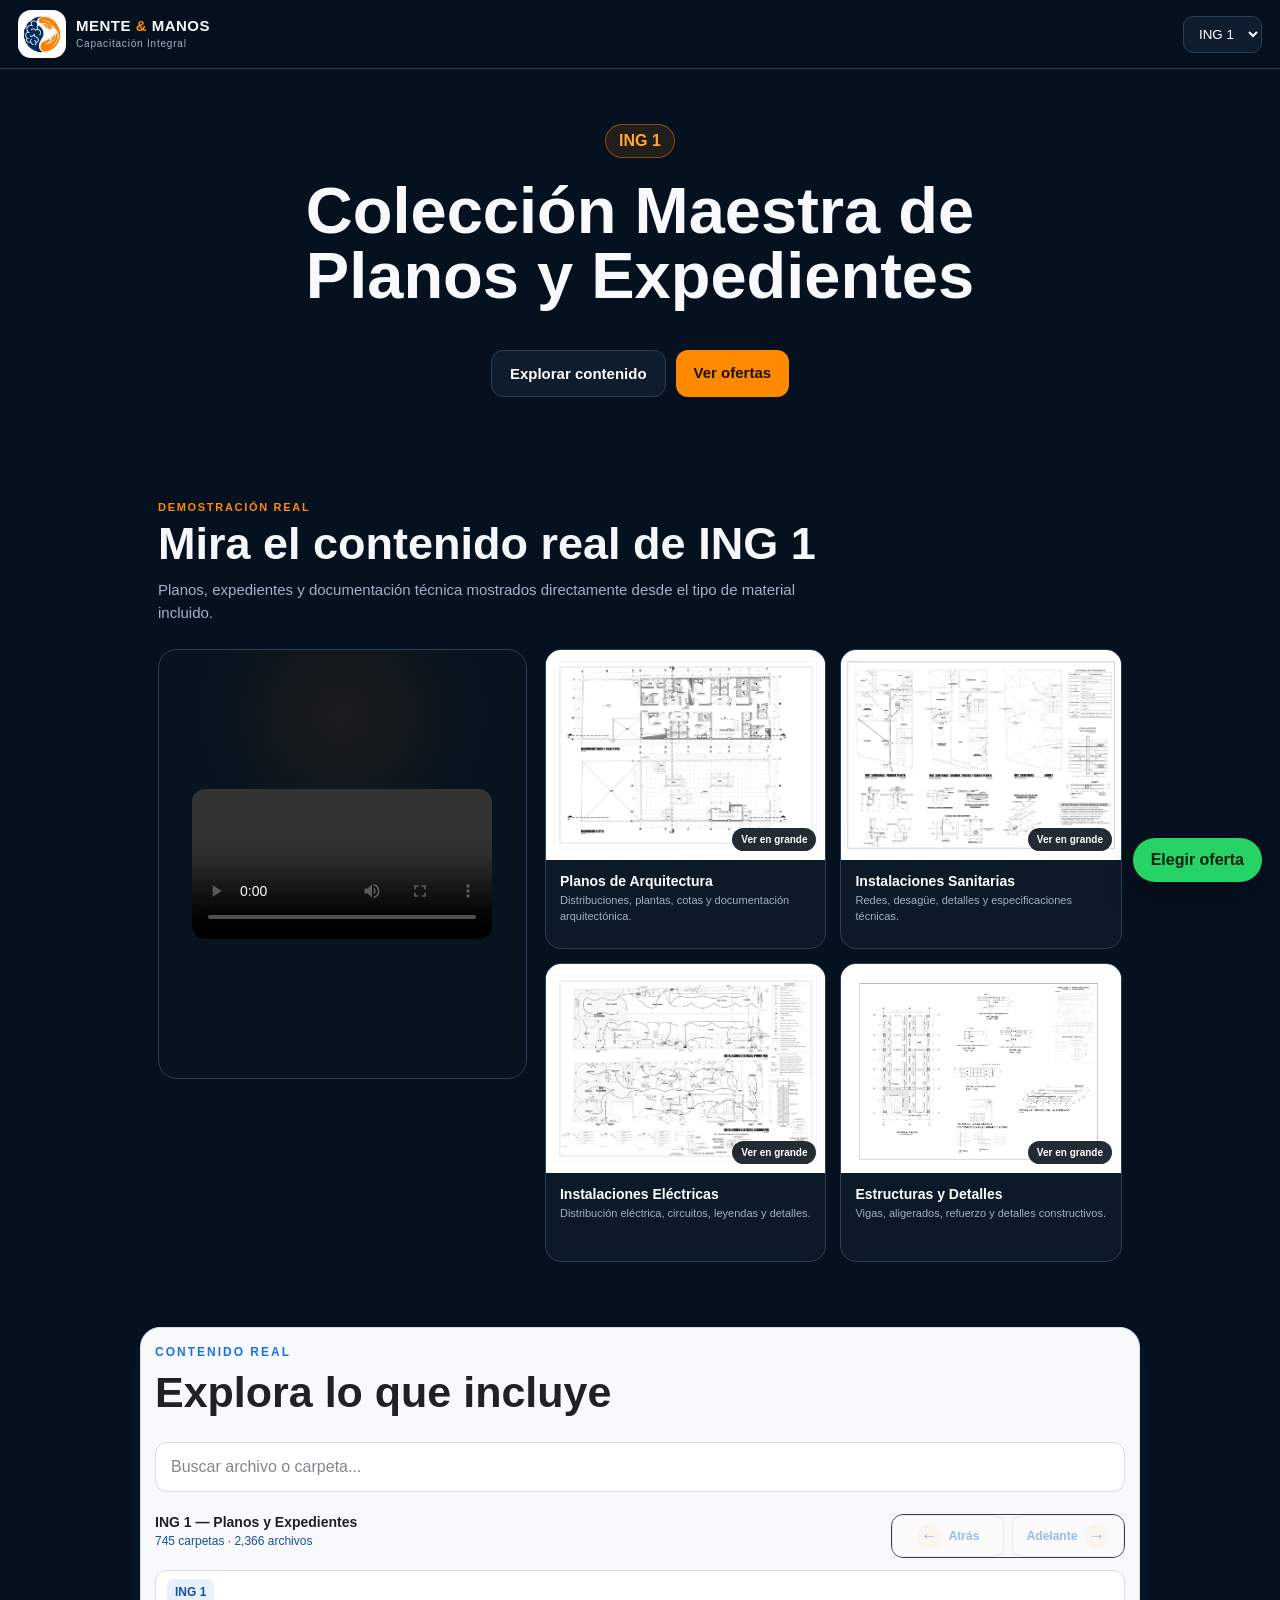
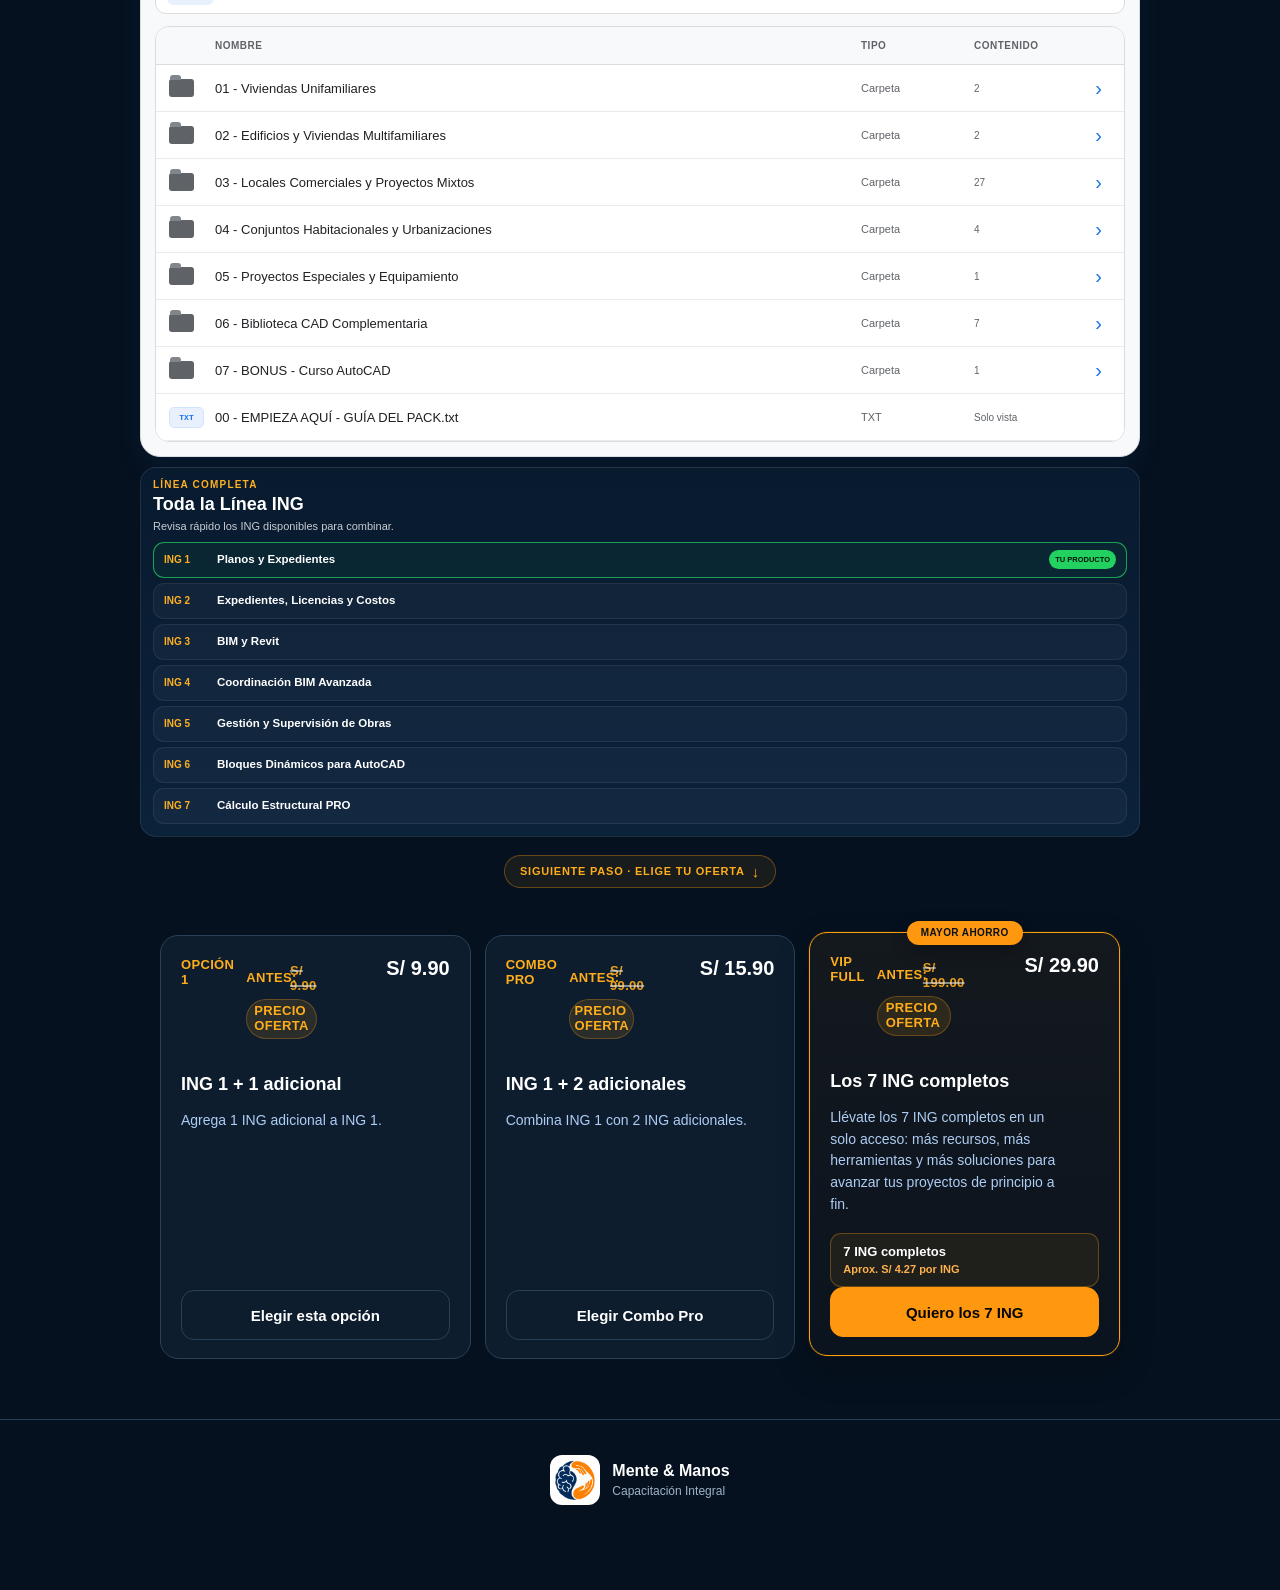
==== index.html @ 65b600db "Agregar 7 ING en VIP y precios ancla v9.1" ====
﻿<!DOCTYPE html>
<html lang="es">
<head>
    <meta charset="UTF-8">
    <meta name="viewport" content="width=device-width, initial-scale=1.0">
    <meta name="description" content="Explora la Línea Ingeniería y Arquitectura de Mente & Manos.">
    <title>Mente & Manos | Línea Ingeniería</title>
    <link rel="stylesheet" href="assets/css/styles.css">
<link rel="stylesheet" href="assets/css/mobile-conversion-v68.css">
<link rel="stylesheet" href="assets/css/mobile-conversion-v69.css">
<link rel="stylesheet" href="assets/css/text-drive-v701.css">
<link rel="stylesheet" href="assets/css/drive-final-v71.css?v=71">
<link rel="stylesheet" href="assets/css/drive-real-v72.css?v=72">
<link rel="stylesheet" href="assets/css/correccion-general-v76.css?v=76">
<link rel="stylesheet" href="assets/css/compacto-movil-v77.css?v=77">
<link rel="stylesheet" href="assets/css/ofertas-limpias-v81.css?v=81">
<link rel="stylesheet" href="assets/css/flujo-estable-v85.css?v=85">
<link rel="stylesheet" href="assets/css/movil-profesional-v86.css?v=86">
<link rel="stylesheet" href="assets/css/galeria-movil-ultra-v88.css?v=88">
<link rel="stylesheet" href="assets/css/puente-ofertas-v89.css?v=89">
<link rel="stylesheet" href="assets/css/vip-compacto-v90.css?v=90">
<link rel="stylesheet" href="assets/css/ofertas_vip_v91.css?v=91">
</head>

<body>

<header class="header">
    <a class="marca" href="#">
        <span class="logoBox">
            <img src="assets/media/logo.png" alt="Mente & Manos" id="logoMarca">
        </span>

        <span class="marcaTexto">
            <strong>MENTE <b>&</b> MANOS</strong>
            <small>Capacitación Integral</small>
        </span>
    </a>

    <select id="selectorProducto" aria-label="Producto de entrada">
        <option value="ing1">ING 1</option>
        <option value="ing3">ING 3</option>
        <option value="ing7">ING 7</option>
    </select>
</header>

<main>

<section class="hero">
    <div id="codigoProducto" class="badge">ING 1</div>

    <h1 id="nombreProducto">
        Colección Maestra de Planos y Expedientes
    </h1>

    

    <div id="mediaProducto" class="mediaProducto">
    <div class="mediaCarga">
        
    </div>
</div>
        
        
    </div>

    <div id="beneficios" class="beneficios"></div>

    <div class="botonesHero">
        <a href="#contenido" class="btn btnSecundario">
            Explorar contenido
        </a>

        <a href="#ofertas" class="btn btnPrincipal">
            Ver ofertas
        </a>
    </div>
</section>
<!-- MEDIA V5.4 START -->
<section id="mediaDemoV54" class="mediaDemoV54">

    <div class="mediaV54Encabezado">
        <span class="mediaV54Eyebrow">DEMOSTRACIÓN REAL</span>

        <h2 id="mediaV54Titulo">
            Mira el contenido real
        </h2>

        <p id="mediaV54Descripcion">
            Revisa una muestra visual del contenido antes de elegir tu paquete.
        </p>
    </div>

    <div class="mediaV54Grid">

        <div class="mediaV54VideoCol">
            <div id="mediaV54Video" class="mediaV54VideoWrap"></div>
        </div>

        <div class="mediaV54GaleriaCol">
            <div id="mediaV54Galeria" class="mediaV54Galeria"></div>
        </div>

    </div>

    <p id="mediaV54Nota" class="mediaV54Nota">
        Las imágenes y el video se muestran como referencia visual del producto.
    </p>

</section>
<!-- MEDIA V5.4 END -->



<section class="seccion">
    <div class="tituloSeccion">
        <span>VISTA PREVIA</span>
        <h2>Mira parte de lo que recibirás</h2>
        <p>
            Luego reemplazaremos estos espacios por imágenes reales del producto.
        </p>
    </div>

    <div id="galeriaProducto" class="galeriaProducto"></div>

<p id="notaGaleria" class="notaGaleria">
    Imágenes reales del contenido del producto.
</p>

</section>


<section id="contenido" class="seccion seccionOscura">
    <div class="tituloSeccion">
        <span>CONTENIDO REAL</span>
        <h2 id="tituloArbolProducto">Explora lo que incluye</h2>

        
    </div>

    <div class="buscador">
        <input
            type="search"
            id="buscarArchivo"
            placeholder="Buscar archivo o carpeta..."
        >
    </div>

<div class="arbolMeta">

    <div
        id="arbolStats"
        class="arbolStats"
    >
        <strong>
            Preparando visor...
        </strong>
    </div>


    <div class="arbolBotones">

        <button
            type="button"
            id="expandirArbol"
            class="arbolBoton"
        >
            Atrás
        </button>

        <button
            type="button"
            id="contraerArbol"
            class="arbolBoton"
        >
            Adelante
        </button>

    </div>

</div>


<div
    id="filtrosArbol"
    class="filtrosArbol"
></div>


<div id="visorArchivos" class="visorArchivos"></div>

    
</section>


<section id="ofertas" class="seccion">
    <div class="tituloSeccion">
        <span>ELIGE TU OFERTA</span>
        <h2>Arma tu paquete</h2>
        <p>
            El producto por el que llegaste ya está incluido.
            Solo debes elegir los adicionales.
        </p>
    </div>

    <div class="ofertas">

        <article class="oferta" data-oferta="1">
            <div class="cabeceraOferta">
                <span>OPCIÓN 1</span>
                <strong id="precioOpcion1">S/ 9.90</strong>
            </div>

            <h3 id="tituloOferta1">ING 1 + 1 adicional</h3>

            <p id="textoOferta1">
                Agrega 1 ING adicional a ING 1.
            </p>

            <button
                class="btn btnSecundario elegirOferta"
                data-plan="1"
            >
                Elegir esta opción
            </button>
        </article>


        <article class="oferta ofertaRecomendada" data-oferta="2">
            <div class="recomendado">MEJOR VALOR</div>

            <div class="cabeceraOferta">
                <span>COMBO PRO</span>
                <strong>S/ 15.90</strong>
            </div>

            <h3 id="tituloOferta2">ING 1 + 2 adicionales</h3>

            <p id="textoOferta2">
                Combina ING 1 con 2 ING adicionales.
            </p>

            <button
                class="btn btnSecundario elegirOferta"
                data-plan="2"
            >
                Elegir Combo Pro
            </button>
        </article>


        <article class="oferta" data-oferta="3">
            <div class="cabeceraOferta">
                <span>VIP FULL</span>
                <strong>S/ 29.90</strong>
            </div>

            <h3>Los 7 ING completos</h3>

            <p>
                Diseño, documentación, BIM, coordinación,
                obra, AutoCAD y cálculo estructural.
            </p>

            <button
                class="btn btnNegro elegirOferta"
                data-plan="3"
            >
                Elegir VIP Full
            </button>
        </article>

    </div>


    <div id="configurador" class="configurador oculto">
        <h3 id="tituloConfigurador">
            Elige tus adicionales
        </h3>

        

        <div id="listaAdicionales" class="listaAdicionales"></div>

        <div class="resumenPedido">
            <div>
                <small>TU PEDIDO</small>
                
            </div>

            
        </div>

        <button
            id="continuarWhatsapp"
            class="btn btnWhatsapp"
            disabled
        >
            Continuar por WhatsApp
        </button>
    </div>


    <!-- SOLO SE MUESTRA CUANDO EL CLIENTE ELIGE VIP FULL -->
    <section id="detalleVip" class="detalleVip oculto">

        <div class="vipCabecera">
            <span class="vipMini">VIP FULL · ING 1 AL ING 7</span>

            <h2>Todo lo que te llevas en una sola colección</h2>

            <p>
                En lugar de elegir solo una especialidad, obtienes material
                que cubre el flujo completo: planos y expedientes,
                documentación, BIM, coordinación, gestión de obra,
                AutoCAD y cálculo estructural.
            </p>

            <div class="vipPrecio">
                <span>7 ING completos</span>
                <strong>S/ 29.90</strong>
            </div>
        </div>


        <div class="temarioVip">

            <details open>
                <summary>
                    <span class="numeroIng">ING 1</span>
                    Planos y Expedientes
                </summary>

                <div class="detalleContenido">
                    <ul>
                        <li>Viviendas unifamiliares de diferentes medidas.</li>
                        <li>Proyectos y expedientes multifamiliares.</li>
                        <li>Locales comerciales y proyectos especiales.</li>
                        <li>Planos DWG de arquitectura, cimentación y estructuras.</li>
                        <li>Instalaciones eléctricas y sanitarias.</li>
                        <li>Cortes, elevaciones, ubicación y distribución.</li>
                        <li>Biblioteca CAD complementaria y casos de referencia.</li>
                    </ul>
                </div>
            </details>


            <details>
                <summary>
                    <span class="numeroIng">ING 2</span>
                    Expedientes, Licencias, Normativa y Costos
                </summary>

                <div class="detalleContenido">
                    <ul>
                        <li>Expedientes técnicos modelo.</li>
                        <li>Memorias de arquitectura, estructuras e instalaciones.</li>
                        <li>Documentos de licencia y formularios de referencia.</li>
                        <li>Biblioteca normativa RNE y diseño estructural.</li>
                        <li>Casos de trámites municipales y documentación técnica.</li>
                        <li>Presupuestos, costos, metrados y hojas de cálculo.</li>
                        <li>Material de catastro, urbanismo y seguridad como referencia.</li>
                    </ul>
                </div>
            </details>


            <details>
                <summary>
                    <span class="numeroIng">ING 3</span>
                    BIM y Revit Nivel VIP
                </summary>

                <div class="detalleContenido">
                    <ul>
                        <li>Plantillas profesionales Revit para arquitectura y estructuras.</li>
                        <li>Plantillas y recursos para instalaciones MEP.</li>
                        <li>Biblioteca de familias paramétricas RFA.</li>
                        <li>Plantillas y proyectos Revit 2024, 2025 y 2026.</li>
                        <li>Masterclasses de arquitectura y estructuras.</li>
                        <li>Topografía, metrados y presupuestos con BIM.</li>
                        <li>Curso y recursos de Revit Arquitectura.</li>
                    </ul>
                </div>
            </details>


            <details>
                <summary>
                    <span class="numeroIng">ING 4</span>
                    Coordinación BIM Avanzada
                </summary>

                <div class="detalleContenido">
                    <ul>
                        <li>Gestión y coordinación BIM.</li>
                        <li>Navisworks y detección de interferencias.</li>
                        <li>Talleres y modelos para coordinación.</li>
                        <li>Automatización avanzada con Dynamo.</li>
                        <li>Análisis de datos BIM y Power BI.</li>
                        <li>Control de obra BIM y Lean Construction.</li>
                        <li>Recursos de Revit, MEP e InfraWorks asociados a los talleres.</li>
                    </ul>
                </div>
            </details>


            <details>
                <summary>
                    <span class="numeroIng">ING 5</span>
                    Gestión y Supervisión de Obras
                </summary>

                <div class="detalleContenido">
                    <ul>
                        <li>Residencia y supervisión profesional de obras.</li>
                        <li>Clases, plantillas y material digital de apoyo.</li>
                        <li>Planeamiento y control de obra.</li>
                        <li>Metodologías Lean Construction.</li>
                        <li>Biblioteca especializada de ingeniería civil.</li>
                        <li>Módulo formativo de Contrataciones con el Estado.</li>
                    </ul>
                </div>
            </details>


            <details>
                <summary>
                    <span class="numeroIng">ING 6</span>
                    AutoCAD + Bloques y Recursos CAD
                </summary>

                <div class="detalleContenido">
                    <ul>
                        <li>Megapack de arquitectura y proyectos CAD.</li>
                        <li>Expedientes de viviendas y edificios.</li>
                        <li>Proyectos comerciales y de urbanismo.</li>
                        <li>Biblioteca de bloques y recursos de dibujo.</li>
                        <li>Archivos DWG para consulta y edición.</li>
                        <li>Casos y recursos relacionados con saneamiento legal.</li>
                    </ul>
                </div>
            </details>


            <details>
                <summary>
                    <span class="numeroIng">ING 7</span>
                    Cálculo Estructural PRO
                </summary>

                <div class="detalleContenido">
                    <ul>
                        <li>Masterclass de análisis estructural con SAP2000.</li>
                        <li>Espectros sísmicos, guías y casos de modelado.</li>
                        <li>Videotutoriales de vigas, losas, pórticos, zapatas y estructuras.</li>
                        <li>Modelado estructural y especialización con Tekla.</li>
                        <li>Gestión y costos de proyectos metálicos.</li>
                        <li>Taller de diseño de acero.</li>
                        <li>Plantillas automatizadas para cálculo ingenieril.</li>
                        <li>Material práctico para hojas de cálculo estructural.</li>
                    </ul>
                </div>
            </details>

        </div>


        <div class="vipCierre">
            <strong>
                Una sola compra, siete áreas de trabajo.
            </strong>

            <p>
                Ideal si quieres conservar una biblioteca amplia y
                elegir qué recurso utilizar según el proyecto que tengas.
            </p>

            <button
                id="vipContinuar"
                class="btn btnWhatsapp"
            >
                Continuar con VIP Full · S/ 29.90
            </button>
        </div>

    </section>

</section>


<section class="seccion preguntas">
    <div class="tituloSeccion">
        <span>INFORMACIÓN</span>
        <h2>Antes de comprar</h2>
    </div>

    <details>
        <summary>¿Cómo recibo el contenido?</summary>
        <p>
            Después de validar el pago coordinamos contigo
            el acceso por WhatsApp.
        </p>
    </details>

    <details>
        <summary>¿Puedo descargar archivos desde esta página?</summary>
        <p>
            No. Esta página funciona únicamente como demostración.
            El contenido se entrega después de la compra.
        </p>
    </details>

    <details>
        <summary>¿Puedo elegir otro ING?</summary>
        <p>
            Sí. Dependiendo de la oferta seleccionada podrás
            elegir uno o dos ING adicionales.
        </p>
    </details>
</section>

</main>


<a href="#ofertas" class="whatsappFlotante">
    Elegir oferta
</a>


<footer>
    <div class="footerMarca">
        <img src="assets/media/logo.png" alt="Mente & Manos">
        <div>
            <strong>Mente & Manos</strong>
            <p>Capacitación Integral</p>
        </div>
    </div>
</footer>
<script src="assets/data/arboles-data.js"></script>
<script src="assets/js/arboles.js"></script>
<script src="assets/js/app.js"></script>

<div id="lightboxMedia" class="lightboxMedia oculto">
    <button
        type="button"
        id="cerrarLightbox"
        class="cerrarLightbox"
        aria-label="Cerrar imagen"
    >
        ×
    </button>

    <img
        id="imagenLightbox"
        src=""
        alt=""
    >

    <div
        id="captionLightbox"
        class="captionLightbox"
    ></div>
</div>

<script src="assets/js/media-v54.js"></script>
<script src="assets/js/limpieza-legacy-v56.js"></script>
<script src="assets/js/configurador-fix-v57.js"></script>
<script src="assets/js/resumen-pedido-v59.js"></script>
<script src="assets/js/whatsapp-v60.js"></script>
<script src="assets/js/producto-dinamico-v64.js"></script>
<script src="assets/js/prioridad-vip-v65.js"></script>
<script src="assets/js/quitar-antes-comprar-v66.js"></script>
<script src="assets/js/modo-campana-v67.js"></script>
<script src="assets/js/mobile-conversion-v68.js"></script>
<script src="assets/js/mobile-conversion-v69.js"></script>
<script src="assets/js/text-drive-v701.js"></script>
<script src="assets/js/drive-final-v71.js?v=71"></script>
<script src="assets/js/text-fixes-v72.js?v=72"></script>
<script src="assets/js/correccion-general-v76.js?v=76"></script>
<script src="assets/js/compacto-movil-v77.js?v=77"></script>
<script src="assets/js/ofertas-limpias-v81.js?v=81"></script>
<script src="assets/js/flujo-estable-v85.js?v=85"></script>
<script src="assets/js/puente-ofertas-v89.js?v=89"></script>
<script src="assets/js/ofertas_vip_v91.js?v=91"></script>
</body>
</html>
---- assets/css/styles.css ----
﻿:root {
    --fondo: #06111f;
    --panel: #0d1d2e;
    --panel2: #10243a;
    --texto: #f7f9fc;
    --texto2: #9fb3ca;
    --naranja: #ff8a00;
    --naranja2: #ffa733;
    --azul: #0c3d75;
    --borde: #294158;
    --verde: #25d366;
}

* {
    box-sizing: border-box;
}

html {
    scroll-behavior: smooth;
}

body {
    margin: 0;
    font-family: "Segoe UI", Arial, sans-serif;
    background: var(--fondo);
    color: var(--texto);
}

a {
    color: inherit;
    text-decoration: none;
}

.header {
    position: sticky;
    top: 0;
    z-index: 100;
    display: flex;
    justify-content: space-between;
    align-items: center;
    gap: 15px;
    padding: 10px 18px;
    background: rgba(6,17,31,.95);
    border-bottom: 1px solid var(--borde);
    backdrop-filter: blur(12px);
}

.marca {
    display: flex;
    align-items: center;
    gap: 10px;
    min-width: 0;
}

.logoBox {
    width: 48px;
    height: 48px;
    flex: 0 0 48px;
    display: flex;
    align-items: center;
    justify-content: center;
    overflow: hidden;
    border-radius: 13px;
    background: white;
    border: 1px solid rgba(255,255,255,.12);
}

.logoBox img {
    width: 100%;
    height: 100%;
    object-fit: cover;
}

.marcaTexto {
    display: flex;
    flex-direction: column;
    line-height: 1.05;
}

.marcaTexto strong {
    font-size: 15px;
    letter-spacing: .5px;
}

.marcaTexto b {
    color: var(--naranja);
}

.marcaTexto small {
    margin-top: 5px;
    color: var(--texto2);
    font-size: 10px;
    letter-spacing: .8px;
}

.header select {
    max-width: 160px;
    padding: 9px 11px;
    border-radius: 10px;
    border: 1px solid var(--borde);
    background: var(--panel);
    color: white;
}

main {
    max-width: 1000px;
    margin: auto;
}

.hero {
    text-align: center;
    padding: 55px 20px 30px;
}

.badge {
    display: inline-block;
    padding: 7px 13px;
    border-radius: 50px;
    background: rgba(255,138,0,.11);
    color: var(--naranja2);
    border: 1px solid rgba(255,138,0,.45);
    font-weight: 900;
}

h1 {
    max-width: 850px;
    margin: 20px auto 15px;
    font-size: clamp(36px,8vw,65px);
    line-height: 1;
}

.descripcion {
    max-width: 720px;
    margin: auto;
    color: var(--texto2);
    font-size: 18px;
    line-height: 1.6;
}

.video-placeholder {
    min-height: 330px;
    margin-top: 30px;
    display: flex;
    flex-direction: column;
    align-items: center;
    justify-content: center;
    gap: 10px;
    border: 1px dashed #60758c;
    border-radius: 22px;
    background:
        radial-gradient(circle at 80% 20%, rgba(255,138,0,.14), transparent 25%),
        linear-gradient(135deg,#0c1b2c,#102d4d);
}

.video-placeholder .play {
    color: var(--naranja);
    font-size: 45px;
}

.video-placeholder span {
    color: var(--texto2);
}

.beneficios {
    display: grid;
    grid-template-columns: repeat(2,1fr);
    gap: 10px;
    margin-top: 20px;
}

.beneficio {
    text-align: left;
    padding: 15px;
    border-radius: 14px;
    border: 1px solid var(--borde);
    background: var(--panel);
}

.beneficio::before {
    content: "✓";
    color: var(--naranja);
    font-weight: 900;
    margin-right: 8px;
}

.botonesHero {
    display: flex;
    justify-content: center;
    flex-wrap: wrap;
    gap: 10px;
    margin-top: 22px;
}

.btn {
    border: none;
    border-radius: 12px;
    padding: 14px 18px;
    font-size: 15px;
    font-weight: 900;
    cursor: pointer;
}

.btnPrincipal {
    background: var(--naranja);
    color: #1d0d00;
}

.btnSecundario {
    background: var(--panel);
    color: white;
    border: 1px solid var(--borde);
}

.btnNegro {
    background: #02070d;
    color: white;
    border: 1px solid var(--borde);
}

.seccion {
    padding: 60px 20px;
}

.seccionOscura {
    background: #081725;
    border-top: 1px solid #172b40;
    border-bottom: 1px solid #172b40;
}

.tituloSeccion span {
    color: var(--naranja);
    font-size: 12px;
    font-weight: 900;
    letter-spacing: 2px;
}

.tituloSeccion h2 {
    margin: 8px 0;
    font-size: clamp(29px,6vw,43px);
}

.tituloSeccion p {
    max-width: 720px;
    color: var(--texto2);
    line-height: 1.6;
}

.galeria {
    display: grid;
    grid-template-columns: repeat(3,1fr);
    gap: 12px;
    margin-top: 25px;
}

.foto-placeholder {
    aspect-ratio: 4/3;
    display: flex;
    justify-content: center;
    align-items: center;
    border-radius: 16px;
    border: 1px dashed #60758c;
    color: #91a6bd;
    background: #101d2c;
    font-weight: bold;
}

.buscador {
    margin: 25px 0 12px;
}

.buscador input {
    width: 100%;
    padding: 15px;
    border-radius: 12px;
    background: var(--fondo);
    color: white;
    border: 1px solid var(--borde);
    font-size: 16px;
}

.visorArchivos {
    max-height: 520px;
    overflow: auto;
    padding: 12px;
    border-radius: 16px;
    border: 1px solid var(--borde);
    background: #07101b;
}

.carpeta,
.archivo {
    padding: 9px 10px;
    white-space: pre-wrap;
}

.carpeta {
    font-weight: bold;
}

.archivo {
    color: #c4d1df;
}

.nota {
    color: var(--texto2);
    font-size: 13px;
    line-height: 1.5;
}

.ofertas {
    display: grid;
    grid-template-columns: repeat(3,1fr);
    gap: 14px;
    margin-top: 25px;
}

.oferta {
    position: relative;
    display: flex;
    flex-direction: column;
    padding: 21px;
    border-radius: 19px;
    background: var(--panel);
    border: 1px solid var(--borde);
    transition: .2s ease;
}

.ofertaRecomendada .recomendado {
    position: absolute;
    top: -11px;
    right: 18px;
    padding: 6px 10px;
    border-radius: 50px;
    background: #14283e;
    color: var(--naranja2);
    border: 1px solid rgba(255,138,0,.35);
    font-size: 10px;
    font-weight: 900;
    letter-spacing: .5px;
}

.ofertaSeleccionada {
    border: 2px solid var(--verde);
    box-shadow: 0 0 0 4px rgba(37,211,102,.08);
}

.ofertaSeleccionada::after {
    content: "ELEGIDA";
    position: absolute;
    top: -11px;
    left: 18px;
    padding: 6px 10px;
    border-radius: 50px;
    background: var(--verde);
    color: #04230f;
    font-size: 10px;
    font-weight: 900;
    letter-spacing: .6px;
}

.ofertaSeleccionada .btn {
    background: var(--verde);
    color: #04230f;
    border-color: var(--verde);
}

.cabeceraOferta {
    display: flex;
    justify-content: space-between;
    align-items: center;
    gap: 12px;
}

.cabeceraOferta span {
    color: var(--naranja2);
    font-size: 12px;
    font-weight: 900;
}

.cabeceraOferta strong {
    font-size: 22px;
}

.oferta h3 {
    margin: 25px 0 5px;
}

.oferta p {
    flex: 1;
    color: var(--texto2);
    line-height: 1.5;
}

.oferta .btn {
    width: 100%;
    margin-top: 12px;
}

.configurador {
    margin-top: 25px;
    padding: 22px;
    border-radius: 18px;
    background: #0c1a29;
    border: 1px solid var(--borde);
}

.oculto {
    display: none !important;
}

.listaAdicionales {
    display: grid;
    grid-template-columns: repeat(2,1fr);
    gap: 10px;
    margin-top: 18px;
}

.adicional {
    display: flex;
    gap: 10px;
    padding: 14px;
    cursor: pointer;
    border-radius: 13px;
    border: 1px solid var(--borde);
    background: #091522;
}

.adicional small {
    display: block;
    margin-top: 5px;
    color: var(--texto2);
    line-height: 1.35;
}

.resumenPedido {
    display: flex;
    justify-content: space-between;
    gap: 20px;
    padding-top: 18px;
    margin-top: 18px;
    border-top: 1px solid var(--borde);
}

.resumenPedido small {
    display: block;
    color: var(--texto2);
    font-size: 11px;
}

.resumenPedido strong {
    display: block;
    margin-top: 5px;
}

.btnWhatsapp {
    width: 100%;
    margin-top: 18px;
    background: var(--verde);
    color: #05220f;
}

.btnWhatsapp:disabled {
    opacity: .4;
    cursor: not-allowed;
}


/* ---------- VIP FULL ---------- */

.detalleVip {
    margin-top: 30px;
    padding: 28px;
    border-radius: 24px;
    border: 1px solid rgba(255,138,0,.4);
    background:
        radial-gradient(circle at 100% 0%, rgba(255,138,0,.14), transparent 27%),
        linear-gradient(145deg,#0d1b2c,#091421);
}

.vipCabecera {
    max-width: 780px;
}

.vipMini {
    color: var(--naranja2);
    font-size: 12px;
    font-weight: 900;
    letter-spacing: 1.7px;
}

.vipCabecera h2 {
    margin: 9px 0 10px;
    font-size: clamp(30px,6vw,45px);
    line-height: 1.05;
}

.vipCabecera p {
    color: var(--texto2);
    line-height: 1.65;
}

.vipPrecio {
    display: flex;
    align-items: end;
    justify-content: space-between;
    gap: 20px;
    padding: 16px 0 22px;
    border-bottom: 1px solid var(--borde);
}

.vipPrecio span {
    font-weight: 800;
}

.vipPrecio strong {
    color: var(--naranja2);
    font-size: 30px;
}

.temarioVip {
    margin-top: 18px;
}

.temarioVip details {
    border: 1px solid var(--borde);
    border-radius: 14px;
    margin: 9px 0;
    overflow: hidden;
    background: rgba(5,14,24,.45);
}

.temarioVip summary {
    display: flex;
    align-items: center;
    gap: 11px;
    padding: 16px;
    cursor: pointer;
    font-weight: 800;
}

.numeroIng {
    min-width: 52px;
    padding: 5px 8px;
    border-radius: 7px;
    background: rgba(255,138,0,.12);
    color: var(--naranja2);
    font-size: 11px;
    text-align: center;
}

.detalleContenido {
    padding: 0 18px 17px;
    color: var(--texto2);
}

.detalleContenido ul {
    margin: 4px 0 0;
    padding-left: 20px;
    line-height: 1.65;
}

.vipCierre {
    margin-top: 22px;
    padding: 20px;
    border-radius: 15px;
    background: #07111c;
    border: 1px solid var(--borde);
}

.vipCierre > strong {
    font-size: 19px;
}

.vipCierre p {
    color: var(--texto2);
    line-height: 1.55;
}

.preguntas details {
    padding: 18px 0;
    border-top: 1px solid var(--borde);
}

.preguntas summary {
    cursor: pointer;
    font-weight: 800;
}

.preguntas p {
    color: var(--texto2);
    line-height: 1.6;
}

.whatsappFlotante {
    position: fixed;
    right: 18px;
    bottom: 18px;
    z-index: 100;
    padding: 13px 18px;
    border-radius: 50px;
    background: var(--verde);
    color: #05220f;
    font-weight: 900;
    box-shadow: 0 10px 30px rgba(0,0,0,.35);
}

footer {
    padding: 35px 20px 85px;
    border-top: 1px solid var(--borde);
}

.footerMarca {
    max-width: 1000px;
    margin: auto;
    display: flex;
    justify-content: center;
    align-items: center;
    gap: 12px;
    color: var(--texto2);
}

.footerMarca img {
    width: 50px;
    height: 50px;
    object-fit: cover;
    border-radius: 12px;
    background: white;
}

.footerMarca strong {
    color: white;
}

.footerMarca p {
    margin: 4px 0 0;
    font-size: 12px;
}

@media (max-width: 720px) {
    .beneficios,
    .galeria,
    .ofertas,
    .listaAdicionales {
        grid-template-columns: 1fr;
    }

    .video-placeholder {
        min-height: 220px;
    }

    .header {
        padding: 9px 11px;
    }

    .marcaTexto small {
        display: none;
    }

    .marcaTexto strong {
        font-size: 12px;
    }

    .logoBox {
        width: 42px;
        height: 42px;
        flex-basis: 42px;
    }

    .header select {
        max-width: 105px;
    }

    .detalleVip {
        padding: 20px 14px;
    }

    .vipPrecio {
        align-items: center;
    }

    .vipPrecio strong {
        font-size: 25px;
    }
}

/* === V3 FICHAS ING START === */

.listaAdicionales { align-items: start; }

.adicionalWrap {
    border: 1px solid var(--borde);
    border-radius: 15px;
    background: #091522;
    overflow: hidden;
    transition: border-color .2s ease, box-shadow .2s ease;
}

.adicionalWrap.seleccionado {
    border-color: var(--verde);
    box-shadow: 0 0 0 3px rgba(37,211,102,.08);
}

.adicionalWrap .adicional {
    border: 0;
    border-radius: 0;
    background: transparent;
    padding-bottom: 10px;
}

.adicionalWrap.seleccionado .adicional strong { color: #74e99e; }

.adicionalInfoBar {
    display: flex;
    justify-content: space-between;
    align-items: center;
    gap: 12px;
    padding: 0 14px 13px 43px;
}

.verIncluye {
    padding: 0;
    border: 0;
    background: transparent;
    color: var(--naranja2);
    font-weight: 800;
    cursor: pointer;
    font-size: 13px;
}

.estadoSeleccion {
    color: var(--verde);
    font-size: 11px;
    font-weight: 900;
    letter-spacing: .4px;
}

.fichaAdicional {
    padding: 17px;
    border-top: 1px solid var(--borde);
    background:
        radial-gradient(circle at 100% 0%, rgba(255,138,0,.08), transparent 35%),
        #07121f;
}

.fichaAdicional .fichaEtiqueta {
    display: inline-block;
    margin-bottom: 7px;
    color: var(--naranja2);
    font-size: 10px;
    font-weight: 900;
    letter-spacing: 1px;
}

.fichaAdicional h4 {
    margin: 0 0 8px;
    font-size: 18px;
}

.fichaPromesa {
    margin: 0 0 12px;
    color: var(--texto2);
    line-height: 1.55;
}

.fichaAdicional ul {
    margin: 8px 0 14px;
    padding-left: 20px;
    color: #d7e1eb;
    line-height: 1.55;
}

.paraQuien {
    margin: 12px 0;
    padding: 11px 12px;
    border-radius: 10px;
    background: rgba(255,138,0,.07);
    color: var(--texto2);
    line-height: 1.45;
    font-size: 13px;
}

.paraQuien strong { color: var(--naranja2); }

.accionesFicha {
    display: grid;
    grid-template-columns: 1fr 1fr;
    gap: 9px;
    margin-top: 13px;
}

.seleccionarFicha {
    background: var(--verde);
    color: #04230f;
}

.explorarFicha {
    background: #102238;
    color: white;
    border: 1px solid var(--borde);
}

.miniExplorer {
    margin-top: 13px;
    padding: 13px;
    border: 1px solid var(--borde);
    border-radius: 11px;
    background: #040d17;
}

.miniExplorerCabecera {
    display: flex;
    justify-content: space-between;
    gap: 12px;
    align-items: center;
    margin-bottom: 10px;
}

.miniExplorerCabecera strong { font-size: 13px; }
.miniExplorerCabecera span { color: var(--texto2); font-size: 11px; }

.muestraLinea {
    padding: 7px 8px;
    border-radius: 7px;
    color: #c7d5e4;
    font-family: Consolas, "Courier New", monospace;
    font-size: 12px;
    line-height: 1.35;
}

.muestraLinea:nth-child(even) { background: rgba(255,255,255,.025); }

.muestraAviso {
    margin: 10px 0 0;
    color: var(--texto2);
    font-size: 11px;
    line-height: 1.4;
}

.mensajeLimite {
    grid-column: 1 / -1;
    margin: 2px 0 0;
    padding: 10px 12px;
    border: 1px solid rgba(255,138,0,.35);
    border-radius: 10px;
    background: rgba(255,138,0,.08);
    color: #ffd19d;
    font-size: 12px;
}

.recomendacionMini {
    display: inline-block;
    margin-top: 5px;
    color: var(--naranja2);
    font-size: 11px;
    font-weight: 800;
}

@media (max-width: 720px) {
    .accionesFicha { grid-template-columns: 1fr; }
    .adicionalInfoBar { padding-left: 43px; }
}

/* === V3 FICHAS ING END === */


/* === V4 ARBOL REAL START === */

.arbolMeta {
    display: flex;
    justify-content: space-between;
    align-items: center;
    gap: 16px;
    flex-wrap: wrap;
    margin: 12px 0;
}

.arbolStats {
    display: flex;
    flex-direction: column;
    gap: 4px;
}

.arbolStats strong {
    font-size: 14px;
}

.arbolStats span {
    color: var(--texto2);
    font-size: 12px;
}

.arbolBotones {
    display: flex;
    gap: 7px;
}

.arbolBoton {
    border: 1px solid var(--borde);
    border-radius: 9px;
    background: #0d1d2e;
    color: #dbe7f3;
    padding: 8px 11px;
    cursor: pointer;
    font-size: 12px;
    font-weight: 700;
}

.filtrosArbol {
    display: flex;
    gap: 7px;
    flex-wrap: wrap;
    margin-bottom: 12px;
}

.filtroArbol {
    border: 1px solid var(--borde);
    border-radius: 999px;
    padding: 7px 11px;
    background: transparent;
    color: var(--texto2);
    cursor: pointer;
    font-size: 11px;
    font-weight: 800;
}

.filtroArbol.activo {
    border-color: rgba(255,138,0,.55);
    background: rgba(255,138,0,.10);
    color: var(--naranja2);
}

.visorArchivos {
    padding: 8px;
    max-height: 650px;
}

.treeFolderReal {
    border-bottom: 1px solid rgba(41,65,88,.35);
}

.treeFolderReal:last-child {
    border-bottom: 0;
}

.treeFolderReal > summary {
    display: flex;
    align-items: center;
    gap: 9px;
    min-height: 43px;
    padding: 7px 9px;
    border-radius: 8px;
    cursor: pointer;
    list-style: none;
    user-select: none;
}

.treeFolderReal > summary::-webkit-details-marker {
    display: none;
}

.treeFolderReal > summary:hover {
    background: rgba(255,255,255,.035);
}

.treeChevron {
    width: 7px;
    height: 7px;
    border-right: 2px solid #8297ad;
    border-bottom: 2px solid #8297ad;
    transform: rotate(-45deg);
    transition: transform .15s ease;
    flex: 0 0 7px;
}

.treeFolderReal[open] > summary .treeChevron {
    transform: rotate(45deg);
}

.treeFolderIcon {
    position: relative;
    width: 19px;
    height: 14px;
    flex: 0 0 19px;
    border-radius: 3px;
    background: #d38a20;
}

.treeFolderIcon::before {
    content: "";
    position: absolute;
    width: 8px;
    height: 4px;
    left: 1px;
    top: -3px;
    border-radius: 2px 2px 0 0;
    background: #f1aa3e;
}

.treeFolderName {
    min-width: 0;
    flex: 1;
    overflow-wrap: anywhere;
    font-weight: 700;
    color: #edf4fb;
}

.treeFolderCount {
    flex: 0 0 auto;
    min-width: 25px;
    padding: 3px 7px;
    border-radius: 999px;
    background: rgba(255,255,255,.045);
    color: #849ab1;
    font-size: 10px;
    text-align: center;
}

.treeChildrenReal {
    margin-left: 18px;
    padding-left: 12px;
    border-left: 1px solid rgba(86,112,139,.30);
}

.treeFileReal {
    display: flex;
    align-items: center;
    gap: 9px;
    min-height: 38px;
    padding: 5px 8px;
    border-radius: 7px;
}

.treeFileReal:hover {
    background: rgba(255,255,255,.025);
}

.treeFileBadge {
    flex: 0 0 43px;
    padding: 4px 5px;
    border-radius: 5px;
    background: #112840;
    color: #8eb8df;
    font-family: Consolas, monospace;
    font-size: 9px;
    font-weight: 900;
    text-align: center;
}

.treeFileName {
    min-width: 0;
    color: #c6d5e4;
    font-size: 13px;
    overflow-wrap: anywhere;
}

.arbolVacio {
    min-height: 160px;
    display: flex;
    flex-direction: column;
    justify-content: center;
    align-items: center;
    gap: 7px;
    padding: 30px;
    text-align: center;
    color: var(--texto2);
}

.arbolVacio strong {
    color: white;
}

@media (max-width: 720px) {

    .arbolMeta {
        align-items: flex-start;
    }

    .arbolBotones {
        width: 100%;
    }

    .arbolBoton {
        flex: 1;
    }

    .treeChildrenReal {
        margin-left: 8px;
        padding-left: 7px;
    }

    .treeFolderReal > summary {
        padding-left: 5px;
    }

}

/* === V4 ARBOL REAL END === */


/* === AJUSTE V4.1 === */

/*
   Las fichas de adicionales son informativas.
   El explorador completo vive únicamente
   en "Explora el contenido de ING X".
*/

.accionesFicha,
.miniExplorer {
    display: none !important;
}

/* === FIN AJUSTE V4.1 === */


/* === V4.2 DRIVE START === */

.rutaArbolDrive {
    display: flex;
    align-items: center;
    flex-wrap: wrap;
    gap: 5px;
    min-height: 42px;
    margin: 4px 0 10px;
    padding: 8px 11px;
    border: 1px solid var(--borde);
    border-radius: 11px;
    background: rgba(5,14,24,.50);
}

.crumbDrive {
    border: 0;
    border-radius: 7px;
    padding: 6px 8px;
    background: transparent;
    color: #afc2d5;
    cursor: pointer;
    font-size: 12px;
    font-weight: 750;
}

.crumbDrive:hover {
    background: rgba(255,255,255,.05);
    color: white;
}

.crumbDrive.actual {
    color: var(--naranja2);
}

.crumbSeparador {
    color: #526981;
    font-size: 17px;
}

.arbolBoton:disabled {
    opacity: .35;
    cursor: default;
}

.visorArchivos {
    padding: 0;
    overflow: auto;
    background: #07111d;
}

.driveHeader,
.driveRow {
    display: grid;
    grid-template-columns: 38px minmax(260px,1fr) 105px 105px 24px;
    align-items: center;
    gap: 8px;
    width: 100%;
}

.driveHeader {
    position: sticky;
    top: 0;
    z-index: 2;
    min-height: 38px;
    padding: 0 13px;
    border-bottom: 1px solid var(--borde);
    background: #0a1827;
    color: #7f96ad;
    font-size: 10px;
    font-weight: 800;
    letter-spacing: .5px;
    text-transform: uppercase;
}

.driveRow {
    min-height: 47px;
    padding: 6px 13px;
    border: 0;
    border-bottom: 1px solid rgba(41,65,88,.34);
    background: transparent;
    color: white;
    text-align: left;
}

button.driveRow {
    font: inherit;
    cursor: pointer;
}

.driveRow:hover {
    background: rgba(255,255,255,.035);
}

.driveFolderRow {
    width: 100%;
}

.driveFolderIcon {
    position: relative;
    display: block;
    width: 25px;
    height: 18px;
    border-radius: 3px;
    background: #dd9125;
}

.driveFolderIcon::before {
    content: "";
    position: absolute;
    left: 1px;
    top: -4px;
    width: 11px;
    height: 5px;
    border-radius: 3px 3px 0 0;
    background: #f7ae42;
}

.driveFileBadge {
    width: 35px;
    padding: 5px 3px;
    border-radius: 5px;
    background: #112b45;
    color: #98c1e8;
    font-family: Consolas, monospace;
    font-size: 8px;
    font-weight: 900;
    text-align: center;
}

.driveNombre {
    min-width: 0;
    overflow-wrap: anywhere;
    color: #e7eef6;
    font-size: 13px;
    font-weight: 650;
}

.drivePath {
    display: block;
    margin-top: 4px;
    color: #748ba1;
    font-size: 10px;
    font-weight: 500;
}

.driveTipo {
    color: #8da3b8;
    font-size: 11px;
}

.driveCantidad {
    color: #7c92a8;
    font-size: 10px;
}

.driveEntrar {
    color: var(--naranja2);
    font-size: 24px;
    text-align: right;
}

.driveEntrar.vacio {
    visibility: hidden;
}

.driveEmpty {
    min-height: 220px;
    display: flex;
    flex-direction: column;
    align-items: center;
    justify-content: center;
    gap: 7px;
    padding: 35px;
    color: var(--texto2);
    text-align: center;
}

.driveEmpty strong {
    color: white;
}

@media (max-width: 720px) {

    .driveHeader,
    .driveRow {
        grid-template-columns: 33px minmax(180px,1fr) 23px;
    }

    .driveHeader span:nth-child(3),
    .driveHeader span:nth-child(4),
    .driveTipo,
    .driveCantidad {
        display: none;
    }

    .driveHeader {
        padding-left: 10px;
    }

    .driveRow {
        padding-left: 10px;
        padding-right: 9px;
    }

    .rutaArbolDrive {
        overflow-x: auto;
        flex-wrap: nowrap;
    }

    .crumbDrive {
        white-space: nowrap;
    }

}

/* === V4.2 DRIVE END === */


/* === V4.3 NAV START === */

/*
   Ya no usamos filtros por extensión.
*/
#filtrosArbol {
    display: none !important;
}


/*
   Navegación más parecida a un explorador:
   Atrás / Adelante.
*/
.arbolBotones {
    display: inline-flex;
    align-items: center;
    gap: 8px;
    padding: 4px;
    border: 1px solid var(--borde);
    border-radius: 12px;
    background: rgba(5,14,24,.48);
}

.navDriveBtn {
    display: inline-flex;
    align-items: center;
    justify-content: center;
    gap: 7px;
    min-width: 104px;
    min-height: 38px;
    border: 0 !important;
    border-radius: 9px !important;
    background: transparent !important;
    color: #dce8f4 !important;
    transition:
        background .16s ease,
        color .16s ease,
        transform .16s ease;
}

.navDriveBtn:hover:not(:disabled) {
    background: rgba(255,255,255,.065) !important;
    color: white !important;
}

.navDriveBtn:active:not(:disabled) {
    transform: scale(.97);
}

.navDriveBtn:disabled {
    opacity: .28 !important;
    cursor: default !important;
}

.navFlecha {
    display: inline-flex;
    align-items: center;
    justify-content: center;
    width: 25px;
    height: 25px;
    border-radius: 50%;
    background: rgba(255,138,0,.11);
    color: var(--naranja2);
    font-size: 17px;
    font-weight: 900;
}


/*
   La ruta queda justo debajo de las estadísticas.
   "ING 1" funciona como Inicio.
*/
.rutaArbolDrive {
    margin-top: 9px;
    margin-bottom: 12px;
}


/*
   Un poquito más de aire porque ahora la
   lista es el protagonista.
*/
.visorArchivos {
    margin-top: 0;
}


/*
   Hacemos más evidente que las carpetas
   sí son navegables.
*/
.driveFolderRow .driveEntrar {
    width: 25px;
    height: 25px;
    display: inline-flex;
    align-items: center;
    justify-content: center;
    justify-self: end;
    border-radius: 50%;
    background: rgba(255,138,0,.09);
    color: var(--naranja2);
    font-size: 20px;
    transition: background .16s ease;
}

.driveFolderRow:hover .driveEntrar {
    background: rgba(255,138,0,.18);
}


@media (max-width: 720px) {

    .arbolBotones {
        width: auto;
    }

    .navDriveBtn {
        min-width: 46px;
        width: 46px;
        padding: 5px !important;
    }

    .navDriveBtn > span:not(.navFlecha) {
        display: none;
    }

    .navFlecha {
        background: transparent;
        width: 30px;
        height: 30px;
        font-size: 22px;
    }
}

/* === V4.3 NAV END === */


/* === V5 MEDIA START === */

.mediaProducto {
    margin-top: 30px;
    border: 1px solid var(--borde);
    border-radius: 22px;
    overflow: hidden;
    background:
        radial-gradient(circle at 90% 10%, rgba(255,138,0,.10), transparent 30%),
        #081522;
}

.demoVideoTexto {
    padding: 24px 24px 8px;
    text-align: left;
}

.demoVideoTexto > span {
    color: var(--naranja2);
    font-size: 10px;
    font-weight: 900;
    letter-spacing: 1.6px;
}

.demoVideoTexto h3 {
    margin: 6px 0 6px;
    font-size: 24px;
}

.demoVideoTexto p {
    margin: 0;
    color: var(--texto2);
    line-height: 1.5;
}

.videoRealWrap {
    min-height: 400px;
    display: flex;
    justify-content: center;
    align-items: center;
    padding: 18px 20px 25px;
    background:
        linear-gradient(
            180deg,
            rgba(9,23,38,.25),
            rgba(2,8,15,.75)
        );
}

.videoReal {
    display: block;
    width: auto;
    max-width: min(100%, 420px);
    max-height: 640px;
    border-radius: 15px;
    background: black;
    box-shadow: 0 16px 45px rgba(0,0,0,.35);
}

.mediaPendiente {
    min-height: 330px;
    display: flex;
    flex-direction: column;
    justify-content: center;
    align-items: center;
    gap: 9px;
    padding: 30px;
    text-align: center;
}

.mediaPendienteIcono {
    color: var(--naranja2);
    font-size: 40px;
}

.mediaPendiente small {
    max-width: 400px;
    color: var(--texto2);
    line-height: 1.5;
}

.galeriaProducto {
    display: grid;
    grid-template-columns: repeat(2, minmax(0,1fr));
    gap: 14px;
    margin-top: 25px;
}

.laminaProducto {
    overflow: hidden;
    padding: 0;
    border: 1px solid var(--borde);
    border-radius: 17px;
    background: #0b1928;
    color: white;
    text-align: left;
    cursor: zoom-in;
    transition:
        transform .18s ease,
        border-color .18s ease,
        box-shadow .18s ease;
}

.laminaProducto:hover {
    transform: translateY(-2px);
    border-color: rgba(255,138,0,.48);
    box-shadow: 0 12px 32px rgba(0,0,0,.20);
}

.laminaImagenWrap {
    position: relative;
    aspect-ratio: 4 / 3;
    overflow: hidden;
    background: white;
}

.laminaImagenWrap img {
    width: 100%;
    height: 100%;
    display: block;
    object-fit: contain;
    background: white;
}

.ampliarLamina {
    position: absolute;
    right: 10px;
    bottom: 10px;
    padding: 6px 9px;
    border-radius: 999px;
    background: rgba(4,13,22,.87);
    color: white;
    font-size: 10px;
    font-weight: 850;
    opacity: 0;
    transform: translateY(4px);
    transition: .18s ease;
}

.laminaProducto:hover .ampliarLamina {
    opacity: 1;
    transform: translateY(0);
}

.laminaTexto {
    display: flex;
    flex-direction: column;
    gap: 5px;
    padding: 14px 15px 16px;
}

.laminaTexto strong {
    color: white;
    font-size: 15px;
}

.laminaTexto span {
    color: var(--texto2);
    font-size: 12px;
    line-height: 1.45;
}

.notaGaleria {
    margin-top: 13px;
    color: var(--texto2);
    font-size: 11px;
    line-height: 1.5;
}

.galeriaPendiente {
    grid-column: 1 / -1;
    min-height: 180px;
    display: flex;
    justify-content: center;
    align-items: center;
    padding: 30px;
    border: 1px dashed var(--borde);
    border-radius: 16px;
    color: var(--texto2);
    text-align: center;
}


/* LIGHTBOX */

.sinScroll {
    overflow: hidden;
}

.lightboxMedia {
    position: fixed;
    inset: 0;
    z-index: 9999;
    display: flex;
    flex-direction: column;
    justify-content: center;
    align-items: center;
    gap: 13px;
    padding: 25px;
    background: rgba(1,7,13,.94);
    backdrop-filter: blur(8px);
}

.lightboxMedia img {
    display: block;
    max-width: min(96vw, 1500px);
    max-height: 82vh;
    object-fit: contain;
    background: white;
    border-radius: 8px;
    box-shadow: 0 20px 70px rgba(0,0,0,.55);
}

.cerrarLightbox {
    position: fixed;
    top: 18px;
    right: 21px;
    width: 44px;
    height: 44px;
    border: 1px solid rgba(255,255,255,.20);
    border-radius: 50%;
    background: rgba(8,20,33,.92);
    color: white;
    cursor: pointer;
    font-size: 29px;
    line-height: 1;
}

.captionLightbox {
    display: flex;
    flex-direction: column;
    gap: 3px;
    max-width: 800px;
    text-align: center;
}

.captionLightbox strong {
    font-size: 16px;
}

.captionLightbox span {
    color: #9fb3ca;
    font-size: 12px;
}


@media (max-width: 720px) {

    .galeriaProducto {
        grid-template-columns: 1fr;
    }

    .demoVideoTexto {
        padding: 19px 17px 5px;
    }

    .demoVideoTexto h3 {
        font-size: 21px;
    }

    .videoRealWrap {
        min-height: 300px;
        padding: 14px 12px 18px;
    }

    .videoReal {
        max-width: min(100%, 370px);
        max-height: 68vh;
    }

    .ampliarLamina {
        opacity: 1;
        transform: none;
    }

    .lightboxMedia {
        padding: 12px;
    }

    .lightboxMedia img {
        max-width: 98vw;
        max-height: 78vh;
    }
}

/* === V5 MEDIA END === */


/* === REPARACION V4.5 START === */

#filtrosArbol {
    display: none !important;
}

.navDriveBtn {
    display: inline-flex !important;
    align-items: center;
    justify-content: center;
    gap: 7px;
}

.navDriveBtn:disabled {
    opacity: .3;
    cursor: default;
}

.drivePath {
    display: block;
    margin-top: 4px;
    color: #748ba1;
    font-size: 10px;
    font-weight: 500;
}

/* === REPARACION V4.5 END === */


/* === V4.6 FINAL START === */

#filtrosArbol {
    display: none !important;
}

.navDriveBtn {
    display: inline-flex !important;
    align-items: center;
    justify-content: center;
    gap: 7px;
}

.navDriveBtn:disabled {
    opacity: .30 !important;
    cursor: default !important;
}

.drivePath {
    display: block;
    margin-top: 4px;
    color: #748ba1;
    font-size: 10px;
    font-weight: 500;
}

/* === V4.6 FINAL END === */





/* === ING7 V4.7 START === */

.driveRestrictedRow {
    background:
        linear-gradient(
            90deg,
            rgba(255,138,0,.035),
            rgba(255,138,0,.012)
        );
}

.driveRestrictedRow:hover {
    border-color:
        rgba(255,138,0,.35);
}

.driveRestrictedIcon {
    width: 27px;
    min-width: 27px;
    display: inline-flex;
    align-items: center;
    justify-content: center;
    font-size: 16px;
    opacity: .88;
}

.restrictedTag {
    display: block;
    margin-top: 4px;
    color: #ff9c28;
    font-size: 9px;
    font-weight: 800;
    letter-spacing: .5px;
    text-transform: uppercase;
}

.driveRestrictedEmpty {
    min-height: 230px;
    display: flex;
    flex-direction: column;
    align-items: center;
    justify-content: center;
    gap: 9px;
    padding: 30px;
    text-align: center;
}

.driveRestrictedEmpty strong {
    font-size: 17px;
    color: #fff;
}

.driveRestrictedEmpty span {
    max-width: 620px;
    color: var(--texto2);
    font-size: 13px;
    line-height: 1.6;
}

.driveRestrictedBigIcon {
    width: 46px;
    height: 46px;
    display: flex;
    align-items: center;
    justify-content: center;
    border: 1px solid rgba(255,138,0,.32);
    border-radius: 50%;
    background: rgba(255,138,0,.08);
    font-size: 20px;
}

/* === ING7 V4.7 END === */


/* === AUDITORIA V5.3 START === */

/*
   Los medios reales usan .mediaProducto.
   Estos selectores pertenecen a versiones antiguas
   y no deben volver a aparecer.
*/
.media-placeholder,
.video-placeholder {
    display: none !important;
}

/* Evitar que etiquetas legacy vacías ocupen espacio */
.media-placeholder:empty,
.video-placeholder:empty {
    display: none !important;
}

/* === AUDITORIA V5.3 END === */


/* === MEDIA V5.4 START === */

/*
    Ocultamos los renderers legacy.
    La nueva sección V5.4 es completamente independiente.
*/
#mediaProducto,
#galeriaProducto,
#notaGaleria,
.media-placeholder,
.video-placeholder,
.mediaCarga {
    display: none !important;
}


.mediaDemoV54 {
    width: min(1000px, calc(100% - 36px));
    margin: 0 auto;
    padding: 70px 0 65px;
}


.mediaV54Encabezado {
    max-width: 720px;
    margin-bottom: 25px;
}


.mediaV54Eyebrow {
    display: inline-block;
    margin-bottom: 7px;
    color: #ff8a00;
    font-size: 11px;
    font-weight: 900;
    letter-spacing: 1.7px;
}


.mediaV54Encabezado h2 {
    margin: 0 0 9px;
    color: #f5f7fb;
    font-size: clamp(30px, 4vw, 45px);
    line-height: 1.08;
}


.mediaV54Encabezado p {
    max-width: 680px;
    margin: 0;
    color: #9fb3ca;
    font-size: 15px;
    line-height: 1.55;
}


.mediaV54Grid {
    display: grid;
    grid-template-columns: minmax(270px, .78fr) minmax(0, 1.22fr);
    gap: 18px;
    align-items: start;
}


.mediaV54VideoWrap {
    min-height: 430px;
    display: flex;
    align-items: center;
    justify-content: center;
    padding: 15px;
    overflow: hidden;
    border: 1px solid #294158;
    border-radius: 19px;
    background:
        radial-gradient(
            circle at 50% 15%,
            rgba(255,138,0,.08),
            transparent 36%
        ),
        #07131f;
}


.mediaV54Video {
    display: block;
    width: auto;
    max-width: 100%;
    max-height: 620px;
    border-radius: 13px;
    background: #000;
}


.mediaV54Galeria {
    display: grid;
    grid-template-columns: repeat(2, minmax(0, 1fr));
    gap: 14px;
}


.mediaV54Card {
    overflow: hidden;
    padding: 0;
    border: 1px solid #294158;
    border-radius: 16px;
    background: #0b1928;
    color: #fff;
    text-align: left;
    cursor: zoom-in;
    transition:
        border-color .18s ease,
        transform .18s ease,
        box-shadow .18s ease;
}


.mediaV54Card:hover {
    transform: translateY(-2px);
    border-color: rgba(255,138,0,.52);
    box-shadow: 0 15px 36px rgba(0,0,0,.20);
}


.mediaV54ImgWrap {
    position: relative;
    aspect-ratio: 4 / 3;
    overflow: hidden;
    background: #fff;
}


.mediaV54ImgWrap img {
    width: 100%;
    height: 100%;
    display: block;
    object-fit: contain;
    background: #fff;
}


.mediaV54Zoom {
    position: absolute;
    right: 9px;
    bottom: 9px;
    padding: 6px 9px;
    border-radius: 999px;
    background: rgba(5,14,24,.88);
    color: #fff;
    font-size: 10px;
    font-weight: 800;
}


.mediaV54CardTexto {
    min-height: 88px;
    display: flex;
    flex-direction: column;
    gap: 4px;
    padding: 13px 14px 15px;
}


.mediaV54CardTexto strong {
    color: #fff;
    font-size: 14px;
}


.mediaV54CardTexto span {
    color: #9fb3ca;
    font-size: 11px;
    line-height: 1.45;
}


.mediaV54Nota {
    margin: 13px 0 0;
    color: #829ab2;
    font-size: 11px;
}


/* LIGHTBOX */

.mediaV54SinScroll {
    overflow: hidden;
}


.mediaV54Lightbox {
    position: fixed;
    inset: 0;
    z-index: 99999;
    display: none;
    flex-direction: column;
    align-items: center;
    justify-content: center;
    gap: 12px;
    padding: 24px;
    background: rgba(1,7,13,.95);
    backdrop-filter: blur(8px);
}


.mediaV54Lightbox.abierto {
    display: flex;
}


.mediaV54LightboxImg {
    display: block;
    max-width: min(96vw, 1500px);
    max-height: 82vh;
    object-fit: contain;
    border-radius: 8px;
    background: #fff;
    box-shadow: 0 22px 75px rgba(0,0,0,.55);
}


.mediaV54Cerrar {
    position: fixed;
    top: 18px;
    right: 20px;
    width: 44px;
    height: 44px;
    border: 1px solid rgba(255,255,255,.18);
    border-radius: 50%;
    background: rgba(8,20,33,.94);
    color: #fff;
    font-size: 28px;
    cursor: pointer;
}


.mediaV54LightboxCaption {
    display: flex;
    flex-direction: column;
    gap: 3px;
    max-width: 760px;
    text-align: center;
}


.mediaV54LightboxCaption strong {
    color: #fff;
    font-size: 16px;
}


.mediaV54LightboxCaption span {
    color: #9fb3ca;
    font-size: 12px;
}


@media (max-width: 760px) {

    .mediaDemoV54 {
        width: min(100% - 24px, 1000px);
        padding: 50px 0;
    }


    .mediaV54Grid {
        grid-template-columns: 1fr;
    }


    .mediaV54VideoWrap {
        min-height: 300px;
    }


    .mediaV54Video {
        max-height: 68vh;
    }


    .mediaV54Galeria {
        grid-template-columns: 1fr;
    }


    .mediaV54CardTexto {
        min-height: 0;
    }
}

/* === MEDIA V5.4 END === */


/* === CONFIGURADOR V5.7 START === */

#listaAdicionales {
    display: grid;
    grid-template-columns: repeat(2, minmax(0, 1fr));
    gap: 10px;
    margin-top: 17px;
}

#listaAdicionales .adicionalWrap {
    overflow: hidden;
    border: 1px solid #294158;
    border-radius: 15px;
    background: #081522;
    transition:
        border-color .16s ease,
        box-shadow .16s ease;
}

#listaAdicionales .adicionalWrap.seleccionado {
    border-color: #21d56f;
    box-shadow:
        0 0 0 1px rgba(33,213,111,.20);
}

#listaAdicionales .adicional {
    display: flex;
    gap: 10px;
    align-items: flex-start;
    padding: 15px 16px 8px;
    cursor: pointer;
}

#listaAdicionales .adicional input {
    margin-top: 4px;
    accent-color: #21d56f;
}

#listaAdicionales .adicional > span {
    display: flex;
    flex-direction: column;
    gap: 4px;
    min-width: 0;
}

#listaAdicionales .adicional strong {
    color: #fff;
    font-size: 14px;
    line-height: 1.35;
}

#listaAdicionales .adicional small {
    color: #9fb3ca;
    font-size: 11px;
    line-height: 1.4;
}

#listaAdicionales .recomendacionMini {
    color: #9fb3ca;
    font-size: 11px;
}

#listaAdicionales .adicionalInfoBar {
    display: flex;
    align-items: center;
    justify-content: space-between;
    gap: 10px;
    padding: 0 16px 12px;
}

#listaAdicionales .verIncluye {
    padding: 0;
    border: 0;
    background: transparent;
    color: #ff970f;
    font-weight: 800;
    font-size: 11px;
    cursor: pointer;
}

#listaAdicionales .estadoSeleccion {
    color: #21d56f;
    font-size: 9px;
    font-weight: 900;
    letter-spacing: .6px;
}

#listaAdicionales .fichaAdicional {
    padding: 18px 17px;
    border-top: 1px solid #294158;
    background: #07111d;
}

#listaAdicionales .fichaAdicional.oculto,
#listaAdicionales .estadoSeleccion.oculto {
    display: none !important;
}

#listaAdicionales .fichaEtiqueta {
    color: #ff970f;
    font-size: 9px;
    font-weight: 900;
    letter-spacing: 1px;
}

#listaAdicionales .fichaAdicional h4 {
    margin: 8px 0 8px;
    color: #fff;
    font-size: 16px;
}

#listaAdicionales .fichaPromesa {
    margin: 0 0 10px;
    color: #9fb3ca;
    line-height: 1.55;
}

#listaAdicionales .fichaAdicional ul {
    margin: 0 0 12px 18px;
    padding: 0;
    color: #e6eef7;
}

#listaAdicionales .fichaAdicional li {
    margin: 5px 0;
    line-height: 1.4;
}

#listaAdicionales .paraQuien {
    padding: 10px 11px;
    border-radius: 10px;
    background: rgba(255,138,0,.07);
    color: #9fb3ca;
    font-size: 11px;
    line-height: 1.45;
}

#listaAdicionales .paraQuien strong {
    color: #ff970f;
    font-size: inherit;
}

@media (max-width: 720px) {
    #listaAdicionales {
        grid-template-columns: 1fr;
    }
}

/* === CONFIGURADOR V5.7 END === */





/* === RESUMEN PEDIDO V5.9 START === */


#resumenPedidoV59 {
    margin:
        10px 0
        14px;
}


.pedidoV59 {
    overflow:
        hidden;

    border:
        1px solid
        #294158;

    border-radius:
        13px;

    background:
        #081522;
}


.pedidoV59Head {
    display:
        flex;

    align-items:
        center;

    justify-content:
        space-between;

    gap:
        15px;

    padding:
        13px 14px;

    border-bottom:
        1px solid
        rgba(41,65,88,.72);
}


.pedidoV59Head > div {
    display:
        flex;

    flex-direction:
        column;

    gap:
        2px;
}


.pedidoV59Mini {
    color:
        #7fa0c0;

    font-size:
        8px;

    font-weight:
        900;

    letter-spacing:
        1px;
}


.pedidoV59Head strong {
    color:
        #fff;

    font-size:
        13px;
}


.pedidoV59Precio {
    color:
        #fff;

    font-size:
        17px;

    font-weight:
        900;
}


.pedidoV59Lista {
    display:
        grid;

    grid-template-columns:
        repeat(
            2,
            minmax(0,1fr)
        );

    gap:
        7px;

    padding:
        11px 12px;
}


.pedidoV59Item {
    display:
        flex;

    align-items:
        flex-start;

    gap:
        8px;

    min-width:
        0;

    padding:
        9px 10px;

    border-radius:
        9px;

    background:
        rgba(
            255,
            255,
            255,
            .025
        );
}


.pedidoV59Check {
    width:
        20px;

    min-width:
        20px;

    height:
        20px;

    display:
        inline-flex;

    align-items:
        center;

    justify-content:
        center;

    border-radius:
        50%;

    background:
        rgba(
            33,
            213,
            111,
            .12
        );

    color:
        #21d56f;

    font-size:
        11px;

    font-weight:
        900;
}


.pedidoV59Info {
    display:
        flex;

    flex-direction:
        column;

    gap:
        2px;

    min-width:
        0;
}


.pedidoV59Info strong {
    color:
        #f2f6fa;

    font-size:
        11px;

    line-height:
        1.35;
}


.pedidoV59Info small {
    color:
        #8098b0;

    font-size:
        8px;
}


.pedidoV59Estado {
    margin:
        0 12px
        10px;

    padding:
        8px 10px;

    border-radius:
        8px;

    font-size:
        10px;

    font-weight:
        650;
}


.pedidoV59Estado.pendiente {
    border:
        1px solid
        rgba(
            255,
            151,
            15,
            .28
        );

    background:
        rgba(
            255,
            151,
            15,
            .055
        );

    color:
        #c9d4df;
}


.pedidoV59Estado.pendiente strong {
    color:
        #ff970f;
}


.pedidoV59Estado.completo {
    border:
        1px solid
        rgba(
            33,
            213,
            111,
            .24
        );

    background:
        rgba(
            33,
            213,
            111,
            .055
        );

    color:
        #65e899;
}


.pedidoV59Footer {
    display:
        flex;

    align-items:
        center;

    justify-content:
        space-between;

    gap:
        12px;

    padding:
        9px 12px;

    border-top:
        1px solid
        rgba(
            41,
            65,
            88,
            .65
        );

    color:
        #8fa4b8;

    font-size:
        9px;
}


.editarV59 {
    padding:
        6px 9px;

    border:
        1px solid
        #294158;

    border-radius:
        7px;

    background:
        transparent;

    color:
        #dce8f3;

    font-size:
        9px;

    font-weight:
        750;

    cursor:
        pointer;
}


.editarV59:hover {
    border-color:
        #ff970f;
}


/*
    WhatsApp
*/

.whatsappV59 {
    min-height:
        58px !important;

    display:
        flex !important;

    flex-direction:
        column;

    align-items:
        center;

    justify-content:
        center;

    gap:
        2px;

    padding:
        9px 14px !important;

    line-height:
        1.15 !important;
}


.waV59Principal {
    display:
        block;

    font-size:
        13px;

    font-weight:
        900;
}


.waV59Detalle {
    display:
        block;

    font-size:
        9px;

    font-weight:
        650;

    opacity:
        .78;
}


.whatsappV59.pedidoIncompletoV59 {
    opacity:
        .62;
}


@media (
    max-width: 720px
) {

    .pedidoV59Lista {
        grid-template-columns:
            1fr;
    }


    .pedidoV59Footer {
        align-items:
            stretch;

        flex-direction:
            column;
    }


    .editarV59 {
        width:
            100%;
    }


    .waV59Detalle {
        max-width:
            96%;

        text-align:
            center;
    }
}


/* === RESUMEN PEDIDO V5.9 END === */


/* === WHATSAPP V6.0 START === */


.whatsappV59.pedidoListoV60,
.whatsappV58.pedidoListoV60,
.pedidoListoV60 {
    opacity:
        1 !important;

    pointer-events:
        auto !important;

    cursor:
        pointer !important;

    filter:
        none !important;
}


.whatsappV59.pedidoBloqueadoV60,
.whatsappV58.pedidoBloqueadoV60,
.pedidoBloqueadoV60 {
    opacity:
        .55 !important;

    cursor:
        not-allowed !important;
}


.pedidoListoV60:hover {
    transform:
        translateY(-1px);

    filter:
        brightness(1.05) !important;
}


/* === WHATSAPP V6.0 END === */


/* === VIP FULL V6.1 START === */


/*
    Tarjetas incluidas automáticamente en VIP.
*/

#listaAdicionales .adicionalWrap.incluidoVipV61 {
    border-color:
        #21d56f !important;

    background:
        linear-gradient(
            135deg,
            rgba(33,213,111,.055),
            rgba(33,213,111,.018)
        ),
        #081522 !important;

    box-shadow:
        0 0 0 1px
        rgba(33,213,111,.12);
}


#listaAdicionales .incluidoVipV61 input[type="checkbox"] {
    accent-color:
        #21d56f;

    opacity:
        1 !important;
}


#listaAdicionales .incluidoVipV61 .estadoSeleccion {
    color:
        #21d56f;

    font-size:
        9px;

    font-weight:
        900;

    letter-spacing:
        .55px;
}


/*
    Botón WhatsApp más legible.
    Esto mejora las 3 opciones, no solo VIP.
*/

.whatsappV59 .waV59Principal,
.whatsappV58 .waV58Principal {
    font-size:
        16px !important;

    line-height:
        1.2 !important;
}


.whatsappV59 .waV59Detalle,
.whatsappV58 .waV58Detalle {
    margin-top:
        3px;

    font-size:
        12px !important;

    line-height:
        1.3 !important;

    font-weight:
        700 !important;

    opacity:
        .88 !important;
}


.whatsappV59.botonVipV61 {
    min-height:
        64px !important;
}


/*
    En VIP el resumen grande se oculta por JS,
    así el recorrido es:
    tarjetas marcadas -> WhatsApp.
*/


@media (
    max-width: 720px
) {

    .whatsappV59 .waV59Principal,
    .whatsappV58 .waV58Principal {
        font-size:
            15px !important;
    }


    .whatsappV59 .waV59Detalle,
    .whatsappV58 .waV58Detalle {
        font-size:
            11px !important;
    }
}


/* === VIP FULL V6.1 END === */


/* === LIMPIEZA RESUMEN V6.2 START === */

/*
    El resumen ya está justo debajo de las opciones.
    Por eso no necesitamos un botón extra de
    "Editar selección" en Opción 1 ni Combo Pro.
*/

.editarV59,
.editarPedidoV58 {
    display: none !important;
}

/*
    Al quedar solo el texto, el pie se ve más limpio.
*/

.pedidoV59Footer,
.pedidoV58Pie {
    justify-content: flex-start !important;
}

/* === LIMPIEZA RESUMEN V6.2 END === */


/* === PRIORIDAD VIP V6.5 START === */


/*
    Combo Pro vuelve a ser una opción intermedia.
*/

.comboNeutralV65 {
    transform:
        none !important;

    box-shadow:
        none !important;
}


/*
    VIP Full = opción objetivo.
*/

.vipObjetivoV65 {
    position:
        relative !important;

    overflow:
        visible !important;

    border-color:
        rgba(
            255,
            151,
            15,
            .88
        ) !important;

    background:
        linear-gradient(
            145deg,
            rgba(
                255,
                151,
                15,
                .065
            ),
            rgba(
                255,
                151,
                15,
                .018
            )
        ),
        #0d1c2c !important;

    box-shadow:
        0 14px 36px
        rgba(
            0,
            0,
            0,
            .20
        ),
        0 0 0 1px
        rgba(
            255,
            151,
            15,
            .08
        ) !important;

    transform:
        translateY(
            -3px
        );
}


/*
    Badge encima de VIP.
*/

.vipBadgeV65 {
    position:
        absolute;

    top:
        -12px;

    left:
        50%;

    transform:
        translateX(
            -50%
        );

    z-index:
        3;

    display:
        inline-flex;

    align-items:
        center;

    justify-content:
        center;

    white-space:
        nowrap;

    padding:
        6px 11px;

    border:
        1px solid
        rgba(
            255,
            151,
            15,
            .75
        );

    border-radius:
        999px;

    background:
        #ff970f;

    color:
        #07111d;

    font-size:
        9px;

    font-weight:
        950;

    letter-spacing:
        .55px;

    box-shadow:
        0 7px 18px
        rgba(
            0,
            0,
            0,
            .22
        );
}


/*
    Motivo concreto para subir al VIP.
*/

.vipValorV65 {
    display:
        flex;

    flex-direction:
        column;

    gap:
        2px;

    margin:
        14px 0 12px;

    padding:
        10px 11px;

    border:
        1px solid
        rgba(
            255,
            151,
            15,
            .24
        );

    border-radius:
        10px;

    background:
        rgba(
            255,
            151,
            15,
            .055
        );
}


.vipValorV65 strong {
    color:
        #fff;

    font-size:
        12px;
}


.vipValorV65 span {
    color:
        #ffb14d;

    font-size:
        10px;

    font-weight:
        750;
}


/*
    CTA VIP.
*/

.vipObjetivoV65 .vipCtaV65 {
    border-color:
        #ff970f !important;

    background:
        #ff970f !important;

    color:
        #07111d !important;

    font-weight:
        900 !important;

    box-shadow:
        0 9px 22px
        rgba(
            255,
            151,
            15,
            .12
        );
}


.vipObjetivoV65 .vipCtaV65:hover {
    filter:
        brightness(
            1.06
        );

    transform:
        translateY(
            -1px
        );
}


/*
    Si VIP está seleccionado, mantenemos el protagonismo.
*/

.vipObjetivoV65:has(
    button:disabled
) {
    border-color:
        #21d56f !important;
}


/*
    Móvil:
    sin desplazar la tarjeta para no producir saltos.
*/

@media (
    max-width: 760px
) {

    .vipObjetivoV65 {
        margin-top:
            12px;

        transform:
            none;
    }


    .vipBadgeV65 {
        top:
            -11px;
    }


    .vipValorV65 {
        margin:
            12px 0
            10px;
    }
}


/* === PRIORIDAD VIP V6.5 END === */


/* === MODO CAMPANA V6.7 START === */

/*
    En enlaces de campaña no mostramos el selector de producto.
    El elemento sigue existiendo para la lógica interna.
*/

.modoCampanaV67 #selectorProducto,
.modoCampanaV67 .selectorOcultoV67,
.modoCampanaV67 .contenedorSelectorOcultoV67 {
    display: none !important;
}

/* === MODO CAMPANA V6.7 END === */
---- assets/css/mobile-conversion-v68.css ----
﻿/* =========================================================
   MENTE & MANOS - MOBILE CONVERSION V6.8
   ========================================================= */

:root {
    --mm-drive-bg: #f8fbff;
    --mm-drive-border: #d2e3fc;
    --mm-drive-text: #1f1f1f;
    --mm-drive-sub: #5f6368;
    --mm-drive-blue: #1a73e8;
    --mm-drive-folder: #fbbc04;
    --mm-surface-dark: #07182b;
    --mm-card-dark: #0b2138;
    --mm-card-dark-2: #0d2742;
    --mm-accent: #23d160;
    --mm-orange: #ffb020;
}

html.mobileConversionV68 {
    scroll-behavior: smooth;
}

html.mobileConversionV68 body {
    -webkit-text-size-adjust: 100%;
}

html.mobileConversionV68 .lineaIngSimpleV68 {
    margin: 18px 0 24px 0;
    padding: 16px;
    border-radius: 18px;
    background: linear-gradient(180deg, #081a2e 0%, #0b223b 100%);
    border: 1px solid rgba(255,255,255,.08);
}

html.mobileConversionV68 .lineaIngEyebrowV68 {
    color: #ffb020;
    font-size: 12px;
    letter-spacing: .14em;
    font-weight: 800;
    text-transform: uppercase;
    margin-bottom: 8px;
}

html.mobileConversionV68 .lineaIngTitleV68 {
    margin: 0 0 8px 0;
    font-size: 26px;
    line-height: 1.08;
    font-weight: 800;
    color: #fff;
}

html.mobileConversionV68 .lineaIngDescV68 {
    margin: 0 0 14px 0;
    color: rgba(255,255,255,.82);
    font-size: 14px;
    line-height: 1.5;
}

html.mobileConversionV68 .lineaIngGridV68 {
    display: grid;
    grid-template-columns: 1fr;
    gap: 10px;
}

html.mobileConversionV68 .lineaIngItemV68 {
    display: grid;
    grid-template-columns: 58px 1fr;
    gap: 10px;
    align-items: start;
    padding: 12px 12px 10px 12px;
    border-radius: 14px;
    background: rgba(255,255,255,.035);
    border: 1px solid rgba(255,255,255,.06);
}

html.mobileConversionV68 .lineaIngItemV68.activo {
    border-color: rgba(35, 209, 96, .7);
    box-shadow: 0 0 0 1px rgba(35,209,96,.25) inset;
    background: rgba(35,209,96,.06);
}

html.mobileConversionV68 .lineaIngCodeV68 {
    color: #ffb020;
    font-weight: 800;
    font-size: 13px;
    line-height: 1.2;
}

html.mobileConversionV68 .lineaIngTextV68 {
    color: #fff;
    font-size: 14px;
    line-height: 1.35;
    font-weight: 700;
}

html.mobileConversionV68 .lineaIngMetaV68 {
    color: rgba(255,255,255,.72);
    font-size: 12px;
    line-height: 1.35;
    margin-top: 2px;
}

html.mobileConversionV68 .lineaIngBadgeV68 {
    display: inline-block;
    margin-top: 6px;
    padding: 5px 8px;
    border-radius: 999px;
    font-size: 11px;
    line-height: 1;
    font-weight: 700;
    color: #031322;
    background: #23d160;
}

html.mobileConversionV68 .driveLikeV68 {
    background: var(--mm-drive-bg) !important;
    color: var(--mm-drive-text) !important;
    border-radius: 20px !important;
    border: 1px solid var(--mm-drive-border) !important;
    box-shadow: 0 10px 30px rgba(21, 55, 114, .06);
    padding: 14px !important;
}

html.mobileConversionV68 .driveLikeV68 h1,
html.mobileConversionV68 .driveLikeV68 h2,
html.mobileConversionV68 .driveLikeV68 h3,
html.mobileConversionV68 .driveLikeV68 h4,
html.mobileConversionV68 .driveLikeV68 p,
html.mobileConversionV68 .driveLikeV68 span,
html.mobileConversionV68 .driveLikeV68 div,
html.mobileConversionV68 .driveLikeV68 small,
html.mobileConversionV68 .driveLikeV68 label {
    color: inherit;
}

html.mobileConversionV68 .driveLikeV68 .driveAccentV68 {
    color: var(--mm-drive-blue) !important;
}

html.mobileConversionV68 .driveLikeV68 input[type="text"],
html.mobileConversionV68 .driveLikeV68 input[type="search"] {
    background: #fff !important;
    color: var(--mm-drive-text) !important;
    border: 1px solid var(--mm-drive-border) !important;
    border-radius: 12px !important;
    min-height: 46px !important;
    box-shadow: none !important;
}

html.mobileConversionV68 .driveLikeV68 .driveNavWrapV68 {
    display: flex;
    gap: 10px;
    justify-content: flex-end;
    margin-top: 10px;
    flex-wrap: nowrap;
}

html.mobileConversionV68 .driveLikeV68 .navBtnV68 {
    min-width: 112px;
    min-height: 42px;
    border-radius: 12px !important;
    display: inline-flex;
    align-items: center;
    justify-content: center;
    text-align: center;
    font-weight: 700;
    background: #fff !important;
    color: var(--mm-drive-blue) !important;
    border: 1px solid var(--mm-drive-border) !important;
    box-shadow: none !important;
}

html.mobileConversionV68 .driveLikeV68 .navBtnV68[disabled],
html.mobileConversionV68 .driveLikeV68 .navBtnV68.desactivadoV68 {
    opacity: .55;
}

html.mobileConversionV68 .driveLikeV68 .driveLikeTableV68,
html.mobileConversionV68 .driveLikeV68 table {
    width: 100% !important;
    border-collapse: separate !important;
    border-spacing: 0 !important;
    overflow: hidden;
    border-radius: 16px !important;
    background: #fff !important;
    border: 1px solid var(--mm-drive-border) !important;
}

html.mobileConversionV68 .driveLikeV68 thead th {
    background: #eef4ff !important;
    color: #36598b !important;
    font-size: 11px !important;
    letter-spacing: .06em;
    text-transform: uppercase;
    padding: 12px 10px !important;
}

html.mobileConversionV68 .driveLikeV68 tbody td {
    color: #22364f !important;
    padding: 11px 10px !important;
    border-top: 1px solid #edf2fb !important;
    vertical-align: middle;
    font-size: 13px !important;
}

html.mobileConversionV68 .driveLikeV68 tbody tr:hover {
    background: #f7faff !important;
}

html.mobileConversionV68 .driveLikeV68 .folderV68 {
    color: var(--mm-drive-folder) !important;
}

html.mobileConversionV68 .mobileStickyCtaV68 {
    position: sticky;
    bottom: 12px;
    z-index: 30;
}

html.mobileConversionV68 .conversionHintV68 {
    margin-top: 10px;
    padding: 12px;
    border-radius: 14px;
    background: rgba(255,176,32,.12);
    border: 1px solid rgba(255,176,32,.24);
    color: #fff;
    font-size: 13px;
    line-height: 1.45;
}

html.mobileConversionV68 .conversionHintV68 strong {
    color: #ffcf68;
}

html.mobileConversionV68 .includeButtonV68 {
    display: inline-flex !important;
    align-items: center;
    justify-content: center;
    min-height: 34px;
    padding: 0 2px;
    font-weight: 800 !important;
    color: #ffb020 !important;
    text-decoration: none !important;
}

html.mobileConversionV68 .subInfoV68 {
    margin-top: 10px;
    padding: 12px;
    border-radius: 14px;
    background: rgba(255,255,255,.04);
    border: 1px solid rgba(255,255,255,.08);
    color: rgba(255,255,255,.88);
    font-size: 13px;
    line-height: 1.5;
}

html.mobileConversionV68 .subInfoV68 strong {
    color: #fff;
}

html.mobileConversionV68 .vipDetailV68 {
    display: block;
    margin-top: 10px;
    padding: 10px 12px;
    border-radius: 12px;
    background: rgba(255,176,32,.08);
    border: 1px solid rgba(255,176,32,.24);
    color: #ffcf68;
    font-size: 12px;
    line-height: 1.45;
    font-weight: 700;
}

html.mobileConversionV68 .ctaPulseV68 {
    animation: mmPulseV68 1.8s infinite;
}

@keyframes mmPulseV68 {
    0%   { box-shadow: 0 0 0 0 rgba(35,209,96,.45); }
    70%  { box-shadow: 0 0 0 12px rgba(35,209,96,0); }
    100% { box-shadow: 0 0 0 0 rgba(35,209,96,0); }
}

@media (max-width: 900px) {
    html.mobileConversionV68 h1 {
        font-size: clamp(34px, 9vw, 52px) !important;
        line-height: 1.02 !important;
    }

    html.mobileConversionV68 h2 {
        font-size: clamp(28px, 6.6vw, 38px) !important;
        line-height: 1.05 !important;
    }
}

@media (max-width: 768px) {

    html.mobileConversionV68 section,
    html.mobileConversionV68 .section,
    html.mobileConversionV68 main > div,
    html.mobileConversionV68 .container,
    html.mobileConversionV68 .wrapper {
        max-width: 100% !important;
    }

    html.mobileConversionV68 section {
        padding-top: 16px !important;
        padding-bottom: 16px !important;
    }

    html.mobileConversionV68 .driveLikeV68 {
        margin-top: 8px;
        padding: 12px !important;
        border-radius: 18px !important;
    }

    html.mobileConversionV68 .driveLikeV68 .driveNavWrapV68 {
        justify-content: space-between;
    }

    html.mobileConversionV68 .driveLikeV68 .navBtnV68 {
        min-width: calc(50% - 5px);
        flex: 1 1 0;
    }

    html.mobileConversionV68 .driveLikeV68 table {
        font-size: 12px !important;
    }

    html.mobileConversionV68 .driveLikeV68 tbody td,
    html.mobileConversionV68 .driveLikeV68 thead th {
        padding-left: 8px !important;
        padding-right: 8px !important;
    }

    html.mobileConversionV68 button,
    html.mobileConversionV68 a.button,
    html.mobileConversionV68 a[class*="btn"],
    html.mobileConversionV68 [role="button"] {
        min-height: 46px;
    }

    html.mobileConversionV68 .compactBlockV68 {
        padding-top: 8px !important;
        padding-bottom: 8px !important;
    }

    html.mobileConversionV68 .mobileStickyCtaV68 {
        bottom: 10px;
    }
}
---- assets/css/mobile-conversion-v69.css ----
﻿/* =========================================================
   MENTE & MANOS - MOBILE CONVERSION V6.9
   Ajustes finos para celular y explorador tipo Drive
   ========================================================= */

:root {
    --v69-drive-bg: #f8fbff;
    --v69-drive-surface: #ffffff;
    --v69-drive-border: #d7e3f4;
    --v69-drive-border-soft: #edf2fb;
    --v69-drive-text: #1f1f1f;
    --v69-drive-sub: #5f6368;
    --v69-drive-blue: #1a73e8;
    --v69-drive-blue-soft: #e8f0fe;
    --v69-drive-folder: #1a73e8;
    --v69-drive-folder-soft: #f5f9ff;
}

html.mobileConversionV68 .driveLikeV68 {
    background: var(--v69-drive-bg) !important;
    color: var(--v69-drive-text) !important;
    border: 1px solid var(--v69-drive-border) !important;
    box-shadow: 0 10px 28px rgba(26,115,232,.08) !important;
}

html.mobileConversionV68 .driveLikeV68 * {
    color: inherit;
}

html.mobileConversionV68 .driveLikeV68 h1,
html.mobileConversionV68 .driveLikeV68 h2,
html.mobileConversionV68 .driveLikeV68 h3,
html.mobileConversionV68 .driveLikeV68 h4 {
    color: #174ea6 !important;
}

html.mobileConversionV68 .driveLikeV68 p,
html.mobileConversionV68 .driveLikeV68 small,
html.mobileConversionV68 .driveLikeV68 .muted,
html.mobileConversionV68 .driveLikeV68 .subtle {
    color: var(--v69-drive-sub) !important;
}

html.mobileConversionV68 .driveLikeV68 input[type="text"],
html.mobileConversionV68 .driveLikeV68 input[type="search"] {
    background: #fff !important;
    color: var(--v69-drive-text) !important;
    border: 1px solid var(--v69-drive-border) !important;
    box-shadow: none !important;
}

html.mobileConversionV68 .driveLikeV68 table,
html.mobileConversionV68 .driveLikeV68 .driveLikeTableV68 {
    background: #fff !important;
    border: 1px solid var(--v69-drive-border) !important;
}

html.mobileConversionV68 .driveLikeV68 thead th {
    background: var(--v69-drive-blue-soft) !important;
    color: #36598b !important;
}

html.mobileConversionV68 .driveLikeV68 tbody td {
    background: #fff !important;
    color: #22364f !important;
    border-top: 1px solid var(--v69-drive-border-soft) !important;
}

html.mobileConversionV68 .driveLikeV68 tbody tr:hover td {
    background: #f7faff !important;
}

html.mobileConversionV68 .driveLikeV68 .navBtnV68 {
    background: #fff !important;
    color: var(--v69-drive-blue) !important;
    border: 1px solid var(--v69-drive-border) !important;
    min-height: 42px !important;
    min-width: 118px !important;
}

html.mobileConversionV68 .driveLikeV68 .navBtnV68[disabled],
html.mobileConversionV68 .driveLikeV68 .navBtnV68.desactivadoV68 {
    opacity: .55 !important;
}

html.mobileConversionV68 .driveLikeV68 .folderV69,
html.mobileConversionV68 .driveLikeV68 .folderV69 td,
html.mobileConversionV68 .driveLikeV68 .folderV69 * {
    color: #1f1f1f !important;
}

html.mobileConversionV68 .driveLikeV68 .folderV69 {
    background: #fff !important;
}

html.mobileConversionV68 .driveLikeV68 .folderIconV69 {
    display: inline-flex !important;
    align-items: center;
    justify-content: center;
    width: 28px;
    height: 22px;
    margin-right: 10px;
    border-radius: 6px;
    background: var(--v69-drive-folder-soft) !important;
    color: var(--v69-drive-folder) !important;
    border: 1px solid #dbe7ff !important;
    font-size: 14px;
    line-height: 1;
    vertical-align: middle;
}

html.mobileConversionV68 .driveLikeV68 .firstColDriveV69 {
    display: inline-flex;
    align-items: center;
    gap: 0;
    color: #1f1f1f !important;
    font-weight: 600;
}

html.mobileConversionV68 .driveLikeV68 .blueActionV69,
html.mobileConversionV68 .driveLikeV68 .includeButtonV68,
html.mobileConversionV68 .driveLikeV68 a,
html.mobileConversionV68 .driveLikeV68 button.linkLike {
    color: var(--v69-drive-blue) !important;
}

html.mobileConversionV68 .offerJumpTargetV69 {
    scroll-margin-top: 110px;
}

html.mobileConversionV68 .selectionGuideV69 {
    margin: 10px 0 14px 0;
    padding: 12px 14px;
    border-radius: 14px;
    background: rgba(26,115,232,.08);
    border: 1px solid rgba(26,115,232,.18);
    color: #dcecff;
    font-size: 13px;
    line-height: 1.45;
}

html.mobileConversionV68 .selectionGuideV69 strong {
    color: #fff;
}

@media (max-width: 768px) {
    html.mobileConversionV68 .driveLikeV68 {
        padding: 12px !important;
    }

    html.mobileConversionV68 .driveLikeV68 .driveNavWrapV68 {
        display: flex !important;
        justify-content: space-between !important;
        gap: 10px !important;
    }

    html.mobileConversionV68 .driveLikeV68 .navBtnV68 {
        flex: 1 1 0;
        min-width: calc(50% - 5px) !important;
    }

    html.mobileConversionV68 .selectionGuideV69 {
        font-size: 12.5px;
    }
}
---- assets/css/text-drive-v701.css ----
﻿html.mobileConversionV68 .driveLikeV701 {
  background:#f7faff !important;
  color:#1f1f1f !important;
  border:1px solid #d7e3f4 !important;
  box-shadow:0 12px 28px rgba(26,115,232,.08) !important;
}
html.mobileConversionV68 .driveLikeV701 h1,
html.mobileConversionV68 .driveLikeV701 h2,
html.mobileConversionV68 .driveLikeV701 h3,
html.mobileConversionV68 .driveLikeV701 h4 { color:#174ea6 !important; }
html.mobileConversionV68 .driveLikeV701 p,
html.mobileConversionV68 .driveLikeV701 small { color:#5f6368 !important; }
html.mobileConversionV68 .driveLikeV701 input[type="text"],
html.mobileConversionV68 .driveLikeV701 input[type="search"] {
  background:#fff !important;
  color:#1f1f1f !important;
  border:1px solid #d7e3f4 !important;
}
html.mobileConversionV68 .driveLikeV701 table { background:#fff !important; border:1px solid #d7e3f4 !important; }
html.mobileConversionV68 .driveLikeV701 thead th { background:#e8f0fe !important; color:#36598b !important; }
html.mobileConversionV68 .driveLikeV701 tbody tr,
html.mobileConversionV68 .driveLikeV701 tbody td,
html.mobileConversionV68 .driveLikeV701 .folderRowV701,
html.mobileConversionV68 .driveLikeV701 .folderRowV701 td {
  background:#fff !important;
  color:#1f1f1f !important;
  border-top:1px solid #ebf1fb !important;
}
html.mobileConversionV68 .driveLikeV701 tbody tr:hover td { background:#f5f9ff !important; }
html.mobileConversionV68 .driveLikeV701 .folderNameV701,
html.mobileConversionV68 .driveLikeV701 .folderNameV701 * { color:#1f1f1f !important; font-weight:600 !important; }
html.mobileConversionV68 .driveLikeV701 .folderIconV701 {
  display:inline-flex; align-items:center; justify-content:center;
  width:30px; height:24px; min-width:30px; margin-right:10px;
  border-radius:7px; background:#e8f0fe !important; border:1px solid #d2e3fc !important;
  color:#1a73e8 !important; font-size:15px; line-height:1;
}
html.mobileConversionV68 .driveLikeV701 .firstColWrapV701 { display:inline-flex; align-items:center; color:#1f1f1f !important; }
html.mobileConversionV68 .driveLikeV701 .navBtnV701 {
  background:#fff !important; color:#1a73e8 !important; border:1px solid #d7e3f4 !important;
  min-height:42px !important; min-width:118px !important; border-radius:12px !important;
}
html.mobileConversionV68 .driveLikeV701 a,
html.mobileConversionV68 .driveLikeV701 [class*="orange"],
html.mobileConversionV68 .driveLikeV701 [class*="yellow"],
html.mobileConversionV68 .driveLikeV701 [class*="accent"] { color:#1a73e8 !important; }
@media (max-width:768px) {
  html.mobileConversionV68 .driveLikeV701 { padding:12px !important; }
  html.mobileConversionV68 .driveLikeV701 .driveNavWrapV701 { display:flex !important; gap:10px !important; justify-content:space-between !important; }
  html.mobileConversionV68 .driveLikeV701 .driveNavWrapV701 .navBtnV701 { flex:1 1 0 !important; min-width:calc(50% - 5px) !important; }
}
---- assets/css/drive-final-v71.css ----
﻿/* =========================================================
   MENTE & MANOS - DRIVE FINAL V7.1
   Esta hoja usa selectores reales del visor:
   .visorArchivos, .driveRow, .driveFolderRow, etc.
   ========================================================= */

:root {
    --mm71-bg: #f8fafd;
    --mm71-white: #ffffff;
    --mm71-text: #202124;
    --mm71-sub: #5f6368;
    --mm71-border: #dadce0;
    --mm71-border-soft: #e8eaed;
    --mm71-blue: #1a73e8;
    --mm71-blue-dark: #174ea6;
    --mm71-blue-soft: #e8f0fe;
    --mm71-blue-soft-2: #d2e3fc;
}

/* ---------------------------------------------------------
   CONTENEDOR COMPLETO "EXPLORA LO QUE INCLUYE"
   --------------------------------------------------------- */

#contenido,
#contenido.driveLikeV68 {
    background: var(--mm71-bg) !important;
    color: var(--mm71-text) !important;
    border-color: var(--mm71-border) !important;
}

#contenido .tituloSeccion > span {
    color: var(--mm71-blue) !important;
}

#contenido .tituloSeccion h2,
#contenido #tituloArbolProducto {
    color: var(--mm71-text) !important;
}

#contenido .tituloSeccion p,
#contenido .nota {
    color: var(--mm71-sub) !important;
}

/* ---------------------------------------------------------
   BUSCADOR
   --------------------------------------------------------- */

#contenido .buscador input,
#contenido #buscarArchivo {
    background: var(--mm71-white) !important;
    color: var(--mm71-text) !important;
    border: 1px solid var(--mm71-border) !important;
    box-shadow: none !important;
}

#contenido #buscarArchivo::placeholder {
    color: #80868b !important;
}

/* ---------------------------------------------------------
   ESTADISTICAS Y NAVEGACION
   --------------------------------------------------------- */

#contenido .arbolStats {
    background: var(--mm71-blue-soft) !important;
    border: 1px solid var(--mm71-blue-soft-2) !important;
    color: var(--mm71-text) !important;
}

#contenido .arbolStats strong,
#contenido .arbolStats span,
#contenido .arbolStats div {
    color: var(--mm71-blue-dark) !important;
}

#contenido .arbolBotones {
    gap: 8px !important;
}

#contenido .arbolBoton,
#contenido #expandirArbol,
#contenido #contraerArbol,
#contenido .navBtnV68 {
    min-width: 112px !important;
    min-height: 42px !important;
    padding: 8px 13px !important;
    display: inline-flex !important;
    align-items: center !important;
    justify-content: center !important;
    gap: 7px !important;
    background: var(--mm71-white) !important;
    color: var(--mm71-blue) !important;
    border: 1px solid var(--mm71-border) !important;
    border-radius: 10px !important;
    box-shadow: none !important;
}

#contenido .arbolBoton:hover,
#contenido #expandirArbol:hover,
#contenido #contraerArbol:hover {
    background: var(--mm71-blue-soft) !important;
    border-color: var(--mm71-blue-soft-2) !important;
}

#contenido .arbolBoton:disabled,
#contenido #expandirArbol:disabled,
#contenido #contraerArbol:disabled {
    opacity: .45 !important;
}

/* ---------------------------------------------------------
   BREADCRUMB TIPO DRIVE
   --------------------------------------------------------- */

#contenido .rutaArbolDrive {
    background: var(--mm71-white) !important;
    border: 1px solid var(--mm71-border) !important;
    color: var(--mm71-sub) !important;
    box-shadow: none !important;
}

#contenido .crumbDrive {
    background: transparent !important;
    color: var(--mm71-sub) !important;
    border: 0 !important;
}

#contenido .crumbDrive:hover {
    background: var(--mm71-blue-soft) !important;
    color: var(--mm71-blue-dark) !important;
}

#contenido .crumbDrive.actual {
    background: var(--mm71-blue-soft) !important;
    color: var(--mm71-blue-dark) !important;
}

#contenido .crumbSeparador {
    color: #9aa0a6 !important;
}

/* ---------------------------------------------------------
   VISOR: BLANCO REAL, NO NEGRO
   --------------------------------------------------------- */

#contenido .visorArchivos,
#contenido #visorArchivos {
    background: var(--mm71-white) !important;
    border: 1px solid var(--mm71-border) !important;
    color: var(--mm71-text) !important;
    box-shadow: none !important;
}

#contenido .driveHeader {
    background: var(--mm71-bg) !important;
    color: var(--mm71-sub) !important;
    border-bottom: 1px solid var(--mm71-border) !important;
}

/* IMPORTANTE: estas son las filas reales que genera arboles.js */
#contenido .driveRow,
#contenido button.driveRow,
#contenido .driveFolderRow,
#contenido .driveFileRow {
    background: var(--mm71-white) !important;
    color: var(--mm71-text) !important;
    border-bottom: 1px solid var(--mm71-border-soft) !important;
    box-shadow: none !important;
}

#contenido .driveRow:hover,
#contenido button.driveRow:hover,
#contenido .driveFolderRow:hover,
#contenido .driveFileRow:hover {
    background: #f5f9ff !important;
}

#contenido .driveNombre,
#contenido .driveFolderRow .driveNombre,
#contenido .driveFileRow .driveNombre {
    color: var(--mm71-text) !important;
}

#contenido .driveNombre small,
#contenido .drivePath {
    color: var(--mm71-sub) !important;
}

#contenido .driveTipo,
#contenido .driveCantidad {
    color: var(--mm71-sub) !important;
}

/* ---------------------------------------------------------
   CARPETA: QUITAMOS AMARILLO Y USAMOS AZUL TIPO DRIVE
   --------------------------------------------------------- */

#contenido .driveFolderIcon {
    background: #5f8ee4 !important;
    border: 0 !important;
    box-shadow: none !important;
}

#contenido .driveFolderIcon::before {
    background: #7baaf7 !important;
}

#contenido .driveFolderRow .driveEntrar {
    background: var(--mm71-blue-soft) !important;
    color: var(--mm71-blue) !important;
}

#contenido .driveFolderRow:hover .driveEntrar {
    background: var(--mm71-blue-soft-2) !important;
    color: var(--mm71-blue-dark) !important;
}

/* Archivos: badge claro para que no vuelva a verse negro */
#contenido .driveFileBadge {
    background: var(--mm71-blue-soft) !important;
    color: var(--mm71-blue-dark) !important;
    border: 1px solid var(--mm71-blue-soft-2) !important;
}

#contenido .driveEmpty,
#contenido .driveEmpty * {
    color: var(--mm71-sub) !important;
}

/* Cualquier resto naranja/amarillo del visor se lleva a azul */
#contenido .driveEntrar,
#contenido .navFlecha,
#contenido a {
    color: var(--mm71-blue) !important;
}

/* ---------------------------------------------------------
   MOVIL
   --------------------------------------------------------- */

@media (max-width: 720px) {
    #contenido {
        padding-left: 12px !important;
        padding-right: 12px !important;
    }

    #contenido .arbolMeta {
        gap: 8px !important;
    }

    #contenido .arbolBotones {
        width: 100% !important;
        display: grid !important;
        grid-template-columns: 1fr 1fr !important;
    }

    #contenido .arbolBoton,
    #contenido #expandirArbol,
    #contenido #contraerArbol {
        width: 100% !important;
        min-width: 0 !important;
    }

    #contenido .driveRow {
        min-height: 50px !important;
    }
}
---- assets/css/drive-real-v72.css ----
﻿/* =========================================================
   MENTE & MANOS - DRIVE REAL V7.2
   Solo ajustes visuales del explorador
   ========================================================= */

:root {
    --drive-bg: #f8f9fa;
    --drive-panel: #ffffff;
    --drive-border: #dadce0;
    --drive-border-soft: #e8eaed;
    --drive-text: #202124;
    --drive-muted: #5f6368;
    --drive-blue: #1a73e8;
    --drive-blue-soft: #e8f0fe;
    --drive-folder: #5f6368;
    --drive-folder-tab: #80868b;
}

/* Sección clara */
#contenido.seccionOscura {
    background: #f8f9fa !important;
    color: var(--drive-text) !important;
}

#contenido .tituloSeccion span {
    color: var(--drive-blue) !important;
}

#contenido .tituloSeccion h2 {
    color: var(--drive-text) !important;
}

#contenido .tituloSeccion p {
    color: var(--drive-muted) !important;
}

/* Buscador */
#contenido .buscador input,
#buscarArchivo {
    background: #ffffff !important;
    color: var(--drive-text) !important;
    border: 1px solid var(--drive-border) !important;
    box-shadow: none !important;
}

#buscarArchivo::placeholder {
    color: #80868b !important;
}

/* Estadísticas */
#contenido .arbolStats,
#contenido .arbolStats strong {
    color: var(--drive-text) !important;
}

#contenido .arbolStats {
    background: transparent !important;
    border: 0 !important;
}

/* Atrás / Adelante */
#contenido .arbolBotones {
    display: flex !important;
    gap: 8px !important;
    background: transparent !important;
    padding: 0 !important;
}

#contenido .arbolBoton,
#contenido .navDriveBtn {
    min-width: 104px !important;
    height: 42px !important;
    padding: 0 14px !important;

    display: inline-flex !important;
    align-items: center !important;
    justify-content: center !important;
    gap: 7px !important;

    border: 1px solid var(--drive-border) !important;
    border-radius: 10px !important;

    background: #ffffff !important;
    color: var(--drive-text) !important;

    font-weight: 600 !important;
    box-shadow: 0 1px 2px rgba(60,64,67,.08) !important;
}

#contenido .arbolBoton:hover:not(:disabled),
#contenido .navDriveBtn:hover:not(:disabled) {
    background: #f1f3f4 !important;
    border-color: #c7cacf !important;
}

#contenido .arbolBoton:disabled,
#contenido .navDriveBtn:disabled {
    opacity: .48 !important;
    color: #9aa0a6 !important;
}

#contenido .navFlecha,
#contenido .arbolBoton .icono,
#contenido .navDriveBtn .icono {
    color: var(--drive-blue) !important;
    font-size: 17px !important;
}

/* Breadcrumb */
#contenido .rutaArbolDrive {
    background: #ffffff !important;
    border: 1px solid var(--drive-border) !important;
    box-shadow: none !important;
}

#contenido .crumbDrive {
    background: transparent !important;
    color: var(--drive-blue) !important;
    border: 0 !important;
}

#contenido .crumbDrive.actual {
    background: var(--drive-blue-soft) !important;
    color: #174ea6 !important;
}

#contenido .crumbSeparador {
    color: #9aa0a6 !important;
}

/* Caja del visor */
#contenido .visorArchivos {
    background: var(--drive-panel) !important;
    border: 1px solid var(--drive-border) !important;
    border-radius: 14px !important;
    box-shadow: none !important;
}

/* Cabecera */
#contenido .driveHeader {
    background: #f8f9fa !important;
    color: var(--drive-muted) !important;
    border-bottom: 1px solid var(--drive-border) !important;
}

/* Filas */
#contenido .driveRow,
#contenido button.driveRow {
    background: #ffffff !important;
    color: var(--drive-text) !important;
    border-bottom: 1px solid var(--drive-border-soft) !important;
}

#contenido .driveRow:hover,
#contenido button.driveRow:hover {
    background: #f8f9fa !important;
}

/* Nombre */
#contenido .driveNombre,
#contenido .driveNombre strong,
#contenido .driveFolderRow .driveNombre,
#contenido .driveFileRow .driveNombre {
    color: var(--drive-text) !important;
    font-weight: 500 !important;
}

/* Columnas */
#contenido .driveTipo,
#contenido .driveCantidad {
    color: var(--drive-muted) !important;
}

/* Carpeta gris tipo Drive */
#contenido .driveFolderIcon {
    width: 25px !important;
    height: 18px !important;
    border-radius: 3px !important;
    background: var(--drive-folder) !important;
    box-shadow: none !important;
}

#contenido .driveFolderIcon::before {
    background: var(--drive-folder-tab) !important;
}

/* Archivos: azul tipo Drive */
#contenido .driveFileBadge {
    background: var(--drive-blue-soft) !important;
    color: var(--drive-blue) !important;
    border: 1px solid #d2e3fc !important;
}

/* Flecha para entrar */
#contenido .driveEntrar {
    color: var(--drive-blue) !important;
}

#contenido .driveFolderRow .driveEntrar {
    background: transparent !important;
    color: var(--drive-blue) !important;
}

#contenido .driveFolderRow:hover .driveEntrar {
    background: var(--drive-blue-soft) !important;
}

/* Nota eliminada */
#contenido .nota {
    display: none !important;
}

/* Nota de galería eliminada */
.mediaV54Nota {
    display: none !important;
}

@media (max-width: 720px) {

    #contenido .arbolMeta {
        align-items: flex-end !important;
    }

    #contenido .arbolBotones {
        width: 100% !important;
    }

    #contenido .arbolBoton,
    #contenido .navDriveBtn {
        flex: 1 1 0 !important;
        min-width: 0 !important;
        height: 42px !important;
    }

    #contenido .driveHeader,
    #contenido .driveRow {
        background: #ffffff !important;
    }
}
---- assets/css/correccion-general-v76.css ----
﻿/* =========================================================
   MENTE & MANOS - CORRECCION GENERAL V7.6
   ========================================================= */

.lineaIngSimpleV76 {
    margin: 14px 0 20px;
    padding: 14px;
    border-radius: 18px;
    background: linear-gradient(180deg, #081a2e 0%, #0b223b 100%);
    border: 1px solid rgba(255,255,255,.09);
}

.lineaIngEyebrowV76 {
    margin-bottom: 4px;
    color: #ffb020;
    font-size: 10px;
    line-height: 1;
    font-weight: 800;
    letter-spacing: .12em;
    text-transform: uppercase;
}

.lineaIngTitleV76 {
    margin: 0 0 4px;
    color: #fff;
    font-size: 24px;
    line-height: 1.08;
    font-weight: 800;
}

.lineaIngDescV76 {
    margin: 0 0 10px;
    color: rgba(255,255,255,.78);
    font-size: 12px;
    line-height: 1.35;
}

.lineaIngListaV76 {
    display: grid;
    grid-template-columns: 1fr;
    gap: 6px;
}

.lineaIngFilaV76 {
    display: grid;
    grid-template-columns: 52px minmax(0,1fr) auto;
    align-items: center;
    gap: 8px;
    min-height: 42px;
    padding: 8px 11px;
    border-radius: 11px;
    background: rgba(255,255,255,.035);
    border: 1px solid rgba(255,255,255,.07);
}

.lineaIngFilaV76.esActualV76 {
    border-color: rgba(35,209,96,.72);
    background: rgba(35,209,96,.055);
}

.lineaIngCodigoV76 {
    color: #ffb020;
    font-size: 11px;
    line-height: 1;
    font-weight: 800;
}

.lineaIngNombreV76 {
    min-width: 0;
    color: #fff;
    font-size: 13px;
    line-height: 1.18;
    font-weight: 700;
}

.lineaIngActualV76 {
    display: inline-flex;
    align-items: center;
    min-height: 22px;
    padding: 0 7px;
    border-radius: 999px;
    background: #23d160;
    color: #04150a;
    font-size: 8.5px;
    font-weight: 800;
    white-space: nowrap;
}

@media (max-width: 768px) {
    .lineaIngSimpleV76 {
        margin: 10px 0 14px;
        padding: 11px;
        border-radius: 15px;
    }

    .lineaIngTitleV76 {
        font-size: 19px;
    }

    .lineaIngDescV76 {
        margin-bottom: 8px;
        font-size: 11px;
    }

    .lineaIngListaV76 {
        gap: 5px;
    }

    .lineaIngFilaV76 {
        grid-template-columns: 44px minmax(0,1fr) auto;
        min-height: 37px;
        padding: 7px 9px;
        border-radius: 10px;
    }

    .lineaIngCodigoV76 {
        font-size: 10px;
    }

    .lineaIngNombreV76 {
        font-size: 11.5px;
    }

    .lineaIngActualV76 {
        min-height: 19px;
        padding: 0 6px;
        font-size: 7.5px;
    }
}

@media (max-width: 390px) {
    .lineaIngFilaV76 {
        grid-template-columns: 42px minmax(0,1fr);
    }

    .lineaIngActualV76 {
        grid-column: 2;
        justify-self: start;
        margin-top: 2px;
    }
}
---- assets/css/compacto-movil-v77.css ----
﻿/* =========================================================
   MENTE & MANOS - COMPACTAR MOVIL V7.7
   ========================================================= */
#exploradorContenido,
.exploradorContenido,
.explorerSection,
.driveSection { margin-top: 14px !important; }

#exploradorContenido .section-card,
.exploradorContenido .section-card,
.explorerSection .section-card,
.driveSection .section-card,
#exploradorContenido .card,
.exploradorContenido .card,
.explorerSection .card,
.driveSection .card { padding: 18px !important; border-radius: 20px !important; }

#exploradorContenido h2,
.exploradorContenido h2,
.explorerSection h2,
.driveSection h2 { margin: 0 0 10px !important; font-size: 28px !important; line-height: 1.08 !important; }

#exploradorContenido .eyebrow,
.exploradorContenido .eyebrow,
.explorerSection .eyebrow,
.driveSection .eyebrow { margin-bottom: 8px !important; font-size: 11px !important; letter-spacing: .14em !important; }

#exploradorContenido .search-input,
.exploradorContenido .search-input,
.explorerSection .search-input,
.driveSection .search-input,
#exploradorContenido input[type="search"],
.exploradorContenido input[type="search"],
.explorerSection input[type="search"],
.driveSection input[type="search"],
#exploradorContenido input[type="text"],
.exploradorContenido input[type="text"],
.explorerSection input[type="text"],
.driveSection input[type="text"] { min-height: 46px !important; padding: 0 14px !important; font-size: 14px !important; border-radius: 14px !important; }

#exploradorContenido .explorer-meta,
.exploradorContenido .explorer-meta,
.explorerSection .explorer-meta,
.driveSection .explorer-meta,
#exploradorContenido .drive-meta,
.exploradorContenido .drive-meta,
.explorerSection .drive-meta,
.driveSection .drive-meta { font-size: 13px !important; line-height: 1.35 !important; }

#exploradorContenido .breadcrumb,
.exploradorContenido .breadcrumb,
.explorerSection .breadcrumb,
.driveSection .breadcrumb,
#exploradorContenido .path-chip,
.exploradorContenido .path-chip,
.explorerSection .path-chip,
.driveSection .path-chip { min-height: 34px !important; padding: 7px 12px !important; font-size: 12px !important; border-radius: 11px !important; }

#exploradorContenido .nav-buttons,
.exploradorContenido .nav-buttons,
.explorerSection .nav-buttons,
.driveSection .nav-buttons,
#exploradorContenido .drive-nav,
.exploradorContenido .drive-nav,
.explorerSection .drive-nav,
.driveSection .drive-nav { gap: 8px !important; }

#exploradorContenido .nav-buttons button,
.exploradorContenido .nav-buttons button,
.explorerSection .nav-buttons button,
.driveSection .nav-buttons button,
#exploradorContenido .drive-nav button,
.exploradorContenido .drive-nav button,
.explorerSection .drive-nav button,
.driveSection .drive-nav button { min-height: 42px !important; padding: 0 14px !important; border-radius: 12px !important; font-size: 13px !important; }

#exploradorContenido table,
.exploradorContenido table,
.explorerSection table,
.driveSection table { border-radius: 16px !important; overflow: hidden !important; }

#exploradorContenido thead th,
.exploradorContenido thead th,
.explorerSection thead th,
.driveSection thead th { padding: 12px 12px !important; font-size: 11px !important; }

#exploradorContenido tbody td,
.exploradorContenido tbody td,
.explorerSection tbody td,
.driveSection tbody td { padding: 11px 12px !important; font-size: 13px !important; line-height: 1.3 !important; }

.lineaIngSimpleV76,
#lineaIngSimpleV76 { margin: 10px 0 14px !important; padding: 12px !important; border-radius: 16px !important; }
.lineaIngEyebrowV76 { margin-bottom: 5px !important; font-size: 10px !important; }
.lineaIngTitleV76 { margin: 0 0 5px !important; font-size: 18px !important; line-height: 1.05 !important; }
.lineaIngDescV76 { margin: 0 0 8px !important; font-size: 11px !important; line-height: 1.3 !important; }
.lineaIngListaV76 { gap: 5px !important; }
.lineaIngFilaV76 { grid-template-columns: 46px minmax(0,1fr) auto !important; min-height: 36px !important; gap: 7px !important; padding: 7px 10px !important; border-radius: 11px !important; }
.lineaIngCodigoV76 { font-size: 10px !important; }
.lineaIngNombreV76 { font-size: 11.5px !important; line-height: 1.18 !important; }
.lineaIngActualV76 { min-height: 19px !important; padding: 0 6px !important; font-size: 7.5px !important; }

@media (max-width: 768px) {
  #exploradorContenido .section-card, .exploradorContenido .section-card, .explorerSection .section-card, .driveSection .section-card,
  #exploradorContenido .card, .exploradorContenido .card, .explorerSection .card, .driveSection .card { padding: 13px !important; border-radius: 16px !important; }
  #exploradorContenido h2, .exploradorContenido h2, .explorerSection h2, .driveSection h2 { margin: 0 0 8px !important; font-size: 20px !important; }
  #exploradorContenido .eyebrow, .exploradorContenido .eyebrow, .explorerSection .eyebrow, .driveSection .eyebrow { margin-bottom: 6px !important; font-size: 10px !important; }
  #exploradorContenido .search-input, .exploradorContenido .search-input, .explorerSection .search-input, .driveSection .search-input,
  #exploradorContenido input[type="search"], .exploradorContenido input[type="search"], .explorerSection input[type="search"], .driveSection input[type="search"],
  #exploradorContenido input[type="text"], .exploradorContenido input[type="text"], .explorerSection input[type="text"], .driveSection input[type="text"] { min-height: 40px !important; padding: 0 12px !important; font-size: 13px !important; border-radius: 12px !important; }
  #exploradorContenido .explorer-meta, .exploradorContenido .explorer-meta, .explorerSection .explorer-meta, .driveSection .explorer-meta,
  #exploradorContenido .drive-meta, .exploradorContenido .drive-meta, .explorerSection .drive-meta, .driveSection .drive-meta { font-size: 11.5px !important; }
  #exploradorContenido .breadcrumb, .exploradorContenido .breadcrumb, .explorerSection .breadcrumb, .driveSection .breadcrumb,
  #exploradorContenido .path-chip, .exploradorContenido .path-chip, .explorerSection .path-chip, .driveSection .path-chip { min-height: 30px !important; padding: 5px 10px !important; font-size: 11px !important; border-radius: 10px !important; }
  #exploradorContenido .nav-buttons, .exploradorContenido .nav-buttons, .explorerSection .nav-buttons, .driveSection .nav-buttons,
  #exploradorContenido .drive-nav, .exploradorContenido .drive-nav, .explorerSection .drive-nav, .driveSection .drive-nav { gap: 6px !important; }
  #exploradorContenido .nav-buttons button, .exploradorContenido .nav-buttons button, .explorerSection .nav-buttons button, .driveSection .nav-buttons button,
  #exploradorContenido .drive-nav button, .exploradorContenido .drive-nav button, .explorerSection .drive-nav button, .driveSection .drive-nav button { min-height: 36px !important; padding: 0 10px !important; border-radius: 10px !important; font-size: 12px !important; }
  #exploradorContenido thead th, .exploradorContenido thead th, .explorerSection thead th, .driveSection thead th { padding: 10px 8px !important; font-size: 10px !important; }
  #exploradorContenido tbody td, .exploradorContenido tbody td, .explorerSection tbody td, .driveSection tbody td { padding: 9px 8px !important; font-size: 11.5px !important; }
  .lineaIngSimpleV76, #lineaIngSimpleV76 { margin: 8px 0 12px !important; padding: 10px !important; border-radius: 14px !important; }
  .lineaIngTitleV76 { font-size: 16px !important; }
  .lineaIngDescV76 { font-size: 10.5px !important; margin-bottom: 7px !important; }
  .lineaIngFilaV76 { grid-template-columns: 42px minmax(0,1fr) auto !important; min-height: 32px !important; padding: 6px 8px !important; gap: 6px !important; border-radius: 10px !important; }
  .lineaIngCodigoV76 { font-size: 9px !important; }
  .lineaIngNombreV76 { font-size: 10.5px !important; line-height: 1.15 !important; }
  .lineaIngActualV76 { min-height: 17px !important; font-size: 7px !important; padding: 0 5px !important; }
}

@media (max-width: 480px) {
  #exploradorContenido table, .exploradorContenido table, .explorerSection table, .driveSection table { display: block !important; overflow-x: auto !important; -webkit-overflow-scrolling: touch !important; }
  .lineaIngFilaV76 { grid-template-columns: 40px minmax(0,1fr) !important; align-items: start !important; }
  .lineaIngActualV76 { grid-column: 2 !important; justify-self: start !important; margin-top: 2px !important; }
}
---- assets/css/ofertas-limpias-v81.css ----
﻿/* =========================================================
   MENTE & MANOS - OFERTAS LIMPIAS Y COMPACTAS V8.1
   ========================================================= */

/* Evita restos visuales de los parches V7.9/V8.0 */
.mm-v79-tag,
.mm-v79-price,
.mm-v79-title,
.mm-v79-desc,
.mm-v79-note,
.mm-v79-badge-top,
.mm-v80-shell,
.mm-v80-badge,
.mm-v80-top,
.mm-v80-tag,
.mm-v80-price,
.mm-v80-title,
.mm-v80-desc,
.mm-v80-note,
.mm-v80-spacer {
    display: none !important;
}

/* Grilla de ofertas */
#ofertas .ofertas {
    display: grid !important;
    grid-template-columns: repeat(3, minmax(0, 1fr)) !important;
    gap: 14px !important;
    align-items: stretch !important;
}

/* Tarjeta base */
#ofertas .oferta {
    position: relative !important;
    display: flex !important;
    flex-direction: column !important;
    min-height: 330px !important;
    padding: 22px 20px 18px !important;
    border-radius: 18px !important;
    gap: 0 !important;
    overflow: visible !important;
}

/* Encabezado superior */
#ofertas .oferta .cabeceraOferta {
    display: flex !important;
    align-items: flex-start !important;
    justify-content: space-between !important;
    gap: 12px !important;
    width: 100% !important;
    margin: 0 !important;
}

#ofertas .oferta .cabeceraOferta span {
    max-width: 55% !important;
    color: #ffad19 !important;
    font-size: 13px !important;
    line-height: 1.15 !important;
    font-weight: 900 !important;
    letter-spacing: .025em !important;
    text-transform: uppercase !important;
}

#ofertas .oferta .cabeceraOferta strong {
    color: #ffffff !important;
    font-size: 20px !important;
    line-height: 1 !important;
    font-weight: 900 !important;
    white-space: nowrap !important;
    margin-left: auto !important;
}

/* Título */
#ofertas .oferta > h3 {
    margin: 24px 0 0 !important;
    color: #ffffff !important;
    font-size: 18px !important;
    line-height: 1.25 !important;
    font-weight: 850 !important;
}

/* Descripción */
#ofertas .oferta > p {
    margin: 14px 0 0 !important;
    color: #aecdF4 !important;
    font-size: 14px !important;
    line-height: 1.55 !important;
}

/* Botón siempre abajo */
#ofertas .oferta > .elegirOferta,
#ofertas .oferta > button.elegirOferta {
    width: 100% !important;
    min-height: 50px !important;
    margin-top: auto !important;
    padding: 11px 14px !important;
    border-radius: 13px !important;
    font-size: 15px !important;
    line-height: 1.15 !important;
    font-weight: 850 !important;
}

/* Combo: no queremos un segundo badge compitiendo con VIP */
#ofertas .oferta[data-oferta="2"] .recomendado {
    display: none !important;
}

/* VIP */
#ofertas .oferta[data-oferta="3"] {
    border-color: #ff9f0a !important;
    background: linear-gradient(
        180deg,
        rgba(255,159,10,.055) 0%,
        rgba(255,159,10,.018) 100%
    ) !important;
}

#ofertas .oferta[data-oferta="3"] > h3 {
    margin-top: 24px !important;
}

#ofertas .oferta[data-oferta="3"] > p {
    max-width: 31ch !important;
}

/* Valor insertado por V6.5 */
#ofertas .vipValorV65 {
    margin: 18px 0 0 !important;
    padding: 10px 12px !important;
    border-radius: 11px !important;
    min-height: auto !important;
    background: rgba(255,159,10,.075) !important;
    border: 1px solid rgba(255,159,10,.32) !important;
}

#ofertas .vipValorV65 strong,
#ofertas .vipValorV65 span,
#ofertas .vipValorV65 div {
    line-height: 1.25 !important;
}

#ofertas .vipValorV65 strong {
    font-size: 13px !important;
}

#ofertas .vipValorV65 span {
    font-size: 11px !important;
}

/* Badge MAYOR AHORRO */
#ofertas .vipBadgeV65 {
    position: absolute !important;
    top: -12px !important;
    left: 50% !important;
    transform: translateX(-50%) !important;
    z-index: 5 !important;
    margin: 0 !important;
    padding: 6px 13px !important;
    border-radius: 999px !important;
    white-space: nowrap !important;
    font-size: 10px !important;
    line-height: 1 !important;
    font-weight: 900 !important;
    letter-spacing: .04em !important;
}

/* Botón VIP */
#ofertas .oferta[data-oferta="3"] > .elegirOferta {
    background: #ff980e !important;
    color: #050505 !important;
    border-color: #ff980e !important;
}

/* El borde largo vacío que quedó de antiguos parches */
#ofertas > .vipDetailV68:empty,
#ofertas > .vipDetailV65:empty {
    display: none !important;
}

/* Escritorio pequeño / tablet */
@media (max-width: 900px) {
    #ofertas .ofertas {
        gap: 10px !important;
    }

    #ofertas .oferta {
        min-height: 310px !important;
        padding: 20px 17px 16px !important;
    }

    #ofertas .oferta .cabeceraOferta strong {
        font-size: 18px !important;
    }

    #ofertas .oferta > h3 {
        font-size: 16px !important;
    }

    #ofertas .oferta > p {
        font-size: 13px !important;
    }
}

/* CELULAR */
@media (max-width: 720px) {

    #ofertas .ofertas {
        grid-template-columns: 1fr !important;
        gap: 12px !important;
    }

    #ofertas .oferta {
        min-height: 238px !important;
        padding: 17px 16px 15px !important;
        border-radius: 16px !important;
    }

    #ofertas .oferta[data-oferta="3"] {
        min-height: 330px !important;
        margin-top: 6px !important;
    }

    #ofertas .oferta .cabeceraOferta span {
        font-size: 11px !important;
    }

    #ofertas .oferta .cabeceraOferta strong {
        font-size: 18px !important;
    }

    #ofertas .oferta > h3 {
        margin-top: 17px !important;
        font-size: 16px !important;
    }

    #ofertas .oferta > p {
        margin-top: 10px !important;
        font-size: 13px !important;
        line-height: 1.45 !important;
    }

    #ofertas .oferta > .elegirOferta {
        min-height: 46px !important;
        padding: 10px 12px !important;
        font-size: 14px !important;
    }

    #ofertas .vipValorV65 {
        margin-top: 14px !important;
        padding: 9px 11px !important;
    }

    #ofertas .vipBadgeV65 {
        top: -10px !important;
        padding: 5px 11px !important;
        font-size: 9px !important;
    }
}
---- assets/css/flujo-estable-v85.css ----
﻿/* =========================================================
   MENTE & MANOS - FLUJO ESTABLE V8.5
   ========================================================= */

/*
   Mientras se arma VIP en el mismo clic, evitamos que se vea
   un estado intermedio con checks vacíos.
*/
body.vipPreparandoV85 #configurador {
    opacity: 0 !important;
    pointer-events: none !important;
}

/*
   En VIP no mostramos el resumen redundante.
   El CTA queda directamente después de los ING incluidos.
*/
body.vipActivoV85 #resumenPedidoV59,
body.vipActivoV85 #resumenPedidoV58,
body.vipActivoV85 .resumenPedido {
    display: none !important;
}

/*
   El detalle VIP antiguo duplicaba información y generaba
   otro destino de scroll. V8.5 usa el configurador compacto.
*/
body.vipActivoV85 #detalleVip {
    display: none !important;
}

/* Estado final de cada ING dentro de VIP */
body.vipActivoV85 #listaAdicionales .adicionalWrap {
    border-color: rgba(35, 209, 96, .48) !important;
}

body.vipActivoV85 #listaAdicionales .estadoSeleccion {
    color: #35d777 !important;
}

/* Puntos de llegada claros */
#tituloConfigurador {
    scroll-margin-top: 90px;
}

#continuarWhatsapp {
    scroll-margin-top: 95px;
}

@media (max-width: 760px) {
    #tituloConfigurador {
        scroll-margin-top: 76px;
    }

    #continuarWhatsapp {
        scroll-margin-top: 82px;
    }
}
---- assets/css/movil-profesional-v86.css ----
﻿/* =========================================================
   MENTE & MANOS - MÓVIL PROFESIONAL V8.6

   A) OFERTAS:
      3 opciones visibles al mismo tiempo en celular.

   B) EXPLORADOR:
      Sección mucho más compacta.
      La lista tiene scroll interno y el bloque completo
      queda aprox. en 55–65% de la altura visible.
   ========================================================= */


/* =========================================================
   A) OFERTAS EN 3 COLUMNAS EN CELULAR
   ========================================================= */

@media (max-width: 720px) {

    /* Menos aire alrededor de la sección */
    #ofertas.seccion {
        padding:
            24px
            8px
            26px
            !important;
    }

    #ofertas .tituloSeccion {
        margin-bottom:
            0
            !important;
    }

    #ofertas .tituloSeccion > span {
        font-size:
            9px
            !important;

        letter-spacing:
            1.1px
            !important;
    }

    #ofertas .tituloSeccion h2 {
        margin:
            4px
            0
            4px
            !important;

        font-size:
            23px
            !important;

        line-height:
            1.05
            !important;
    }

    #ofertas .tituloSeccion p {
        margin:
            0
            !important;

        font-size:
            11px
            !important;

        line-height:
            1.3
            !important;
    }


    /*
       LAS 3 OFERTAS JUNTAS
       Sin scroll horizontal.
    */
    #ofertas .ofertas {
        display:
            grid
            !important;

        grid-template-columns:
            repeat(
                3,
                minmax(0, 1fr)
            )
            !important;

        gap:
            6px
            !important;

        width:
            100%
            !important;

        margin-top:
            15px
            !important;

        align-items:
            stretch
            !important;
    }


    /* Tarjeta */
    #ofertas .oferta {
        min-width:
            0
            !important;

        min-height:
            222px
            !important;

        padding:
            11px
            8px
            9px
            !important;

        border-radius:
            13px
            !important;

        gap:
            0
            !important;
    }


    /* VIP no debe crecer mucho más que las demás */
    #ofertas .oferta[data-oferta="3"] {
        min-height:
            222px
            !important;

        margin-top:
            0
            !important;

        border-width:
            1.5px
            !important;
    }


    /* Encabezado de cada tarjeta */
    #ofertas .oferta .cabeceraOferta {
        display:
            flex
            !important;

        flex-direction:
            column
            !important;

        align-items:
            flex-start
            !important;

        justify-content:
            flex-start
            !important;

        gap:
            4px
            !important;

        min-width:
            0
            !important;
    }


    #ofertas .oferta .cabeceraOferta span {
        max-width:
            100%
            !important;

        font-size:
            8px
            !important;

        line-height:
            1
            !important;

        letter-spacing:
            .02em
            !important;

        white-space:
            normal
            !important;
    }


    #ofertas .oferta .cabeceraOferta strong {
        margin:
            0
            !important;

        font-size:
            13px
            !important;

        line-height:
            1
            !important;

        white-space:
            nowrap
            !important;
    }


    /* Título principal */
    #ofertas .oferta > h3 {
        margin:
            12px
            0
            0
            !important;

        font-size:
            11.5px
            !important;

        line-height:
            1.15
            !important;

        min-height:
            40px
            !important;

        overflow-wrap:
            anywhere
            !important;
    }


    /*
       Conservamos el texto, pero limitamos visualmente
       a 3 líneas para que las 3 opciones sean comparables.
    */
    #ofertas .oferta > p {
        display:
            -webkit-box
            !important;

        -webkit-box-orient:
            vertical
            !important;

        -webkit-line-clamp:
            3
            !important;

        overflow:
            hidden
            !important;

        margin:
            7px
            0
            0
            !important;

        font-size:
            9.5px
            !important;

        line-height:
            1.28
            !important;

        min-height:
            37px
            !important;
    }


    /* Caja "7 ING completos / S/ 4.27" */
    #ofertas .vipValorV65 {
        margin:
            8px
            0
            0
            !important;

        padding:
            6px
            6px
            !important;

        border-radius:
            8px
            !important;
    }


    #ofertas .vipValorV65 strong {
        font-size:
            8.5px
            !important;

        line-height:
            1.05
            !important;
    }


    #ofertas .vipValorV65 span,
    #ofertas .vipValorV65 div {
        font-size:
            7px
            !important;

        line-height:
            1.05
            !important;
    }


    /* Badge VIP */
    #ofertas .vipBadgeV65 {
        top:
            -9px
            !important;

        left:
            50%
            !important;

        max-width:
            calc(100% - 8px)
            !important;

        padding:
            4px
            6px
            !important;

        font-size:
            6.5px
            !important;

        line-height:
            1
            !important;

        letter-spacing:
            .025em
            !important;

        text-align:
            center
            !important;
    }


    /* Botones */
    #ofertas .oferta > .elegirOferta {
        width:
            100%
            !important;

        min-height:
            34px
            !important;

        margin-top:
            auto
            !important;

        padding:
            6px
            4px
            !important;

        border-radius:
            9px
            !important;

        font-size:
            9.5px
            !important;

        line-height:
            1.08
            !important;

        white-space:
            normal
            !important;
    }


    /*
       Cuando una opción queda seleccionada,
       evitamos que el borde extra cambie el tamaño
       de la grilla.
    */
    #ofertas .ofertaSeleccionada {
        border-width:
            1.5px
            !important;

        box-shadow:
            0 0 0 2px
            rgba(37,211,102,.08)
            !important;
    }

    #ofertas .ofertaSeleccionada::after {
        display:
            none
            !important;
    }
}


/* Un poco más pequeño en celulares angostos */
@media (max-width: 390px) {

    #ofertas.seccion {
        padding-left:
            6px
            !important;

        padding-right:
            6px
            !important;
    }

    #ofertas .ofertas {
        gap:
            5px
            !important;
    }

    #ofertas .oferta {
        padding:
            10px
            6px
            8px
            !important;
    }

    #ofertas .oferta > h3 {
        font-size:
            10.5px
            !important;
    }

    #ofertas .oferta > p {
        font-size:
            9px
            !important;
    }

    #ofertas .oferta > .elegirOferta {
        font-size:
            9px
            !important;
    }
}


/* =========================================================
   B) EXPLORADOR: ~60% DE UNA PANTALLA
   ========================================================= */

@media (max-width: 720px) {

    /*
       La sección antes tenía padding de 60px.
       Aquí recuperamos mucho espacio.
    */
    #contenido.seccion {
        padding:
            14px
            10px
            10px
            !important;
    }


    /* Título superior */
    #contenido .tituloSeccion > span {
        font-size:
            9px
            !important;

        line-height:
            1
            !important;

        letter-spacing:
            1.5px
            !important;
    }


    #contenido .tituloSeccion h2 {
        margin:
            3px
            0
            0
            !important;

        font-size:
            22px
            !important;

        line-height:
            1.02
            !important;

        letter-spacing:
            -.02em
            !important;
    }


    /* Buscador */
    #contenido .buscador {
        margin:
            10px
            0
            6px
            !important;
    }


    #contenido .buscador input {
        height:
            36px
            !important;

        min-height:
            36px
            !important;

        padding:
            7px
            10px
            !important;

        border-radius:
            10px
            !important;

        font-size:
            12.5px
            !important;
    }


    /*
       Estadísticas + navegación en una sola franja
       siempre que haya espacio.
    */
    #contenido .arbolMeta {
        display:
            grid
            !important;

        grid-template-columns:
            minmax(0, 1fr)
            auto
            !important;

        align-items:
            center
            !important;

        gap:
            6px
            !important;

        margin:
            5px
            0
            !important;
    }


    #contenido .arbolStats {
        min-width:
            0
            !important;

        gap:
            1px
            !important;
    }


    #contenido .arbolStats strong {
        display:
            block
            !important;

        overflow:
            hidden
            !important;

        text-overflow:
            ellipsis
            !important;

        white-space:
            nowrap
            !important;

        font-size:
            12px
            !important;

        line-height:
            1.1
            !important;
    }


    #contenido .arbolStats span {
        font-size:
            10.5px
            !important;

        line-height:
            1.1
            !important;
    }


    /* Botonera Drive más pequeña */
    #contenido .arbolBotones {
        width:
            auto
            !important;

        gap:
            2px
            !important;

        padding:
            2px
            !important;

        border-radius:
            9px
            !important;
    }


    #contenido .navDriveBtn,
    #contenido .arbolBoton {
        width:
            auto
            !important;

        min-width:
            58px
            !important;

        min-height:
            30px
            !important;

        height:
            30px
            !important;

        padding:
            3px
            6px
            !important;

        border-radius:
            7px
            !important;

        gap:
            3px
            !important;

        font-size:
            10px
            !important;
    }


    /*
       En versiones anteriores se ocultaban los textos.
       Aquí los recuperamos, pero muy compactos.
    */
    #contenido .navDriveBtn > span:not(.navFlecha) {
        display:
            inline
            !important;
    }


    #contenido .navFlecha {
        width:
            16px
            !important;

        height:
            16px
            !important;

        font-size:
            13px
            !important;
    }


    /* Ruta actual / breadcrumb */
    #contenido .rutaArbolDrive {
        min-height:
            28px
            !important;

        margin:
            4px
            0
            6px
            !important;

        padding:
            4px
            6px
            !important;

        gap:
            2px
            !important;

        border-radius:
            9px
            !important;
    }


    #contenido .crumbDrive {
        padding:
            3px
            5px
            !important;

        font-size:
            9.5px
            !important;

        border-radius:
            6px
            !important;
    }


    #contenido .crumbSeparador {
        font-size:
            12px
            !important;
    }


    /*
       CLAVE DEL CAMBIO:
       lista con scroll interno.
       Esto evita que el explorador se coma toda la página.
    */
    #contenido #visorArchivos,
    #contenido .visorArchivos {
        max-height:
            34svh
            !important;

        min-height:
            205px
            !important;

        overflow-y:
            auto
            !important;

        overflow-x:
            hidden
            !important;

        overscroll-behavior:
            contain
            !important;

        -webkit-overflow-scrolling:
            touch
            !important;

        border-radius:
            11px
            !important;

        scrollbar-width:
            thin;
    }


    /* Cabecera del listado */
    #contenido .driveHeader,
    #contenido .driveRow {
        grid-template-columns:
            24px
            minmax(0, 1fr)
            18px
            !important;

        gap:
            5px
            !important;
    }


    #contenido .driveHeader {
        min-height:
            26px
            !important;

        height:
            26px
            !important;

        padding:
            0
            7px
            !important;

        font-size:
            8px
            !important;
    }


    /* Filas */
    #contenido .driveRow {
        min-height:
            38px
            !important;

        padding:
            4px
            7px
            !important;
    }


    /* Nombre */
    #contenido .driveNombre {
        min-width:
            0
            !important;

        font-size:
            11px
            !important;

        line-height:
            1.12
            !important;

        font-weight:
            600
            !important;

        overflow-wrap:
            anywhere
            !important;
    }


    /* Carpeta */
    #contenido .driveFolderIcon {
        width:
            19px
            !important;

        height:
            14px
            !important;
    }


    #contenido .driveFolderIcon::before {
        width:
            7px
            !important;

        height:
            3px
            !important;

        top:
            -2px
            !important;
    }


    /* Archivo */
    #contenido .driveFileBadge {
        min-width:
            20px
            !important;

        height:
            17px
            !important;

        padding:
            0
            3px
            !important;

        border-radius:
            4px
            !important;

        font-size:
            5.5px
            !important;
    }


    /* Flecha a carpeta */
    #contenido .driveFolderRow .driveEntrar {
        width:
            18px
            !important;

        height:
            18px
            !important;

        font-size:
            15px
            !important;
    }


    /*
       Tipo y contenido siguen ocultos en móvil;
       el espacio se dedica al nombre real.
    */
    #contenido .driveTipo,
    #contenido .driveCantidad,
    #contenido .driveHeader span:nth-child(3),
    #contenido .driveHeader span:nth-child(4) {
        display:
            none
            !important;
    }


    /*
       El CTA flotante ya no debe tapar tantas carpetas.
    */
    .whatsappFlotante {
        right:
            10px
            !important;

        bottom:
            10px
            !important;

        padding:
            10px
            14px
            !important;

        font-size:
            13px
            !important;

        border-radius:
            999px
            !important;
    }
}


/* Pantallas pequeñas */
@media (max-width: 390px) {

    #contenido.seccion {
        padding-left:
            8px
            !important;

        padding-right:
            8px
            !important;
    }


    #contenido .tituloSeccion h2 {
        font-size:
            20px
            !important;
    }


    #contenido .arbolStats strong {
        font-size:
            11px
            !important;
    }


    #contenido .arbolStats span {
        font-size:
            9.5px
            !important;
    }


    #contenido .navDriveBtn,
    #contenido .arbolBoton {
        min-width:
            52px
            !important;

        font-size:
            9px
            !important;
    }


    #contenido #visorArchivos,
    #contenido .visorArchivos {
        max-height:
            32svh
            !important;

        min-height:
            190px
            !important;
    }


    #contenido .driveRow {
        min-height:
            36px
            !important;
    }


    #contenido .driveNombre {
        font-size:
            10.5px
            !important;
    }
}
---- assets/css/galeria-movil-ultra-v88.css ----
﻿/* =========================================================
   MENTE & MANOS - GALERÍA MÓVIL ULTRA COMPACTA V8.8
   ========================================================= */

@media (max-width: 760px) {

    /*
       Reducimos únicamente el bloque de demostración visual.
    */
    .mediaDemoV54 {
        width: calc(100% - 12px) !important;
        padding-top: 14px !important;
        padding-bottom: 16px !important;
    }

    .mediaV54Encabezado {
        margin-bottom: 8px !important;
    }

    .mediaV54Encabezado h2 {
        margin: 0 0 4px !important;
        font-size: 21px !important;
        line-height: 1.05 !important;
    }

    .mediaV54Encabezado p {
        margin: 0 !important;
        font-size: 10.5px !important;
        line-height: 1.25 !important;
    }

    .mediaV54Grid {
        grid-template-columns: 1fr !important;
        gap: 8px !important;
    }


    /* =====================================================
       GALERÍA: DOS COLUMNAS REALES
       ===================================================== */

    #mediaV54Galeria,
    .mediaV54Galeria {
        display: grid !important;
        grid-template-columns: repeat(2, minmax(0, 1fr)) !important;
        grid-auto-flow: row !important;
        gap: 6px !important;
        width: 100% !important;
        align-items: stretch !important;
    }


    /*
       Desactiva el comportamiento de V8.7 que centraba
       la última imagen impar.
       En V8.8, si hay 3 imágenes, la tercera simplemente
       ocupa media fila como cualquier otra tarjeta.
    */
    #mediaV54Galeria > .mediaV54Card:last-child:nth-child(odd),
    .mediaV54Galeria > .mediaV54Card:last-child:nth-child(odd) {
        grid-column: auto !important;
        width: 100% !important;
        justify-self: stretch !important;
    }


    /*
       Tarjetas compactas.
    */
    #mediaV54Galeria .mediaV54Card,
    .mediaV54Galeria .mediaV54Card {
        width: 100% !important;
        min-width: 0 !important;
        max-width: none !important;
        margin: 0 !important;
        border-radius: 9px !important;
        overflow: hidden !important;
    }


    /*
       CLAVE DEL CAMBIO:
       la imagen ya NO usa 4:3 grande.
       Queda con una altura fija pequeña.
    */
    #mediaV54Galeria .mediaV54ImgWrap,
    .mediaV54Galeria .mediaV54ImgWrap {
        width: 100% !important;
        height: 92px !important;
        min-height: 92px !important;
        max-height: 92px !important;
        aspect-ratio: auto !important;
        overflow: hidden !important;
        background: #fff !important;
    }


    #mediaV54Galeria .mediaV54ImgWrap img,
    .mediaV54Galeria .mediaV54ImgWrap img {
        width: 100% !important;
        height: 100% !important;
        max-height: 92px !important;
        object-fit: contain !important;
        object-position: center !important;
        background: #fff !important;
    }


    /*
       "Ver en grande" pequeño.
    */
    #mediaV54Galeria .mediaV54Zoom,
    .mediaV54Galeria .mediaV54Zoom {
        right: 4px !important;
        bottom: 4px !important;
        padding: 3px 5px !important;
        border-radius: 999px !important;
        font-size: 6.5px !important;
        line-height: 1 !important;
        white-space: nowrap !important;
    }


    /*
       Texto de la tarjeta:
       solo dejamos el título.
       La descripción larga no hace falta porque la imagen
       se puede abrir en grande.
    */
    #mediaV54Galeria .mediaV54CardTexto,
    .mediaV54Galeria .mediaV54CardTexto {
        min-height: 30px !important;
        padding: 5px 6px 6px !important;
        gap: 0 !important;
        justify-content: center !important;
    }


    #mediaV54Galeria .mediaV54CardTexto strong,
    .mediaV54Galeria .mediaV54CardTexto strong {
        display: -webkit-box !important;
        -webkit-box-orient: vertical !important;
        -webkit-line-clamp: 2 !important;
        overflow: hidden !important;

        margin: 0 !important;
        font-size: 8.8px !important;
        line-height: 1.1 !important;
    }


    /*
       Ocultamos la descripción para ahorrar altura.
    */
    #mediaV54Galeria .mediaV54CardTexto span,
    .mediaV54Galeria .mediaV54CardTexto span {
        display: none !important;
    }


    .mediaV54Nota {
        display: none !important;
    }
}


/* =========================================================
   CELULARES PEQUEÑOS
   ========================================================= */

@media (max-width: 430px) {

    .mediaDemoV54 {
        width: calc(100% - 8px) !important;
        padding-top: 10px !important;
        padding-bottom: 12px !important;
    }

    #mediaV54Galeria,
    .mediaV54Galeria {
        gap: 5px !important;
    }

    #mediaV54Galeria .mediaV54ImgWrap,
    .mediaV54Galeria .mediaV54ImgWrap {
        height: 78px !important;
        min-height: 78px !important;
        max-height: 78px !important;
    }

    #mediaV54Galeria .mediaV54ImgWrap img,
    .mediaV54Galeria .mediaV54ImgWrap img {
        max-height: 78px !important;
    }

    #mediaV54Galeria .mediaV54CardTexto,
    .mediaV54Galeria .mediaV54CardTexto {
        min-height: 27px !important;
        padding: 4px 5px 5px !important;
    }

    #mediaV54Galeria .mediaV54CardTexto strong,
    .mediaV54Galeria .mediaV54CardTexto strong {
        font-size: 8px !important;
        line-height: 1.08 !important;
    }

    #mediaV54Galeria .mediaV54Zoom,
    .mediaV54Galeria .mediaV54Zoom {
        padding: 3px 4px !important;
        font-size: 6px !important;
    }
}


/* =========================================================
   CELULARES MUY ANGOSTOS
   Seguimos forzando 2 columnas.
   ========================================================= */

@media (max-width: 360px) {

    #mediaV54Galeria .mediaV54ImgWrap,
    .mediaV54Galeria .mediaV54ImgWrap {
        height: 70px !important;
        min-height: 70px !important;
        max-height: 70px !important;
    }

    #mediaV54Galeria .mediaV54ImgWrap img,
    .mediaV54Galeria .mediaV54ImgWrap img {
        max-height: 70px !important;
    }

    #mediaV54Galeria .mediaV54CardTexto strong,
    .mediaV54Galeria .mediaV54CardTexto strong {
        font-size: 7.5px !important;
    }
}
---- assets/css/puente-ofertas-v89.css ----
﻿/* =========================================================
   MENTE & MANOS - PUENTE HACIA OFERTAS V8.9
   ========================================================= */

#puenteOfertasV89 {
    width: min(100% - 28px, 980px);
    margin: 18px auto 6px;
    text-align: center;
}

#puenteOfertasV89 .puenteOfertaV89 {
    display: inline-flex;
    align-items: center;
    justify-content: center;
    gap: 7px;

    padding: 8px 15px;
    border-radius: 999px;

    background: rgba(255, 159, 10, .08);
    border: 1px solid rgba(255, 159, 10, .34);

    color: #ffad19;
    font-size: 11px;
    line-height: 1;
    font-weight: 900;
    letter-spacing: .07em;
    text-transform: uppercase;
}

#puenteOfertasV89 .flechaV89 {
    font-size: 15px;
    line-height: 1;
}


/*
   Acercamos las ofertas al puente.
*/
#puenteOfertasV89 + #ofertas {
    padding-top: 16px !important;
}


/*
   El título propio de la sección de ofertas ya sería
   repetitivo en móvil. Dejamos solo nuestro puente corto.
*/
@media (max-width: 720px) {

    #puenteOfertasV89 {
        width: calc(100% - 20px);
        margin: 12px auto 2px;
    }

    #puenteOfertasV89 .puenteOfertaV89 {
        padding: 7px 12px;
        gap: 5px;

        font-size: 9.5px;
        letter-spacing: .045em;
    }

    #puenteOfertasV89 .flechaV89 {
        font-size: 13px;
    }

    #puenteOfertasV89 + #ofertas {
        padding-top: 8px !important;
    }

    /*
       Evitamos duplicar:
       "ELIGE TU OFERTA / Arma tu paquete..."
       porque las 3 tarjetas ya se entienden visualmente.
    */
    #ofertas > .tituloSeccion {
        display: none !important;
    }

    /*
       Reduce aún más el hueco anterior.
    */
    .lineaIngSimpleV76,
    #lineaIngSimpleV76 {
        margin-bottom: 6px !important;
    }
}
---- assets/css/vip-compacto-v90.css ----
﻿/* =========================================================
   MENTE & MANOS - VIP FULL COMPACTO V9.0
   ========================================================= */

@media (max-width: 760px) {

    /*
       Reducimos el bloque completo de selección VIP.
    */
    body.vipActivoV85 #configurador {
        padding:
            12px
            !important;

        border-radius:
            15px
            !important;

        margin-top:
            10px
            !important;
    }


    body.vipActivoV85 #tituloConfigurador {
        margin:
            0
            0
            9px
            !important;

        font-size:
            17px
            !important;

        line-height:
            1.1
            !important;
    }


    /*
       6 ING adicionales = 2 columnas x 3 filas.
       Esto es lo que permite que el CTA entre en la pantalla.
    */
    body.vipActivoV85 #listaAdicionales {
        display:
            grid
            !important;

        grid-template-columns:
            repeat(
                2,
                minmax(0, 1fr)
            )
            !important;

        gap:
            6px
            !important;

        width:
            100%
            !important;

        margin:
            0
            !important;
    }


    /*
       Tarjeta de cada ING: mucho más corta.
    */
    body.vipActivoV85 #listaAdicionales .adicionalWrap {
        min-width:
            0
            !important;

        min-height:
            72px
            !important;

        margin:
            0
            !important;

        padding:
            7px
            !important;

        border-radius:
            10px
            !important;

        display:
            flex
            !important;

        flex-direction:
            column
            !important;

        justify-content:
            space-between
            !important;

        gap:
            4px
            !important;
    }


    /*
       Checkbox + nombre.
    */
    body.vipActivoV85 #listaAdicionales .adicional {
        display:
            grid
            !important;

        grid-template-columns:
            15px
            minmax(0, 1fr)
            !important;

        align-items:
            start
            !important;

        gap:
            5px
            !important;

        margin:
            0
            !important;

        padding:
            0
            !important;
    }


    body.vipActivoV85 #listaAdicionales .adicional input[type="checkbox"] {
        width:
            13px
            !important;

        height:
            13px
            !important;

        margin:
            1px
            0
            0
            !important;
    }


    body.vipActivoV85 #listaAdicionales .adicional strong {
        display:
            -webkit-box
            !important;

        -webkit-box-orient:
            vertical
            !important;

        -webkit-line-clamp:
            2
            !important;

        overflow:
            hidden
            !important;

        margin:
            0
            !important;

        font-size:
            9.7px
            !important;

        line-height:
            1.12
            !important;
    }


    /*
       En VIP ya sabemos que todo está incluido.
       Ocultamos las descripciones para ahorrar altura.
    */
    body.vipActivoV85 #listaAdicionales .adicional small,
    body.vipActivoV85 #listaAdicionales .recomendacionMini {
        display:
            none
            !important;
    }


    /*
       En VIP no necesitamos "Ver qué incluye" en esta vista.
       El objetivo aquí es confirmar visualmente que todos
       están incluidos y llegar al CTA.
    */
    body.vipActivoV85 #listaAdicionales .verIncluye {
        display:
            none
            !important;
    }


    body.vipActivoV85 #listaAdicionales .fichaAdicional {
        display:
            none
            !important;
    }


    /*
       Barra inferior muy pequeña:
       solo "INCLUIDO EN VIP".
    */
    body.vipActivoV85 #listaAdicionales .adicionalInfoBar {
        display:
            flex
            !important;

        justify-content:
            flex-end
            !important;

        align-items:
            center
            !important;

        min-height:
            13px
            !important;

        margin:
            0
            !important;

        padding:
            0
            !important;
    }


    body.vipActivoV85 #listaAdicionales .estadoSeleccion {
        display:
            inline-flex
            !important;

        align-items:
            center
            !important;

        justify-content:
            center
            !important;

        padding:
            2px
            4px
            !important;

        border-radius:
            999px
            !important;

        font-size:
            6.5px
            !important;

        line-height:
            1
            !important;

        white-space:
            nowrap
            !important;
    }


    /*
       CTA WhatsApp claramente visible debajo de la grilla.
    */
    body.vipActivoV85 #continuarWhatsapp {
        display:
            flex
            !important;

        align-items:
            center
            !important;

        justify-content:
            center
            !important;

        width:
            100%
            !important;

        min-height:
            48px
            !important;

        margin:
            9px
            0
            0
            !important;

        padding:
            8px
            10px
            !important;

        border-radius:
            12px
            !important;

        font-size:
            13px
            !important;

        line-height:
            1.1
            !important;

        font-weight:
            850
            !important;
    }


    body.vipActivoV85 #continuarWhatsapp .whatsappV60Secundario {
        font-size:
            8px
            !important;

        line-height:
            1.1
            !important;
    }


    /*
       El resumen ya está oculto por V8.5.
       Garantizamos que no reserve espacio.
    */
    body.vipActivoV85 #resumenPedidoV59,
    body.vipActivoV85 #resumenPedidoV58,
    body.vipActivoV85 .resumenPedido,
    body.vipActivoV85 #detalleVip {
        display:
            none
            !important;
    }
}


/*
   Teléfonos angostos: aún más compacto.
*/
@media (max-width: 390px) {

    body.vipActivoV85 #configurador {
        padding:
            10px
            !important;
    }


    body.vipActivoV85 #tituloConfigurador {
        margin-bottom:
            7px
            !important;

        font-size:
            15px
            !important;
    }


    body.vipActivoV85 #listaAdicionales {
        gap:
            5px
            !important;
    }


    body.vipActivoV85 #listaAdicionales .adicionalWrap {
        min-height:
            64px
            !important;

        padding:
            6px
            !important;
    }


    body.vipActivoV85 #listaAdicionales .adicional strong {
        font-size:
            8.8px
            !important;
    }


    body.vipActivoV85 #listaAdicionales .estadoSeleccion {
        font-size:
            6px
            !important;
    }


    body.vipActivoV85 #continuarWhatsapp {
        min-height:
            44px
            !important;

        margin-top:
            7px
            !important;

        font-size:
            12px
            !important;
    }
}
---- assets/css/ofertas_vip_v91.css ----
﻿/* =========================================================
   MENTE & MANOS - OFERTAS + VIP V9.1
   ========================================================= */

/* ---------- Precio normal tachado ---------- */

.precioAnclaV91 {
    display: flex;
    flex-wrap: wrap;
    align-items: center;
    gap: 6px;
    margin: 6px 0 4px;
}

.precioNormalV91 {
    display: inline-flex;
    align-items: center;
    gap: 5px;
    font-size: 12px;
    line-height: 1.1;
    color: rgba(255,255,255,.82);
}

.precioNormalV91 .valorNormalV91 {
    text-decoration: line-through;
    text-decoration-thickness: 2px;
    text-decoration-color: rgba(255,255,255,.55);
    opacity: .9;
    font-weight: 700;
}

.precioOfertaTagV91 {
    display: inline-flex;
    align-items: center;
    justify-content: center;
    padding: 4px 8px;
    border-radius: 999px;
    background: rgba(255, 160, 23, .12);
    border: 1px solid rgba(255, 160, 23, .28);
    color: #ffb347;
    font-size: 10px;
    font-weight: 800;
    letter-spacing: .04em;
    text-transform: uppercase;
}

/* Inserción superior sin romper cards */
.cardPrecioAnclaV91 {
    margin-bottom: 10px;
}

/* ---------- ING base incluido dentro del VIP ---------- */

.vipBaseAdicionalV91 .adicional input[type="checkbox"] {
    accent-color: #34d768;
}

.vipBaseAdicionalV91 .estadoSeleccion {
    background: rgba(52, 215, 104, .12);
    color: #72f09b;
    border: 1px solid rgba(52, 215, 104, .26);
}

body.vipActivoV85 .vipBaseAdicionalV91 .adicional strong {
    color: #ffffff !important;
}

/* ---------- Ajustes visuales de la grilla VIP ---------- */

@media (max-width: 760px) {
    .precioAnclaV91 {
        gap: 5px;
        margin: 5px 0 4px;
    }

    .precioNormalV91 {
        font-size: 10px;
    }

    .precioOfertaTagV91 {
        font-size: 8px;
        padding: 3px 7px;
    }

    .cardPrecioAnclaV91 {
        margin-bottom: 8px;
    }

    /* 7 ING dentro del VIP: 2 columnas */
    body.vipActivoV85 #listaAdicionales {
        grid-template-columns: repeat(2, minmax(0, 1fr)) !important;
    }

    body.vipActivoV85 #listaAdicionales .adicionalWrap {
        min-height: 70px !important;
    }

    body.vipActivoV85 #listaAdicionales .adicional strong {
        font-size: 9.4px !important;
        line-height: 1.1 !important;
    }

    body.vipActivoV85 #listaAdicionales .estadoSeleccion {
        font-size: 6.4px !important;
    }
}

@media (max-width: 390px) {
    .precioNormalV91 {
        font-size: 9px;
    }

    .precioOfertaTagV91 {
        font-size: 7px;
        padding: 3px 6px;
    }

    body.vipActivoV85 #listaAdicionales .adicionalWrap {
        min-height: 64px !important;
        padding: 6px !important;
    }

    body.vipActivoV85 #listaAdicionales .adicional strong {
        font-size: 8.6px !important;
    }

    body.vipActivoV85 #listaAdicionales .estadoSeleccion {
        font-size: 6px !important;
    }
}
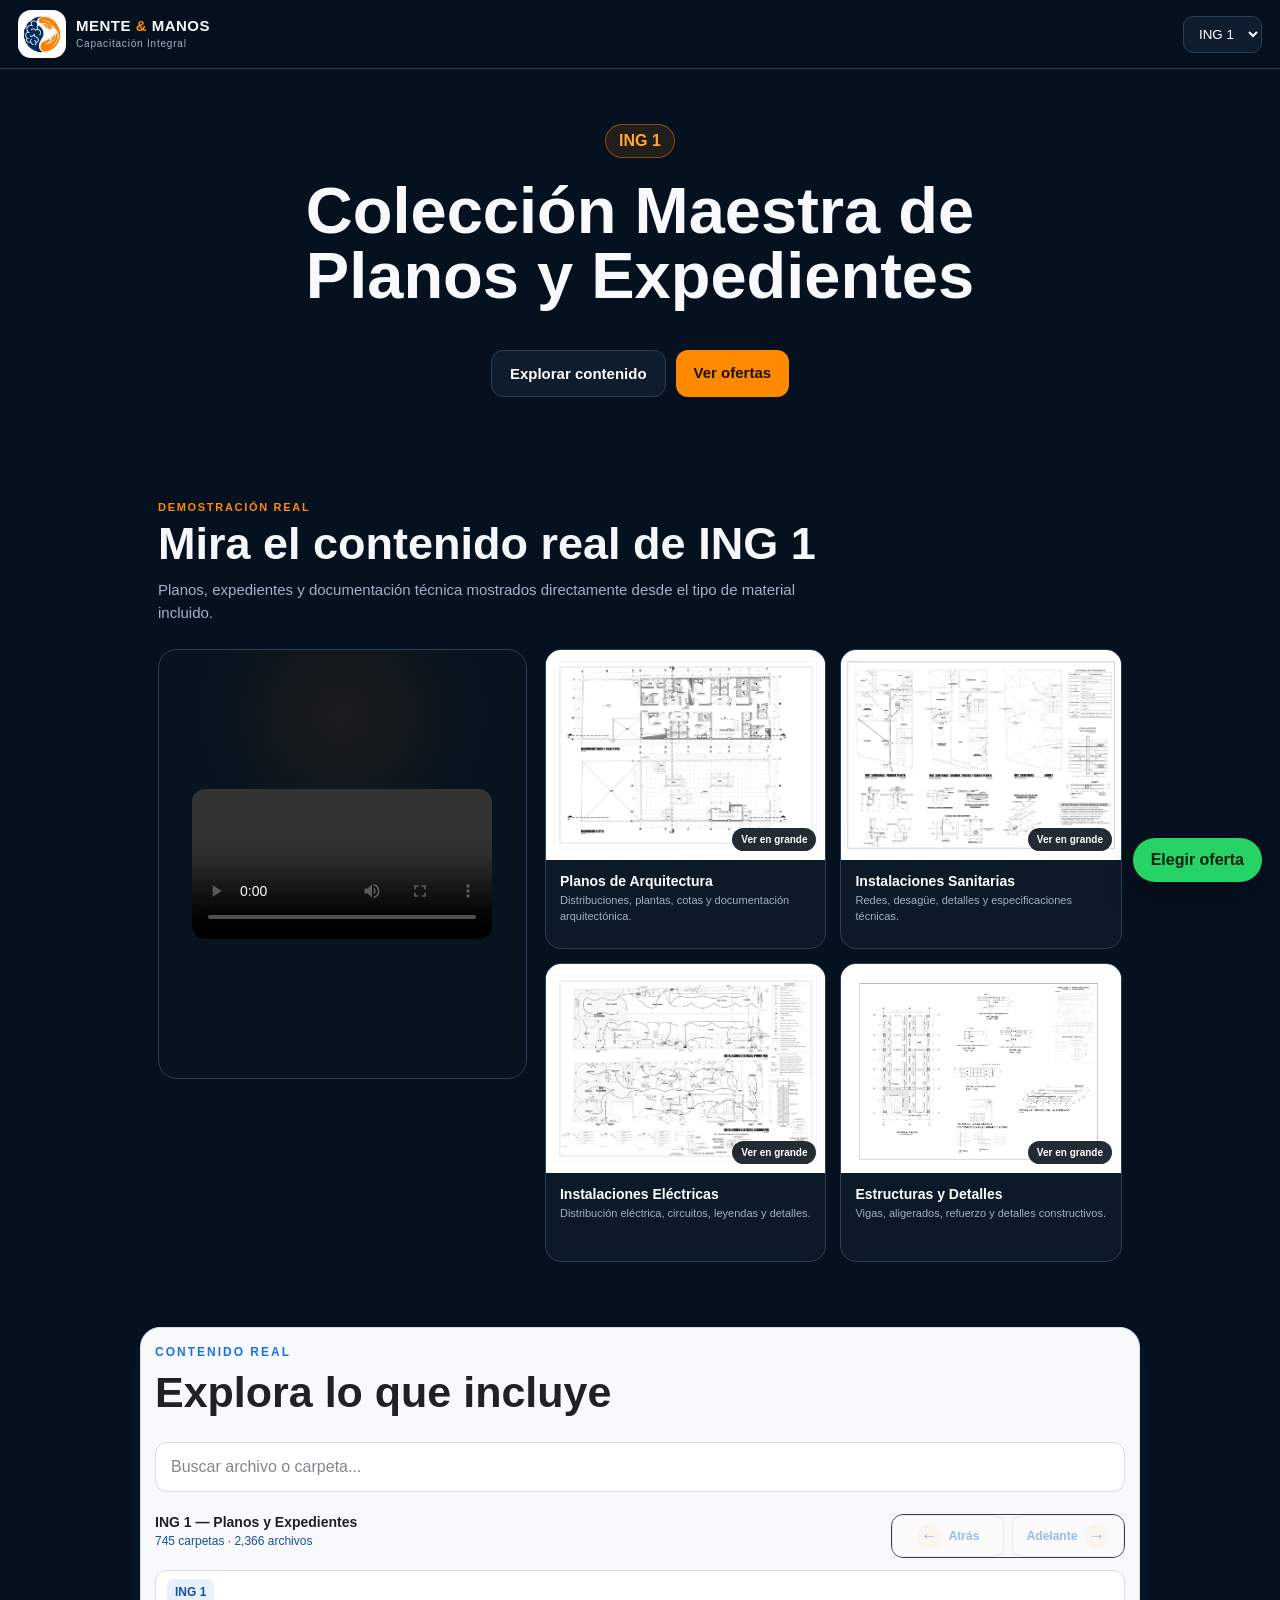
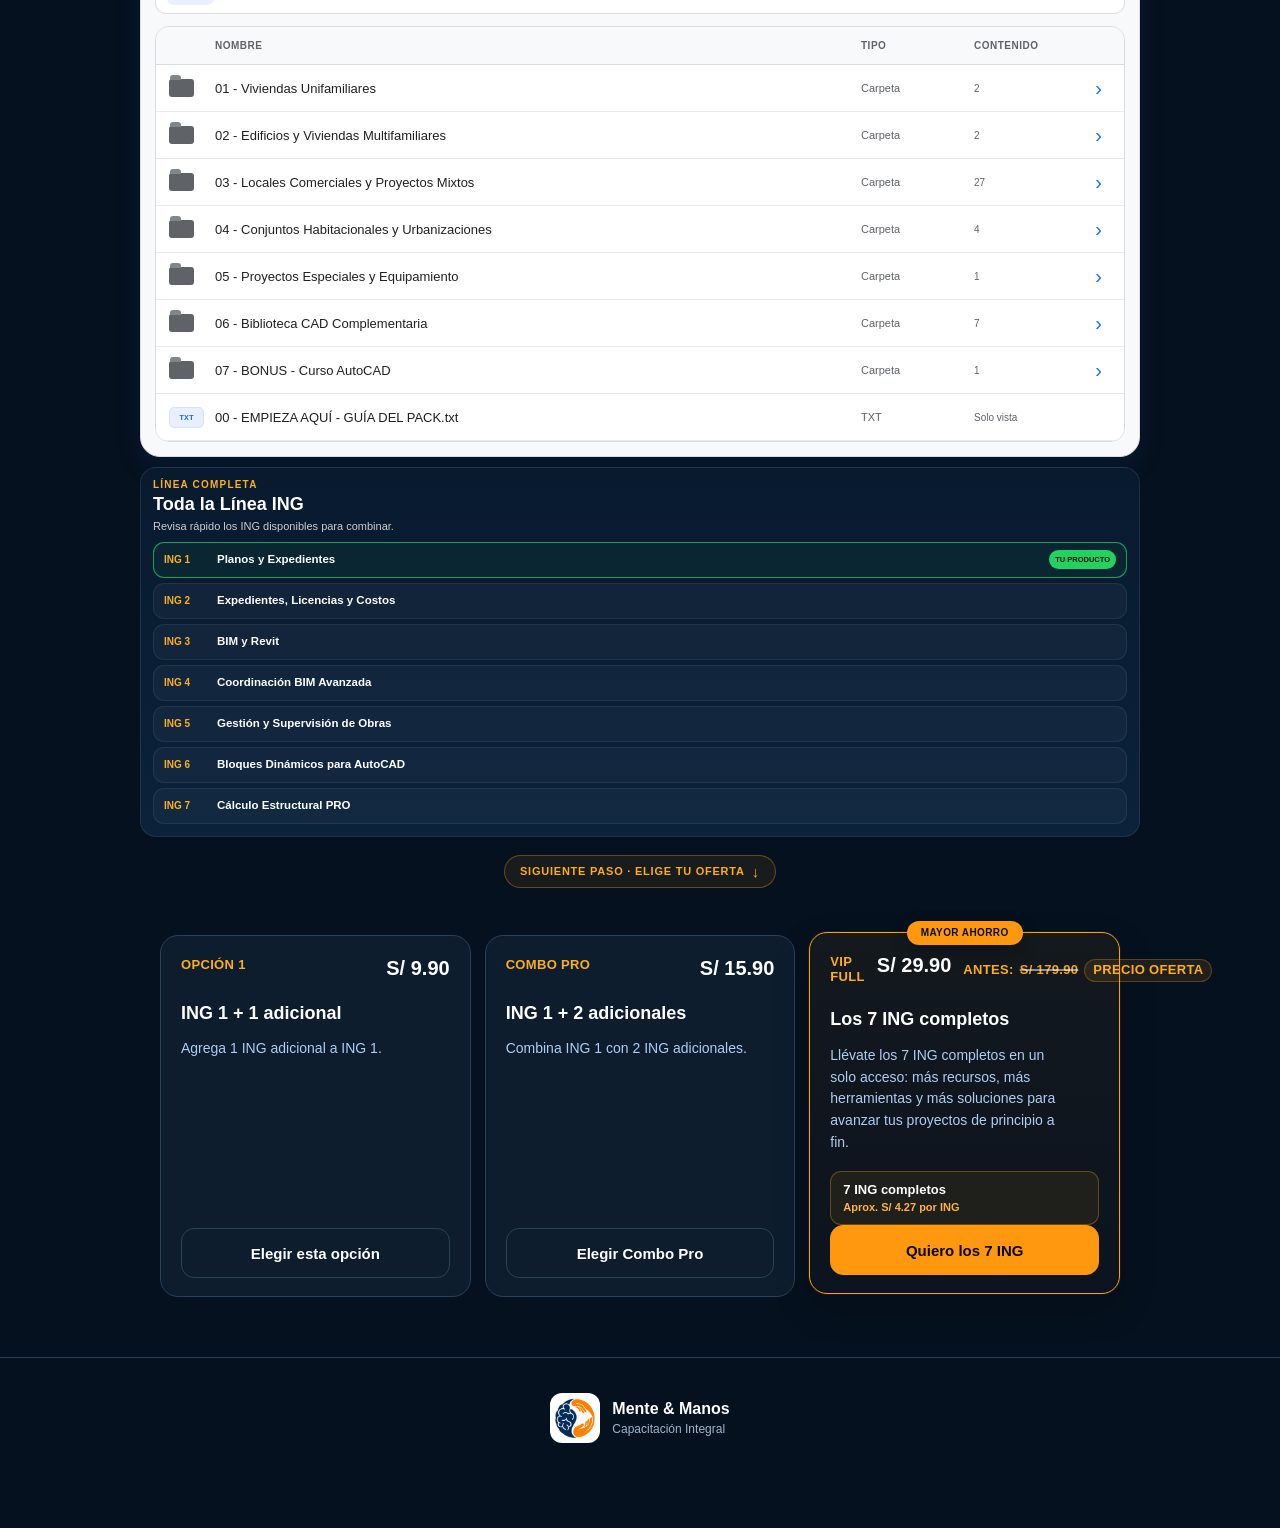
==== commit 9189c3aa: "Corregir precios ancla y compatibilidad PC movil v9.2" ====
--- a/index.html
+++ b/index.html
@@ -20,6 +20,7 @@
 <link rel="stylesheet" href="assets/css/puente-ofertas-v89.css?v=89">
 <link rel="stylesheet" href="assets/css/vip-compacto-v90.css?v=90">
 <link rel="stylesheet" href="assets/css/ofertas_vip_v91.css?v=91">
+<link rel="stylesheet" href="assets/css/fix_precios_ancla_v92.css?v=92">
 </head>
 
 <body>
@@ -582,6 +583,7 @@
 <script src="assets/js/flujo-estable-v85.js?v=85"></script>
 <script src="assets/js/puente-ofertas-v89.js?v=89"></script>
 <script src="assets/js/ofertas_vip_v91.js?v=91"></script>
+<script src="assets/js/fix_precios_ancla_v92.js?v=92"></script>
 </body>
 </html>
 
@@ -632,3 +634,4 @@
 
 
 
+
--- a/assets/css/fix_precios_ancla_v92.css
+++ b/assets/css/fix_precios_ancla_v92.css
@@ -0,0 +1,91 @@
+﻿/* =========================================================
+   FIX PRECIOS ANCLA V9.2
+   ========================================================= */
+
+/* Ocultar bloques viejos si existieran clones visuales */
+.precioAnclaV91 + .precioAnclaV91 {
+    display: none !important;
+}
+
+/* Fuerza el bloque de ancla a bajar a una lÃ­nea propia
+   y evita que se encime en PC y mÃ³vil */
+.precioAnclaV91.precioAnclaV92 {
+    display: flex !important;
+    flex-wrap: wrap !important;
+    align-items: center !important;
+    justify-content: flex-start !important;
+    gap: 6px !important;
+    width: 100% !important;
+    min-width: 100% !important;
+    flex-basis: 100% !important;
+    order: 10 !important;
+    margin: 4px 0 0 0 !important;
+    clear: both !important;
+}
+
+.precioAnclaV91.precioAnclaV92 .precioNormalV91 {
+    display: inline-flex !important;
+    align-items: center !important;
+    gap: 6px !important;
+    font-size: 12px !important;
+    line-height: 1.1 !important;
+    color: rgba(255,255,255,.82) !important;
+    white-space: nowrap !important;
+}
+
+.precioAnclaV91.precioAnclaV92 .precioNormalV91 .valorNormalV91 {
+    text-decoration: line-through !important;
+    text-decoration-thickness: 2px !important;
+    text-decoration-color: rgba(255,255,255,.55) !important;
+    font-weight: 800 !important;
+    opacity: .95 !important;
+}
+
+.precioAnclaV91.precioAnclaV92 .precioOfertaTagV91 {
+    display: inline-flex !important;
+    align-items: center !important;
+    justify-content: center !important;
+    padding: 3px 8px !important;
+    border-radius: 999px !important;
+    background: rgba(255, 166, 20, .10) !important;
+    border: 1px solid rgba(255, 166, 20, .26) !important;
+    color: #ffb347 !important;
+    font-size: 9px !important;
+    font-weight: 800 !important;
+    line-height: 1 !important;
+    letter-spacing: .03em !important;
+    text-transform: uppercase !important;
+}
+
+/* Un poco mÃ¡s de aire para que no choque con el precio oferta */
+[data-v92-tipo-card] {
+    position: relative;
+}
+
+@media (max-width: 760px) {
+    .precioAnclaV91.precioAnclaV92 {
+        gap: 5px !important;
+        margin-top: 5px !important;
+    }
+
+    .precioAnclaV91.precioAnclaV92 .precioNormalV91 {
+        font-size: 10.5px !important;
+    }
+
+    .precioAnclaV91.precioAnclaV92 .precioOfertaTagV91 {
+        font-size: 8px !important;
+        padding: 3px 7px !important;
+    }
+}
+
+@media (max-width: 430px) {
+    .precioAnclaV91.precioAnclaV92 .precioNormalV91 {
+        font-size: 9.5px !important;
+        gap: 5px !important;
+    }
+
+    .precioAnclaV91.precioAnclaV92 .precioOfertaTagV91 {
+        font-size: 7px !important;
+        padding: 3px 6px !important;
+    }
+}
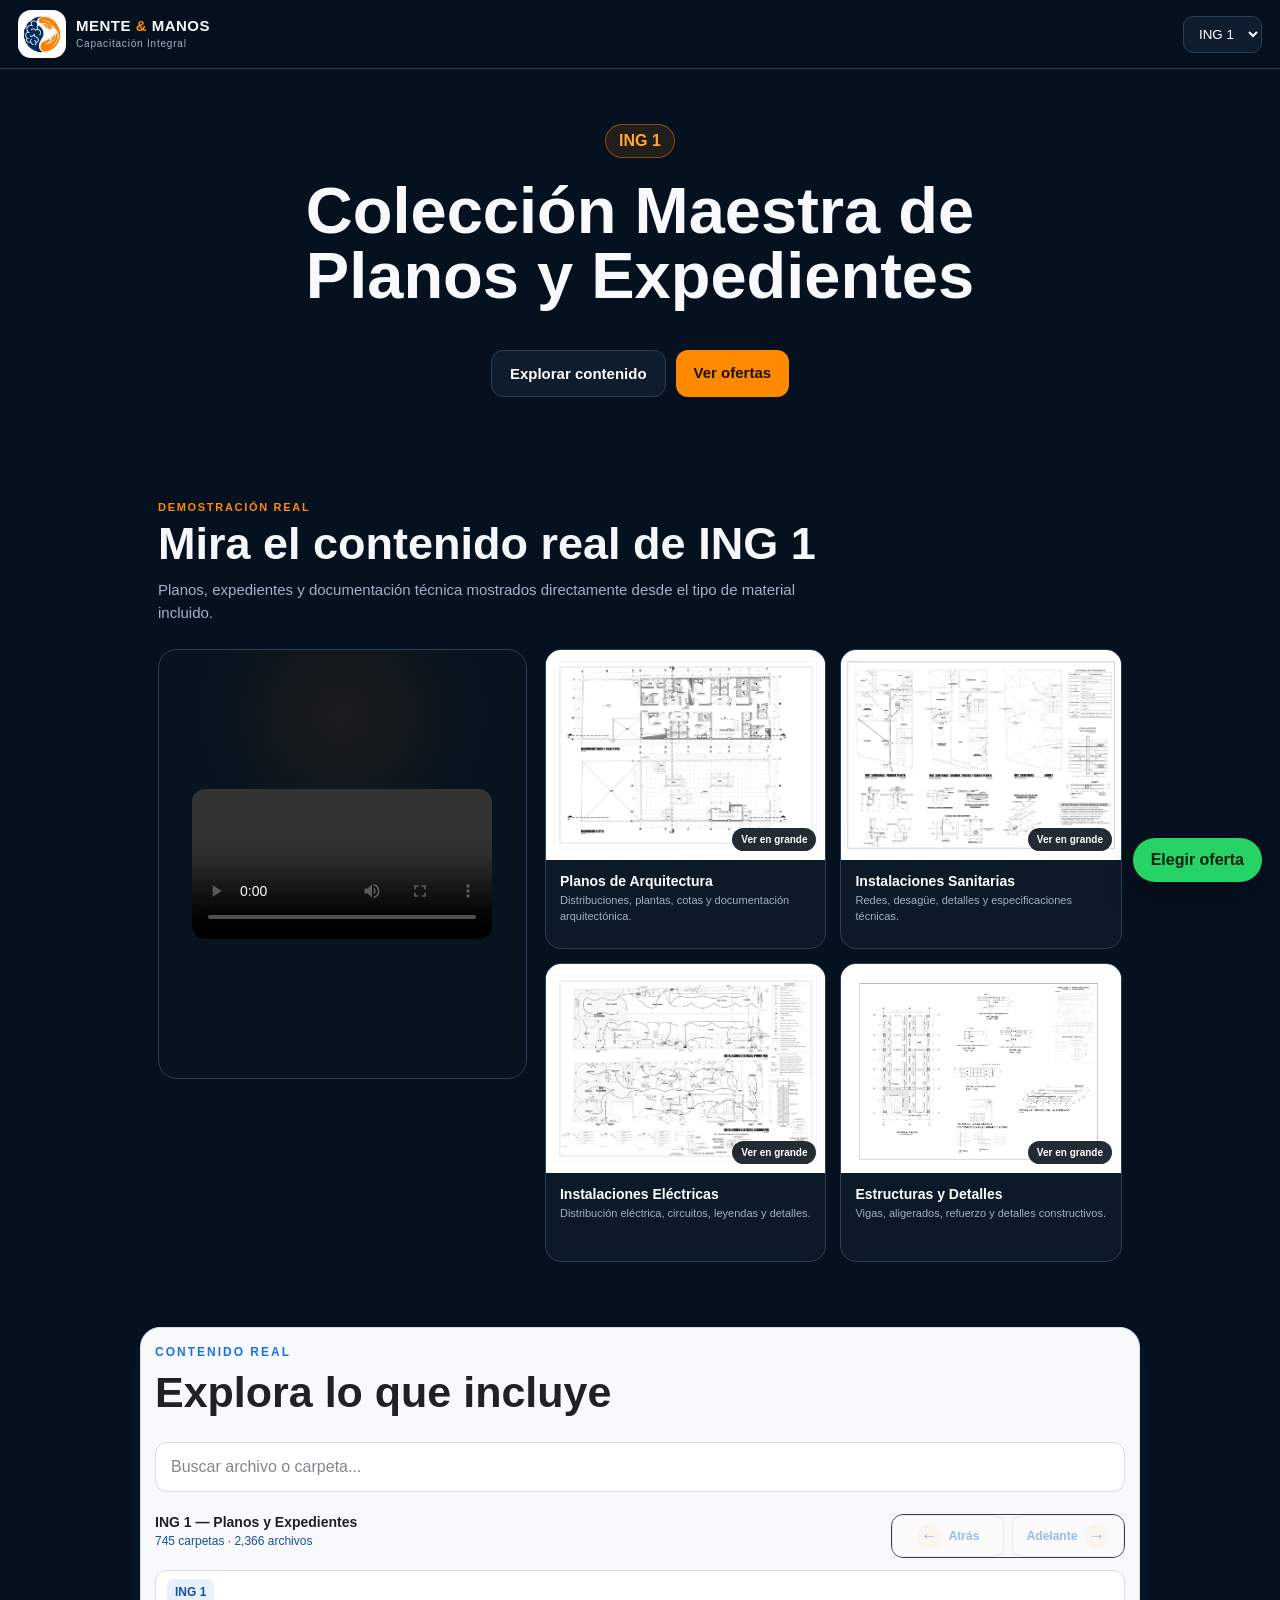
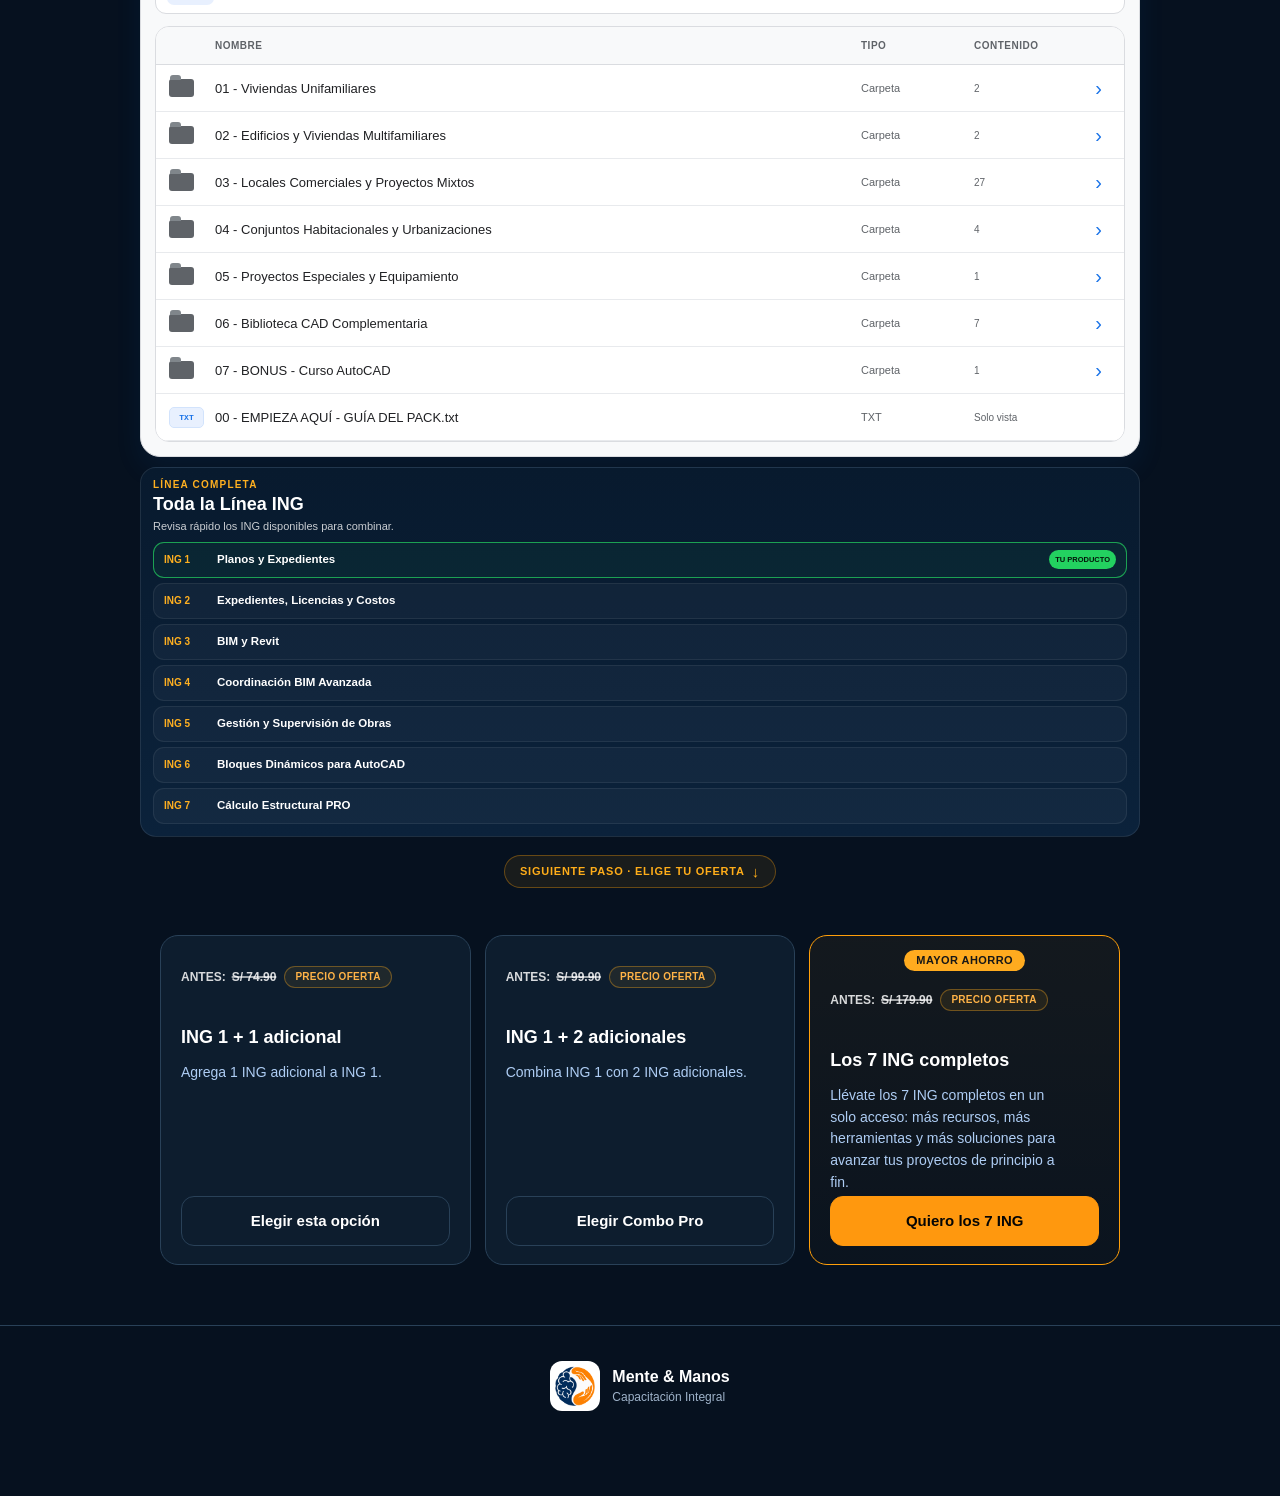
==== commit 4e4d4150: "Corregir cards de ofertas PC y movil v9.3" ====
--- a/index.html
+++ b/index.html
@@ -19,8 +19,7 @@
 <link rel="stylesheet" href="assets/css/galeria-movil-ultra-v88.css?v=88">
 <link rel="stylesheet" href="assets/css/puente-ofertas-v89.css?v=89">
 <link rel="stylesheet" href="assets/css/vip-compacto-v90.css?v=90">
-<link rel="stylesheet" href="assets/css/ofertas_vip_v91.css?v=91">
-<link rel="stylesheet" href="assets/css/fix_precios_ancla_v92.css?v=92">
+<link rel="stylesheet" href="assets/css/cards_ofertas_v93.css?v=93">
 </head>
 
 <body>
@@ -582,8 +581,7 @@
 <script src="assets/js/ofertas-limpias-v81.js?v=81"></script>
 <script src="assets/js/flujo-estable-v85.js?v=85"></script>
 <script src="assets/js/puente-ofertas-v89.js?v=89"></script>
-<script src="assets/js/ofertas_vip_v91.js?v=91"></script>
-<script src="assets/js/fix_precios_ancla_v92.js?v=92"></script>
+<script src="assets/js/cards_ofertas_v93.js?v=93"></script>
 </body>
 </html>
 
@@ -635,3 +633,4 @@
 
 
 
+
--- a/assets/css/cards_ofertas_v93.css
+++ b/assets/css/cards_ofertas_v93.css
@@ -0,0 +1,168 @@
+﻿/* =========================================================
+   MENTE & MANOS - CARDS OFERTAS V9.3
+   ========================================================= */
+
+[data-v93-hide="1"] {
+    display: none !important;
+}
+
+.mmOfertaCardV93 {
+    position: relative !important;
+}
+
+.mmOfertaHeaderV93 {
+    display: flex !important;
+    flex-direction: column !important;
+    gap: 8px !important;
+    width: 100% !important;
+    margin: 0 0 14px 0 !important;
+}
+
+.mmOfertaHeaderTopV93 {
+    display: flex !important;
+    align-items: flex-start !important;
+    justify-content: space-between !important;
+    gap: 12px !important;
+    width: 100% !important;
+}
+
+.mmOfertaLabelWrapV93 {
+    display: flex !important;
+    flex-direction: column !important;
+    gap: 2px !important;
+    min-width: 0 !important;
+}
+
+.mmOfertaLabelV93 {
+    color: #ffab1f !important;
+    font-weight: 900 !important;
+    font-size: 12px !important;
+    line-height: 1.05 !important;
+    text-transform: uppercase !important;
+    letter-spacing: .03em !important;
+}
+
+.mmOfertaAhorrroBadgeV93,
+.mmOfertaAhorroBadgeV93 {
+    display: inline-flex !important;
+    align-items: center !important;
+    justify-content: center !important;
+    align-self: flex-start !important;
+    padding: 5px 12px !important;
+    border-radius: 999px !important;
+    background: #ffab1f !important;
+    color: #171717 !important;
+    font-size: 11px !important;
+    font-weight: 900 !important;
+    line-height: 1 !important;
+    text-transform: uppercase !important;
+    letter-spacing: .04em !important;
+    margin: -8px auto 2px auto !important;
+}
+
+.mmOfertaPrecioWrapV93 {
+    display: flex !important;
+    flex-direction: column !important;
+    align-items: flex-end !important;
+    gap: 4px !important;
+    flex-shrink: 0 !important;
+}
+
+.mmOfertaPrecioActualV93 {
+    color: #ffffff !important;
+    font-weight: 900 !important;
+    font-size: 18px !important;
+    line-height: 1 !important;
+    white-space: nowrap !important;
+}
+
+.mmOfertaPrecioAnclaRowV93 {
+    display: flex !important;
+    align-items: center !important;
+    justify-content: flex-start !important;
+    gap: 8px !important;
+    flex-wrap: wrap !important;
+    width: 100% !important;
+}
+
+.mmOfertaAntesV93 {
+    display: inline-flex !important;
+    align-items: center !important;
+    gap: 6px !important;
+    color: rgba(255,255,255,.84) !important;
+    font-size: 12px !important;
+    font-weight: 700 !important;
+    line-height: 1 !important;
+}
+
+.mmOfertaAntesV93 .valorAnclaV93 {
+    text-decoration: line-through !important;
+    text-decoration-thickness: 2px !important;
+    text-decoration-color: rgba(255,255,255,.6) !important;
+    font-weight: 900 !important;
+}
+
+.mmOfertaBadgeOfertaV93 {
+    display: inline-flex !important;
+    align-items: center !important;
+    justify-content: center !important;
+    padding: 5px 10px !important;
+    border-radius: 999px !important;
+    border: 1px solid rgba(255, 171, 31, .35) !important;
+    background: rgba(255, 171, 31, .08) !important;
+    color: #ffb347 !important;
+    font-size: 10px !important;
+    font-weight: 900 !important;
+    line-height: 1 !important;
+    text-transform: uppercase !important;
+    letter-spacing: .03em !important;
+}
+
+@media (max-width: 900px) {
+    .mmOfertaLabelV93 {
+        font-size: 11px !important;
+    }
+
+    .mmOfertaPrecioActualV93 {
+        font-size: 17px !important;
+    }
+
+    .mmOfertaAntesV93 {
+        font-size: 11px !important;
+    }
+}
+
+@media (max-width: 640px) {
+    .mmOfertaHeaderV93 {
+        gap: 6px !important;
+        margin-bottom: 12px !important;
+    }
+
+    .mmOfertaHeaderTopV93 {
+        gap: 8px !important;
+    }
+
+    .mmOfertaLabelV93 {
+        font-size: 10px !important;
+    }
+
+    .mmOfertaPrecioActualV93 {
+        font-size: 15px !important;
+    }
+
+    .mmOfertaAntesV93 {
+        font-size: 10px !important;
+        gap: 5px !important;
+    }
+
+    .mmOfertaBadgeOfertaV93 {
+        font-size: 8px !important;
+        padding: 4px 8px !important;
+    }
+
+    .mmOfertaAhorroBadgeV93 {
+        font-size: 9px !important;
+        padding: 4px 10px !important;
+        margin-top: -6px !important;
+    }
+}
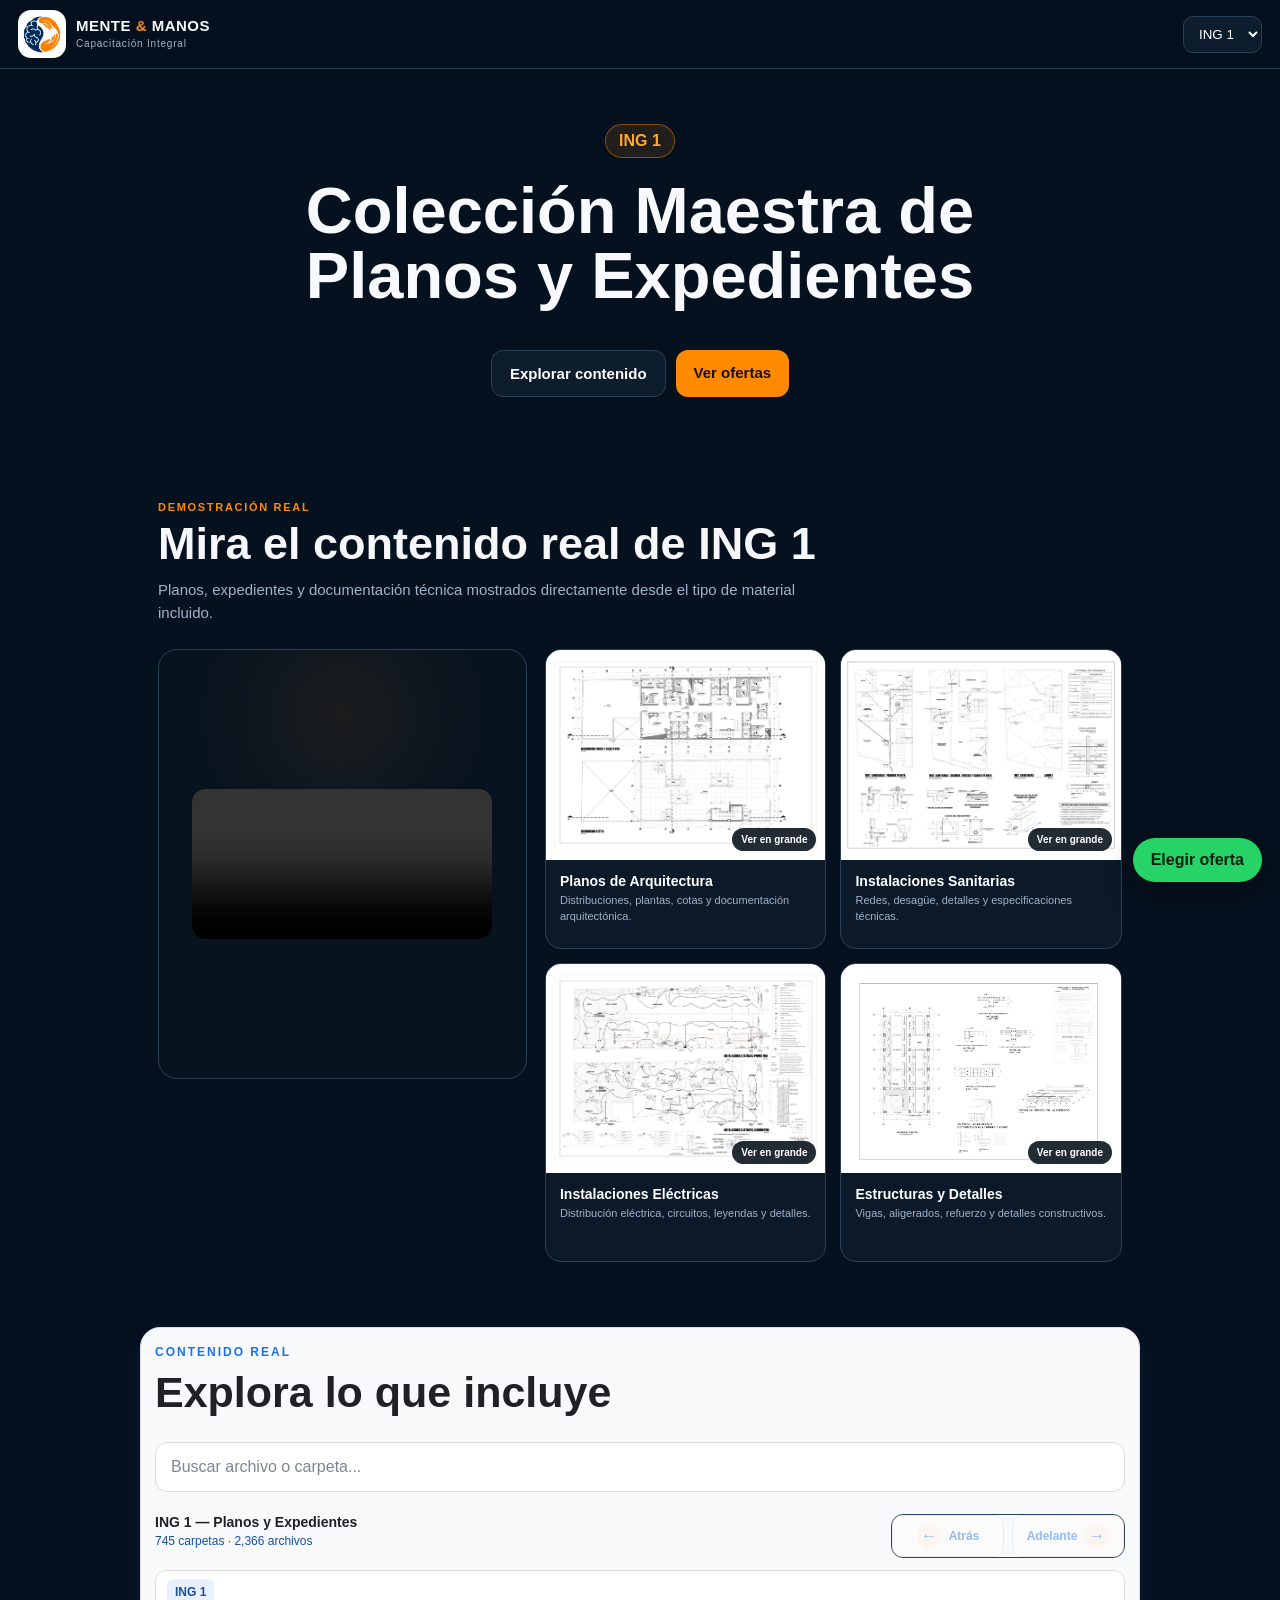
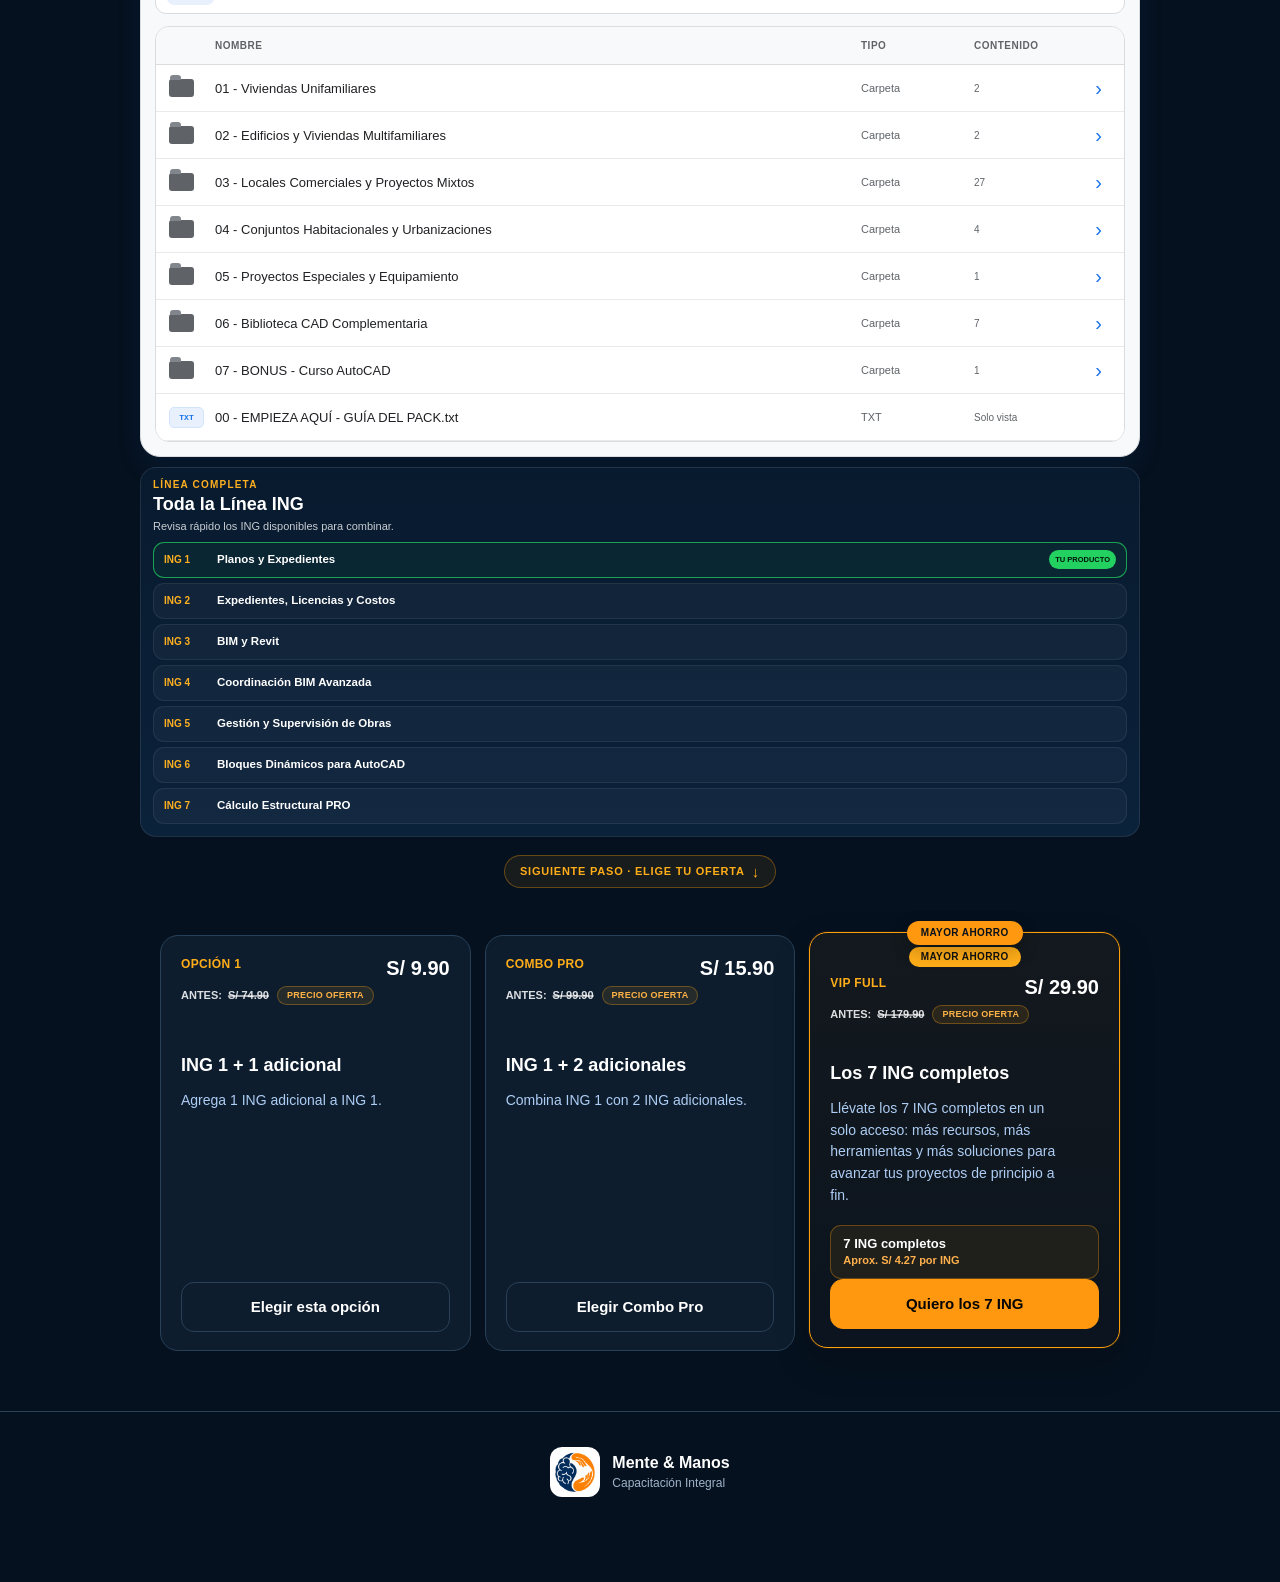
==== commit 10c4ef9e: "Corregir precio oferta visible v9.4" ====
--- a/index.html
+++ b/index.html
@@ -20,6 +20,7 @@
 <link rel="stylesheet" href="assets/css/puente-ofertas-v89.css?v=89">
 <link rel="stylesheet" href="assets/css/vip-compacto-v90.css?v=90">
 <link rel="stylesheet" href="assets/css/cards_ofertas_v93.css?v=93">
+<link rel="stylesheet" href="assets/css/precio_oferta_v94.css?v=94">
 </head>
 
 <body>
@@ -581,7 +582,7 @@
 <script src="assets/js/ofertas-limpias-v81.js?v=81"></script>
 <script src="assets/js/flujo-estable-v85.js?v=85"></script>
 <script src="assets/js/puente-ofertas-v89.js?v=89"></script>
-<script src="assets/js/cards_ofertas_v93.js?v=93"></script>
+<script src="assets/js/precio_oferta_v94.js?v=94"></script>
 </body>
 </html>
 
@@ -634,3 +635,4 @@
 
 
 
+
--- a/assets/css/precio_oferta_v94.css
+++ b/assets/css/precio_oferta_v94.css
@@ -0,0 +1,168 @@
+﻿/* =========================================================
+   MENTE & MANOS - PRECIO OFERTA VISIBLE V9.4
+   ========================================================= */
+
+/* El nuevo header nunca debe quedar oculto por V9.3 */
+[data-v94="header"],
+[data-v94="header"] * {
+    display: initial;
+}
+
+.mmOfertaHeaderV94 {
+    display: flex !important;
+    flex-direction: column !important;
+    gap: 8px !important;
+    width: 100% !important;
+    margin: 0 0 14px !important;
+}
+
+.mmOfertaTopV94 {
+    display: flex !important;
+    align-items: flex-start !important;
+    justify-content: space-between !important;
+    gap: 12px !important;
+    width: 100% !important;
+}
+
+.mmOfertaNombreV94 {
+    color: #ffad19 !important;
+    font-size: 12px !important;
+    line-height: 1.05 !important;
+    font-weight: 900 !important;
+    letter-spacing: .03em !important;
+    text-transform: uppercase !important;
+}
+
+.mmOfertaPrecioActualV94 {
+    display: block !important;
+    color: #ffffff !important;
+    font-size: 20px !important;
+    line-height: 1 !important;
+    font-weight: 900 !important;
+    white-space: nowrap !important;
+    visibility: visible !important;
+    opacity: 1 !important;
+}
+
+.mmOfertaAnclaV94 {
+    display: flex !important;
+    align-items: center !important;
+    justify-content: flex-start !important;
+    flex-wrap: wrap !important;
+    gap: 8px !important;
+    width: 100% !important;
+}
+
+.mmOfertaAntesV94 {
+    display: inline-flex !important;
+    align-items: center !important;
+    gap: 6px !important;
+    color: rgba(255,255,255,.86) !important;
+    font-size: 11px !important;
+    line-height: 1 !important;
+    font-weight: 750 !important;
+    white-space: nowrap !important;
+}
+
+.mmOfertaAntesPrecioV94 {
+    text-decoration: line-through !important;
+    text-decoration-thickness: 2px !important;
+    text-decoration-color: rgba(255,255,255,.58) !important;
+    font-weight: 900 !important;
+}
+
+.mmOfertaOfertaBadgeV94 {
+    display: inline-flex !important;
+    align-items: center !important;
+    justify-content: center !important;
+    padding: 4px 9px !important;
+    border-radius: 999px !important;
+    background: rgba(255, 166, 20, .10) !important;
+    border: 1px solid rgba(255, 166, 20, .32) !important;
+    color: #ffb347 !important;
+    font-size: 9px !important;
+    line-height: 1 !important;
+    font-weight: 900 !important;
+    letter-spacing: .03em !important;
+    text-transform: uppercase !important;
+}
+
+.mmOfertaAhorroV94 {
+    display: inline-flex !important;
+    align-items: center !important;
+    justify-content: center !important;
+    align-self: center !important;
+    margin: -8px auto 2px !important;
+    padding: 5px 12px !important;
+    border-radius: 999px !important;
+    background: #ffad19 !important;
+    color: #111 !important;
+    font-size: 10px !important;
+    line-height: 1 !important;
+    font-weight: 900 !important;
+    letter-spacing: .04em !important;
+    text-transform: uppercase !important;
+}
+
+/* PC */
+@media (min-width: 761px) {
+    .mmOfertaHeaderV94 {
+        min-height: 58px !important;
+    }
+}
+
+/* CELULAR */
+@media (max-width: 760px) {
+    .mmOfertaHeaderV94 {
+        gap: 5px !important;
+        margin-bottom: 10px !important;
+    }
+
+    .mmOfertaTopV94 {
+        gap: 5px !important;
+        flex-direction: column !important;
+    }
+
+    .mmOfertaNombreV94 {
+        font-size: 8px !important;
+    }
+
+    .mmOfertaPrecioActualV94 {
+        font-size: 14px !important;
+    }
+
+    .mmOfertaAnclaV94 {
+        gap: 4px !important;
+    }
+
+    .mmOfertaAntesV94 {
+        font-size: 7.5px !important;
+        gap: 3px !important;
+    }
+
+    .mmOfertaOfertaBadgeV94 {
+        padding: 3px 5px !important;
+        font-size: 6px !important;
+        letter-spacing: .01em !important;
+    }
+
+    .mmOfertaAhorroV94 {
+        margin-top: -7px !important;
+        padding: 4px 7px !important;
+        font-size: 6.5px !important;
+    }
+}
+
+@media (max-width: 390px) {
+    .mmOfertaPrecioActualV94 {
+        font-size: 13px !important;
+    }
+
+    .mmOfertaAntesV94 {
+        font-size: 7px !important;
+    }
+
+    .mmOfertaOfertaBadgeV94 {
+        font-size: 5.7px !important;
+    }
+}
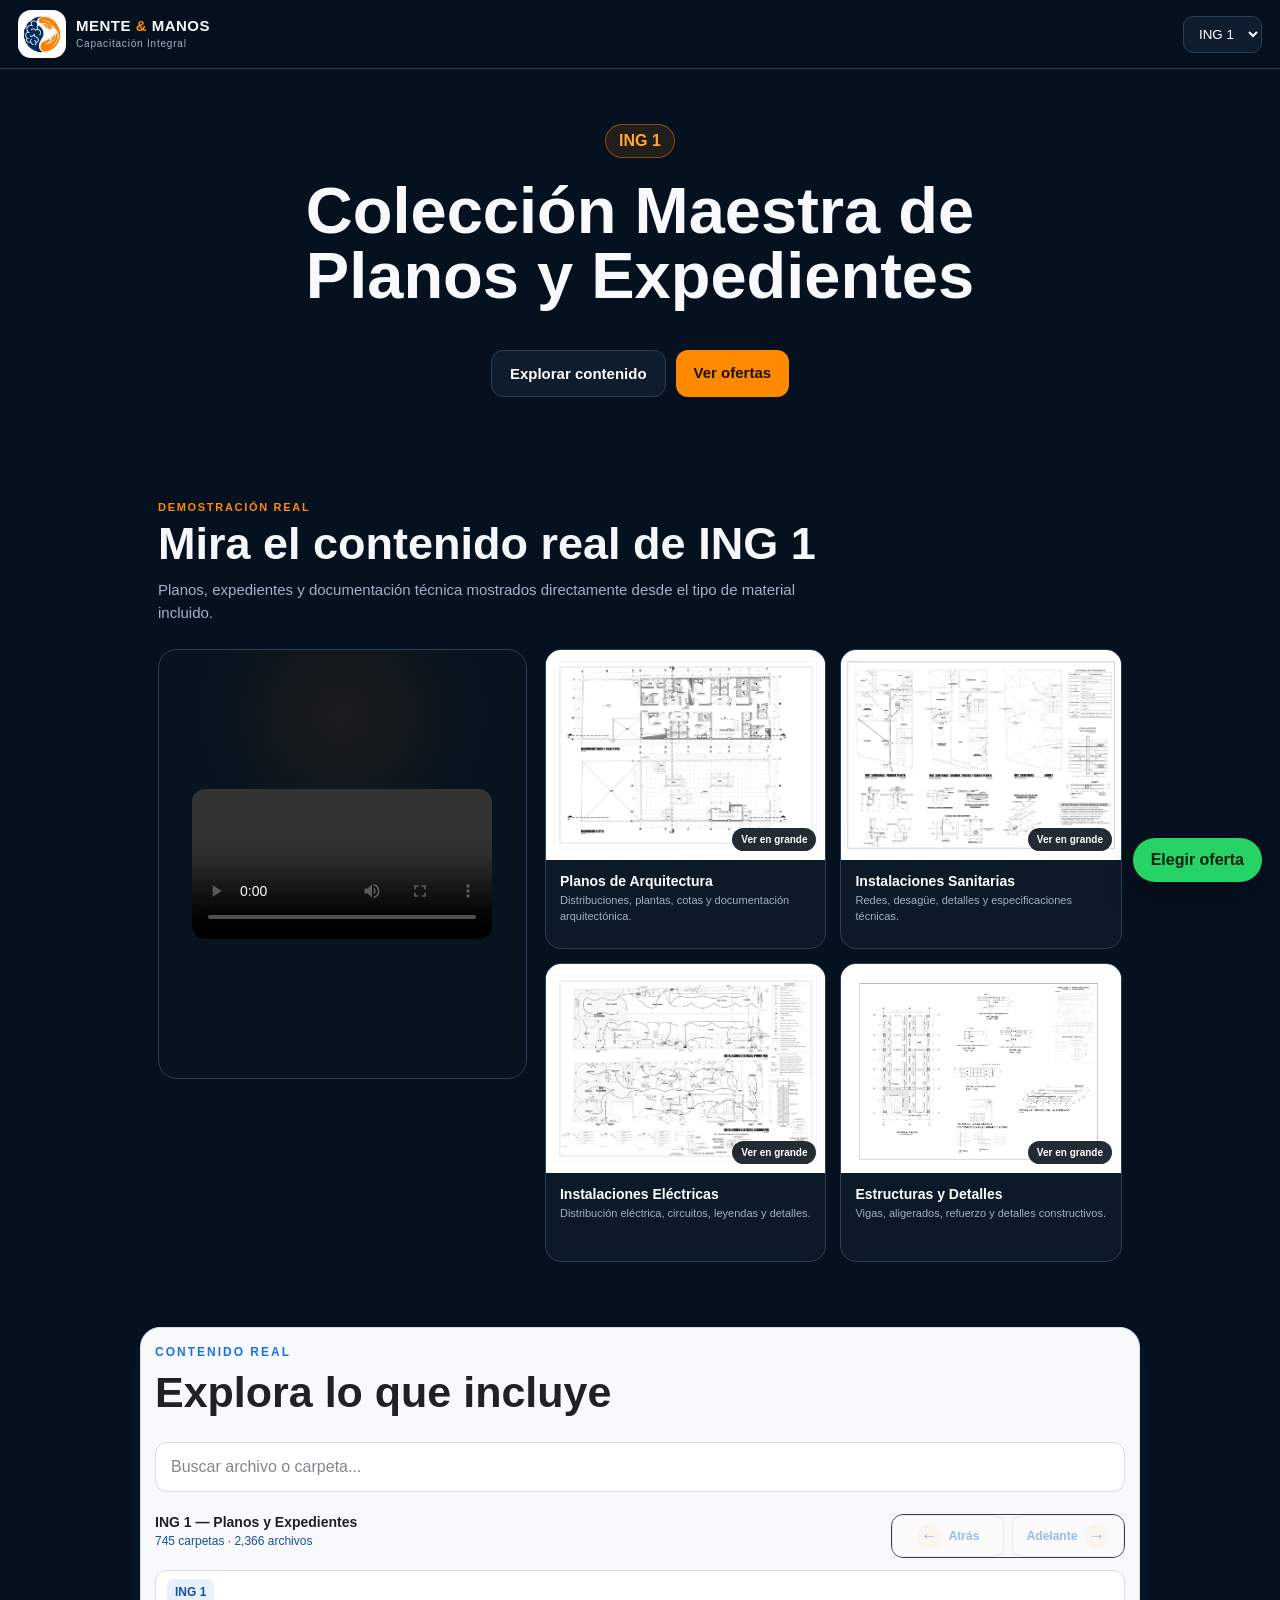
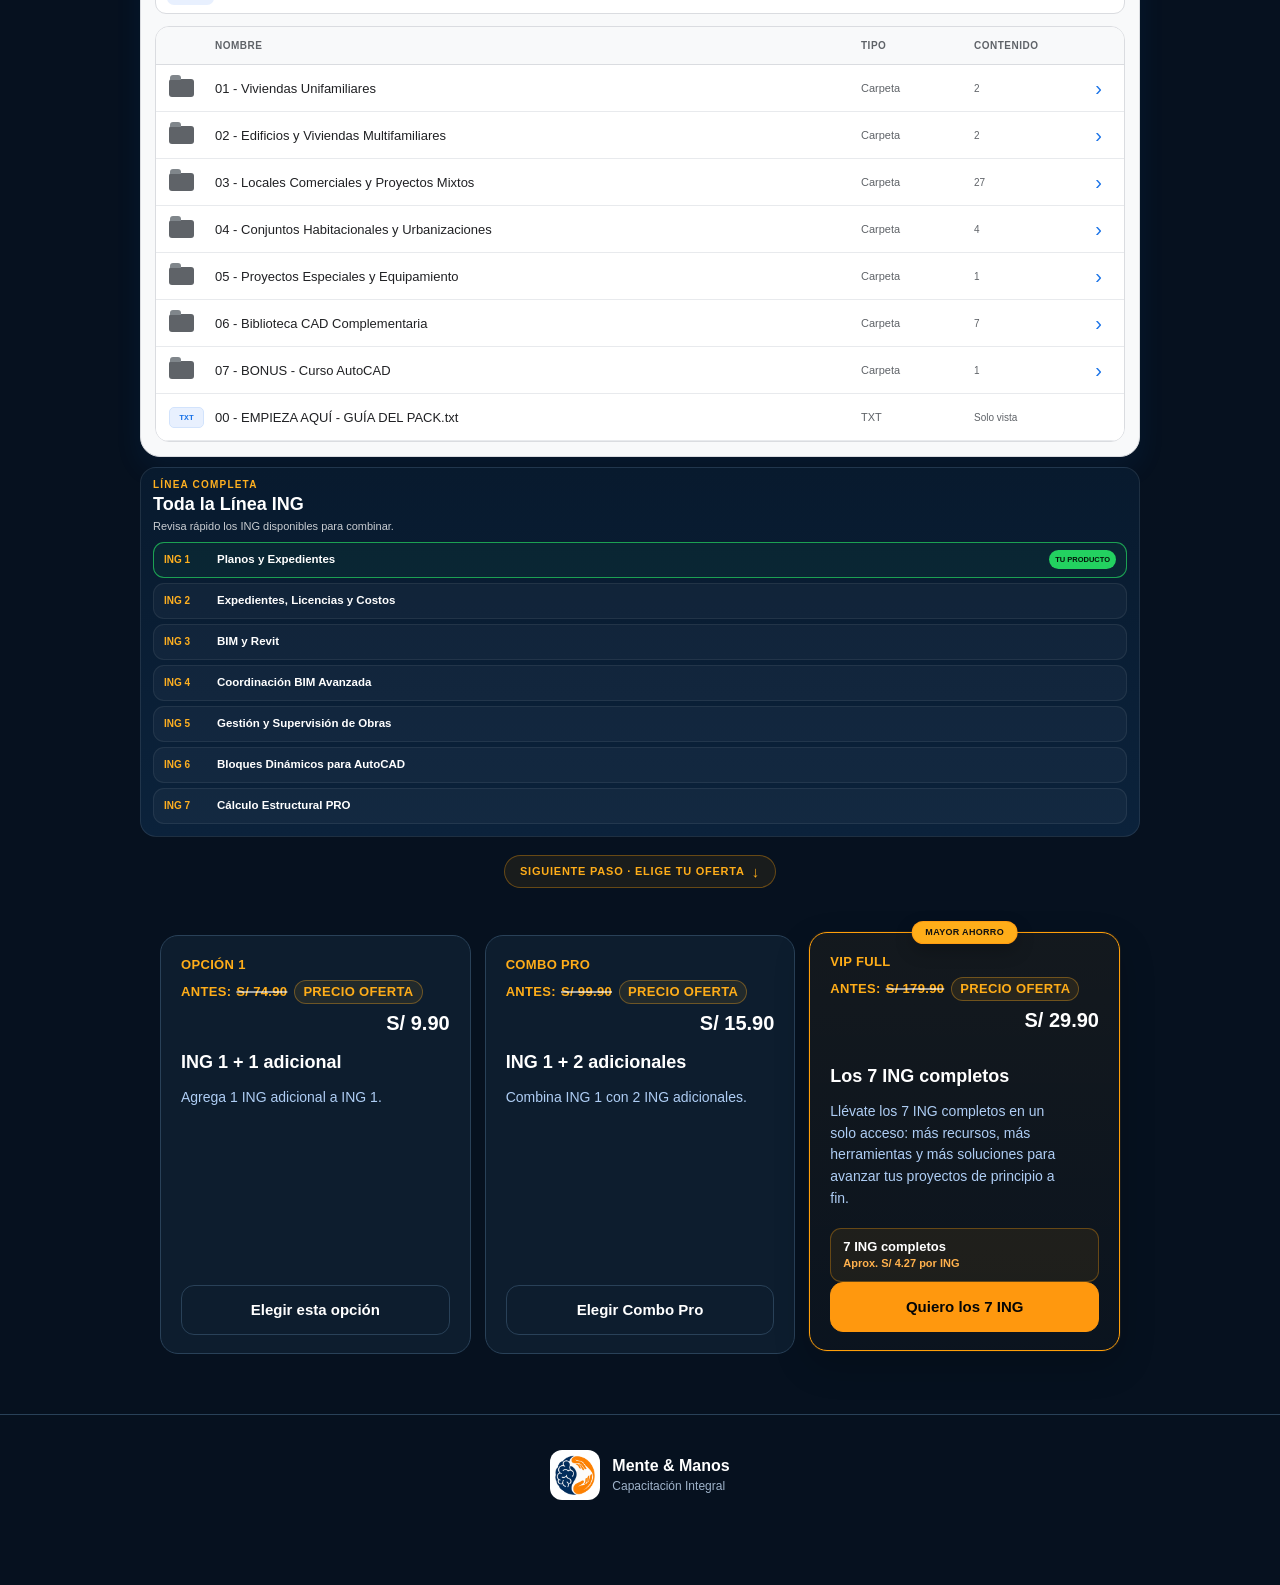
==== commit 0fbc883e: "Corregir definitivamente cards de ofertas v9.5" ====
--- a/index.html
+++ b/index.html
@@ -19,8 +19,7 @@
 <link rel="stylesheet" href="assets/css/galeria-movil-ultra-v88.css?v=88">
 <link rel="stylesheet" href="assets/css/puente-ofertas-v89.css?v=89">
 <link rel="stylesheet" href="assets/css/vip-compacto-v90.css?v=90">
-<link rel="stylesheet" href="assets/css/cards_ofertas_v93.css?v=93">
-<link rel="stylesheet" href="assets/css/precio_oferta_v94.css?v=94">
+<link rel="stylesheet" href="assets/css/cards-ofertas-v95.css?v=95">
 </head>
 
 <body>
@@ -582,7 +581,7 @@
 <script src="assets/js/ofertas-limpias-v81.js?v=81"></script>
 <script src="assets/js/flujo-estable-v85.js?v=85"></script>
 <script src="assets/js/puente-ofertas-v89.js?v=89"></script>
-<script src="assets/js/precio_oferta_v94.js?v=94"></script>
+<script src="assets/js/cards-ofertas-v95.js?v=95"></script>
 </body>
 </html>
 
@@ -636,3 +635,4 @@
 
 
 
+
--- a/assets/css/cards-ofertas-v95.css
+++ b/assets/css/cards-ofertas-v95.css
@@ -0,0 +1,167 @@
+﻿/* =========================================================
+   MENTE & MANOS - CARDS OFERTAS DEFINITIVAS V9.5
+   ========================================================= */
+
+#ofertas .oferta .cabeceraOferta.cabeceraOfertaV95 {
+    display: flex !important;
+    flex-direction: column !important;
+    align-items: flex-start !important;
+    justify-content: flex-start !important;
+    gap: 7px !important;
+    width: 100% !important;
+    min-height: 76px !important;
+    margin: 0 0 10px !important;
+    padding: 0 !important;
+}
+
+#ofertas .cabeceraOfertaV95 .nombreOfertaV95 {
+    order: 1 !important;
+    display: block !important;
+    max-width: 100% !important;
+    margin: 0 !important;
+    color: #ffad19 !important;
+    font-size: 12px !important;
+    line-height: 1.05 !important;
+    font-weight: 900 !important;
+    letter-spacing: .03em !important;
+    text-transform: uppercase !important;
+}
+
+#ofertas .cabeceraOfertaV95 .anclaOfertaV95 {
+    order: 2 !important;
+    display: flex !important;
+    align-items: center !important;
+    justify-content: flex-start !important;
+    flex-wrap: wrap !important;
+    gap: 7px !important;
+    width: 100% !important;
+    margin: 0 !important;
+}
+
+#ofertas .cabeceraOfertaV95 .antesOfertaV95 {
+    display: inline-flex !important;
+    align-items: center !important;
+    gap: 5px !important;
+    color: rgba(255,255,255,.87) !important;
+    font-size: 10.5px !important;
+    line-height: 1 !important;
+    font-weight: 750 !important;
+    white-space: nowrap !important;
+}
+
+#ofertas .cabeceraOfertaV95 .precioNormalV95 {
+    color: rgba(255,255,255,.76) !important;
+    font-weight: 900 !important;
+    text-decoration: line-through !important;
+    text-decoration-thickness: 2px !important;
+    text-decoration-color: rgba(255,255,255,.58) !important;
+}
+
+#ofertas .cabeceraOfertaV95 .badgeOfertaV95 {
+    display: inline-flex !important;
+    align-items: center !important;
+    justify-content: center !important;
+    padding: 4px 8px !important;
+    border: 1px solid rgba(255,171,31,.34) !important;
+    border-radius: 999px !important;
+    background: rgba(255,171,31,.09) !important;
+    color: #ffb347 !important;
+    font-size: 8px !important;
+    line-height: 1 !important;
+    font-weight: 900 !important;
+    letter-spacing: .03em !important;
+    text-transform: uppercase !important;
+    white-space: nowrap !important;
+}
+
+#ofertas .cabeceraOfertaV95 .precioOfertaV95 {
+    order: 3 !important;
+    display: block !important;
+    margin: 2px 0 0 !important;
+    color: #ffffff !important;
+    font-size: 20px !important;
+    line-height: 1 !important;
+    font-weight: 900 !important;
+    white-space: nowrap !important;
+    visibility: visible !important;
+    opacity: 1 !important;
+}
+
+#ofertas .oferta[data-oferta="3"] { overflow: visible !important; }
+
+#ofertas .oferta[data-oferta="3"] > .vipBadgeV65 {
+    position: absolute !important;
+    top: -12px !important;
+    left: 50% !important;
+    transform: translateX(-50%) !important;
+    z-index: 10 !important;
+    display: inline-flex !important;
+    align-items: center !important;
+    justify-content: center !important;
+    margin: 0 !important;
+    padding: 6px 13px !important;
+    border-radius: 999px !important;
+    background: #ffad19 !important;
+    color: #111111 !important;
+    font-size: 9px !important;
+    line-height: 1 !important;
+    font-weight: 900 !important;
+    letter-spacing: .035em !important;
+    text-transform: uppercase !important;
+    white-space: nowrap !important;
+}
+
+#ofertas .mmOfertaAhorroV94,
+#ofertas .mmOfertaAhorroBadgeV93,
+#ofertas .mm-v79-badge-top,
+#ofertas .mm-v80-badge {
+    display: none !important;
+}
+
+#ofertas .oferta > h3 { margin-top: 7px !important; }
+
+@media (max-width: 720px) {
+    #ofertas .oferta .cabeceraOferta.cabeceraOfertaV95 {
+        gap: 5px !important;
+        min-height: 82px !important;
+        margin-bottom: 5px !important;
+    }
+    #ofertas .cabeceraOfertaV95 .nombreOfertaV95 {
+        font-size: 8px !important;
+        line-height: 1 !important;
+    }
+    #ofertas .cabeceraOfertaV95 .anclaOfertaV95 { gap: 4px !important; }
+    #ofertas .cabeceraOfertaV95 .antesOfertaV95 {
+        gap: 3px !important;
+        font-size: 6.9px !important;
+        line-height: 1 !important;
+    }
+    #ofertas .cabeceraOfertaV95 .badgeOfertaV95 {
+        padding: 3px 5px !important;
+        font-size: 5.7px !important;
+        line-height: 1 !important;
+        letter-spacing: .01em !important;
+    }
+    #ofertas .cabeceraOfertaV95 .precioOfertaV95 {
+        margin-top: 4px !important;
+        font-size: 14px !important;
+        line-height: 1 !important;
+    }
+    #ofertas .oferta[data-oferta="3"] > .vipBadgeV65 {
+        top: -9px !important;
+        max-width: calc(100% - 8px) !important;
+        padding: 4px 7px !important;
+        font-size: 6.3px !important;
+    }
+    #ofertas .oferta > h3 { margin-top: 4px !important; }
+}
+
+@media (max-width: 390px) {
+    #ofertas .oferta .cabeceraOferta.cabeceraOfertaV95 { min-height: 78px !important; }
+    #ofertas .cabeceraOfertaV95 .antesOfertaV95 { font-size: 6.3px !important; }
+    #ofertas .cabeceraOfertaV95 .badgeOfertaV95 {
+        padding: 3px 4px !important;
+        font-size: 5.2px !important;
+    }
+    #ofertas .cabeceraOfertaV95 .precioOfertaV95 { font-size: 13px !important; }
+}
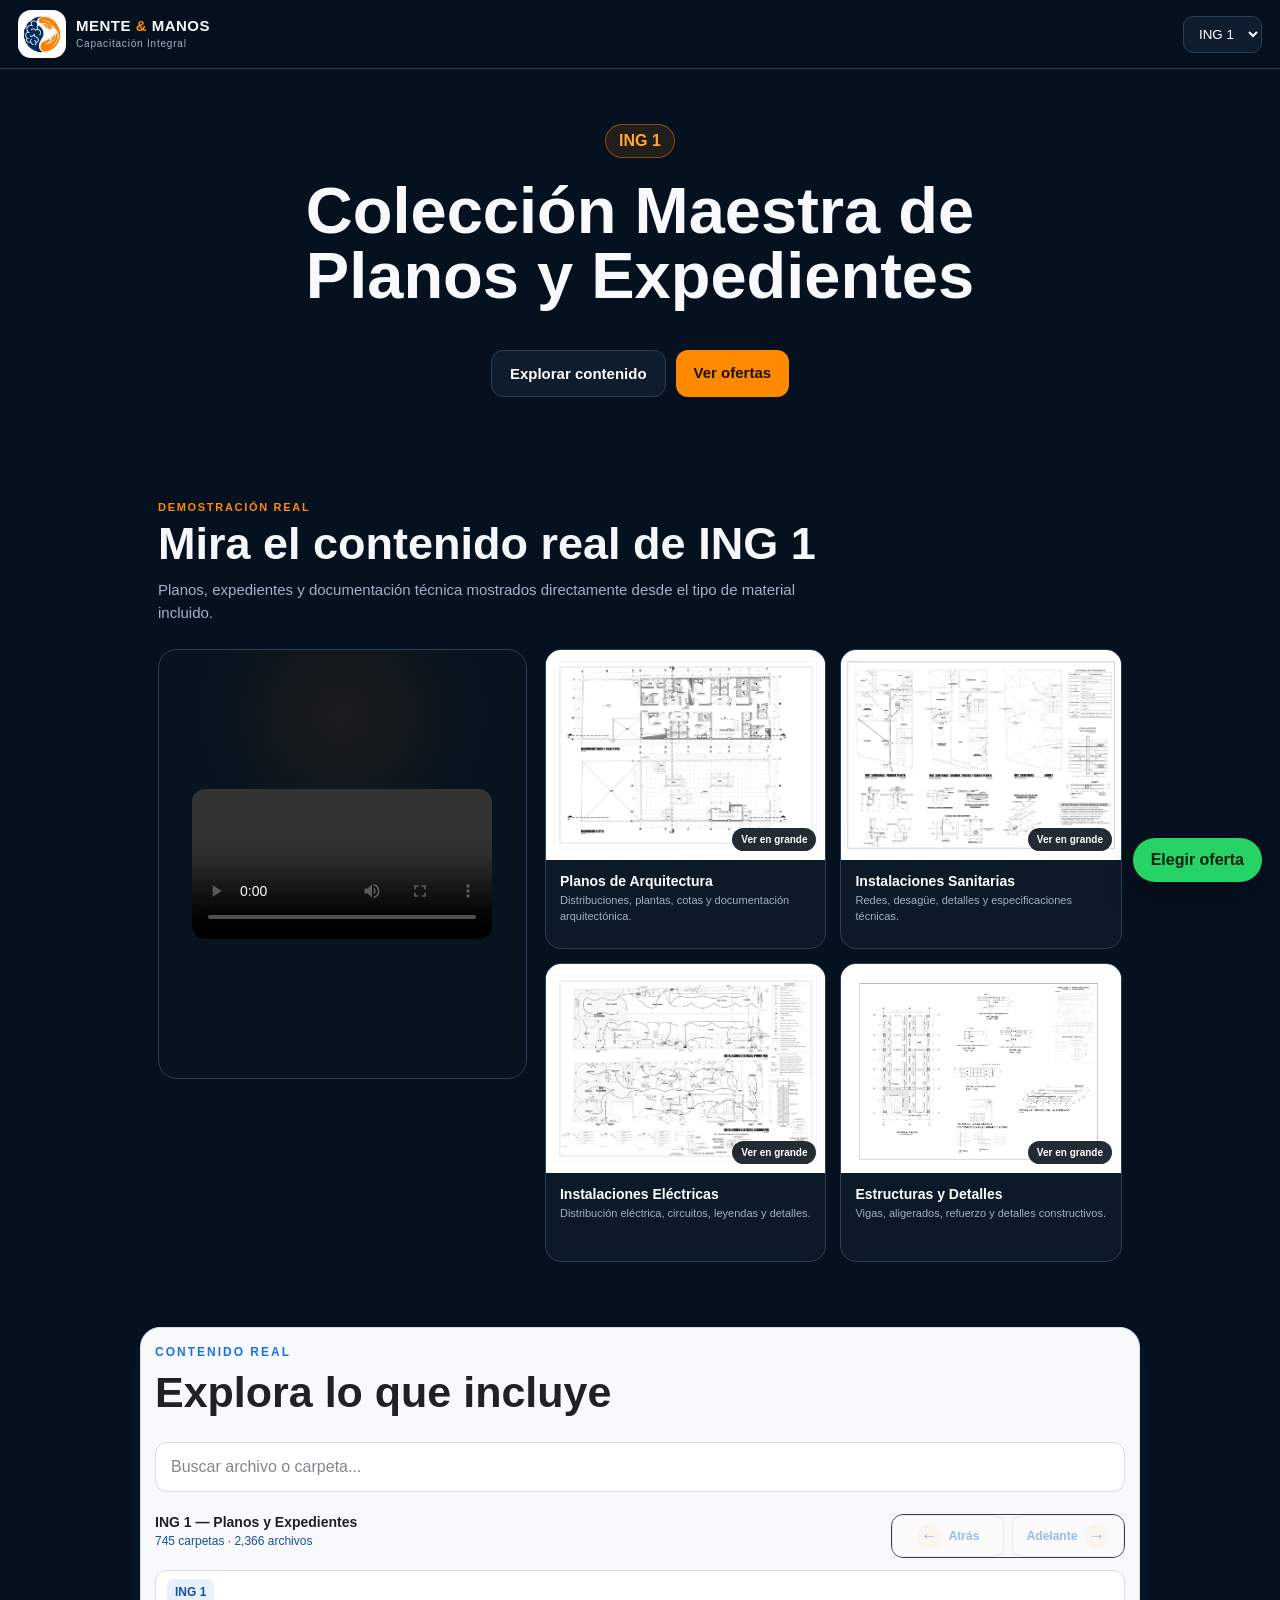
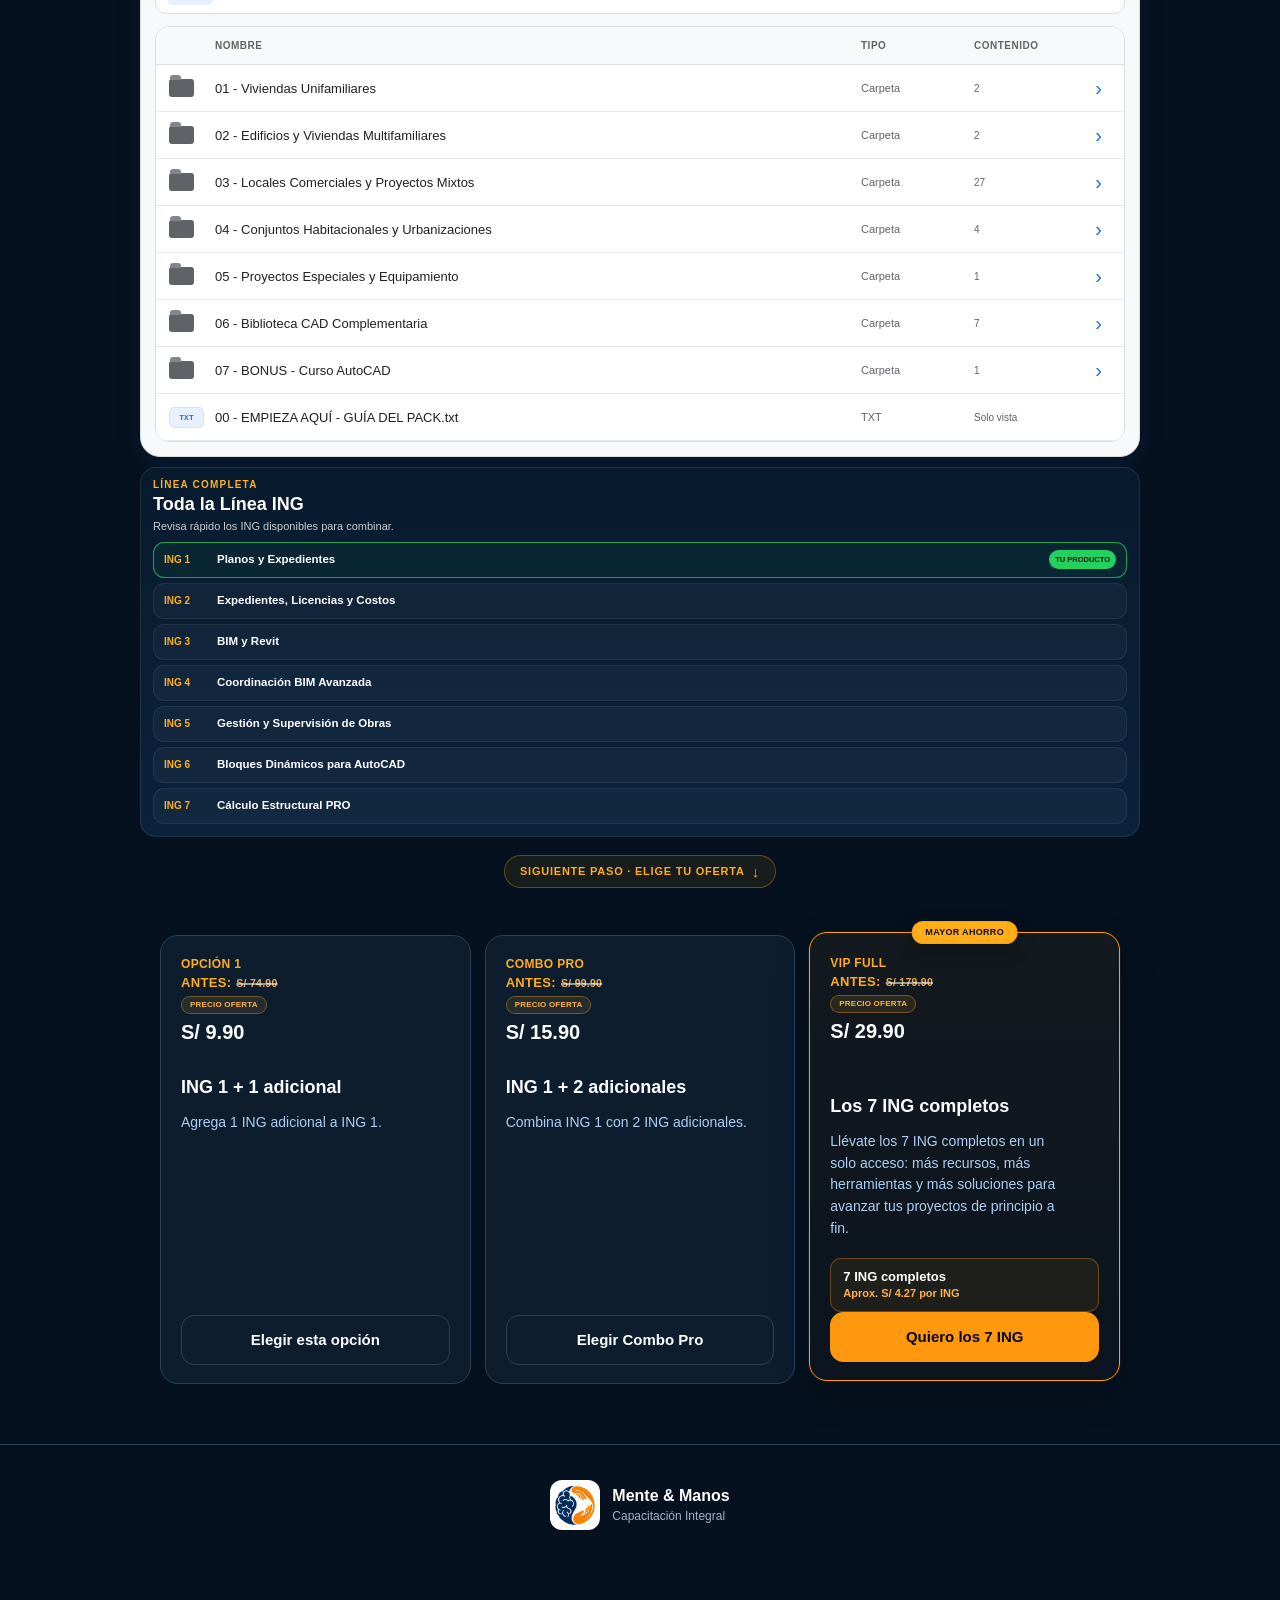
==== commit 19f698eb: "Alinear precio oferta desktop v9.7" ====
--- a/index.html
+++ b/index.html
@@ -20,6 +20,7 @@
 <link rel="stylesheet" href="assets/css/puente-ofertas-v89.css?v=89">
 <link rel="stylesheet" href="assets/css/vip-compacto-v90.css?v=90">
 <link rel="stylesheet" href="assets/css/cards-ofertas-v95.css?v=95">
+<link rel="stylesheet" href="assets/css/cards-desktop-v97.css?v=97">
 </head>
 
 <body>
@@ -636,3 +637,5 @@
 
 
 
+
+
--- a/assets/css/cards-desktop-v97.css
+++ b/assets/css/cards-desktop-v97.css
@@ -0,0 +1,246 @@
+﻿/* =========================================================
+   MENTE & MANOS - CARDS DESKTOP EXACTAS V9.7
+   SOLO >= 721px. MÓVIL NO SE MODIFICA.
+   ========================================================= */
+
+@media (min-width: 721px) {
+
+    /*
+       Estructura de cabecera:
+       1. Nombre de opción
+       2. ANTES
+       3. PRECIO OFERTA
+       4. Precio grande
+    */
+    #ofertas .oferta .cabeceraOferta.cabeceraOfertaV95 {
+        display: flex !important;
+        flex-direction: column !important;
+        align-items: flex-start !important;
+        justify-content: flex-start !important;
+
+        gap: 6px !important;
+
+        width: 100% !important;
+        min-height: 106px !important;
+
+        margin: 0 0 8px 0 !important;
+        padding: 0 !important;
+    }
+
+
+    /* OPCIÓN 1 / COMBO PRO / VIP FULL */
+    #ofertas .oferta .cabeceraOferta.cabeceraOfertaV95
+    > .nombreOfertaV95 {
+        order: 1 !important;
+
+        display: block !important;
+
+        width: auto !important;
+        max-width: none !important;
+
+        margin: 0 !important;
+        padding: 0 !important;
+
+        color: #ffad19 !important;
+
+        font-size: 12px !important;
+        line-height: 1 !important;
+        font-weight: 900 !important;
+
+        letter-spacing: .03em !important;
+        text-transform: uppercase !important;
+    }
+
+
+    /*
+       ANTES + PRECIO OFERTA:
+       AHORA VAN EN COLUMNA.
+       Esta es la corrección principal.
+    */
+    #ofertas .oferta .cabeceraOferta.cabeceraOfertaV95
+    > .anclaOfertaV95 {
+        order: 2 !important;
+
+        display: flex !important;
+        flex-direction: column !important;
+        align-items: flex-start !important;
+        justify-content: flex-start !important;
+
+        gap: 5px !important;
+
+        width: 100% !important;
+
+        margin: 0 !important;
+        padding: 0 !important;
+    }
+
+
+    /* ANTES: S/ XX.XX */
+    #ofertas .oferta .cabeceraOferta.cabeceraOfertaV95
+    .antesOfertaV95 {
+        display: inline-flex !important;
+        align-items: center !important;
+        justify-content: flex-start !important;
+
+        gap: 5px !important;
+
+        margin: 0 !important;
+        padding: 0 !important;
+
+        color: #ffb347 !important;
+
+        font-size: 10.5px !important;
+        line-height: 1 !important;
+        font-weight: 850 !important;
+
+        white-space: nowrap !important;
+
+        text-transform: uppercase !important;
+    }
+
+
+    /* Precio normal tachado */
+    #ofertas .oferta .cabeceraOferta.cabeceraOfertaV95
+    .precioNormalV95 {
+        display: inline !important;
+
+        margin: 0 !important;
+        padding: 0 !important;
+
+        color: rgba(255, 188, 87, .90) !important;
+
+        font-size: 10.5px !important;
+        line-height: 1 !important;
+        font-weight: 900 !important;
+
+        text-decoration: line-through !important;
+        text-decoration-thickness: 2px !important;
+        text-decoration-color: rgba(255,255,255,.55) !important;
+
+        white-space: nowrap !important;
+    }
+
+
+    /*
+       PRECIO OFERTA:
+       DEBAJO de ANTES y alineado a la izquierda.
+       No se permite margin-left:auto ni desplazamiento.
+    */
+    #ofertas .oferta .cabeceraOferta.cabeceraOfertaV95
+    .badgeOfertaV95 {
+        display: inline-flex !important;
+        align-items: center !important;
+        justify-content: center !important;
+
+        align-self: flex-start !important;
+
+        width: auto !important;
+        max-width: none !important;
+
+        margin: 0 !important;
+        margin-left: 0 !important;
+        margin-right: 0 !important;
+
+        padding: 4px 8px !important;
+
+        border:
+            1px solid rgba(255, 171, 31, .36)
+            !important;
+
+        border-radius: 999px !important;
+
+        background:
+            rgba(255, 171, 31, .10)
+            !important;
+
+        color: #ffb347 !important;
+
+        font-size: 8px !important;
+        line-height: 1 !important;
+        font-weight: 900 !important;
+
+        letter-spacing: .025em !important;
+        text-transform: uppercase !important;
+
+        white-space: nowrap !important;
+    }
+
+
+    /*
+       PRECIO ACTUAL GRANDE:
+       también a la izquierda, debajo del badge.
+    */
+    #ofertas .oferta .cabeceraOferta.cabeceraOfertaV95
+    > .precioOfertaV95 {
+        order: 3 !important;
+
+        position: static !important;
+
+        display: block !important;
+        align-self: flex-start !important;
+
+        width: auto !important;
+        max-width: none !important;
+
+        margin: 2px 0 0 0 !important;
+        margin-left: 0 !important;
+        margin-right: 0 !important;
+
+        padding: 0 !important;
+
+        color: #ffffff !important;
+
+        font-size: 20px !important;
+        line-height: 1 !important;
+        font-weight: 900 !important;
+
+        text-align: left !important;
+
+        white-space: nowrap !important;
+
+        visibility: visible !important;
+        opacity: 1 !important;
+    }
+
+
+    /*
+       El título del paquete empieza después de una
+       cabecera de altura uniforme.
+    */
+    #ofertas .oferta > h3 {
+        margin-top: 4px !important;
+    }
+
+
+    /*
+       VIP: mismo layout, con un único badge superior.
+    */
+    #ofertas .oferta[data-oferta="3"] {
+        padding-top: 24px !important;
+        overflow: visible !important;
+    }
+
+
+    #ofertas .oferta[data-oferta="3"]
+    > .vipBadgeV65 {
+        top: -12px !important;
+        left: 50% !important;
+
+        transform: translateX(-50%) !important;
+
+        margin: 0 !important;
+
+        white-space: nowrap !important;
+    }
+
+
+    /*
+       Evitar badges viejos / repetidos.
+    */
+    #ofertas .mmOfertaAhorroV94,
+    #ofertas .mmOfertaAhorroBadgeV93,
+    #ofertas .mm-v79-badge-top,
+    #ofertas .mm-v80-badge {
+        display: none !important;
+    }
+}
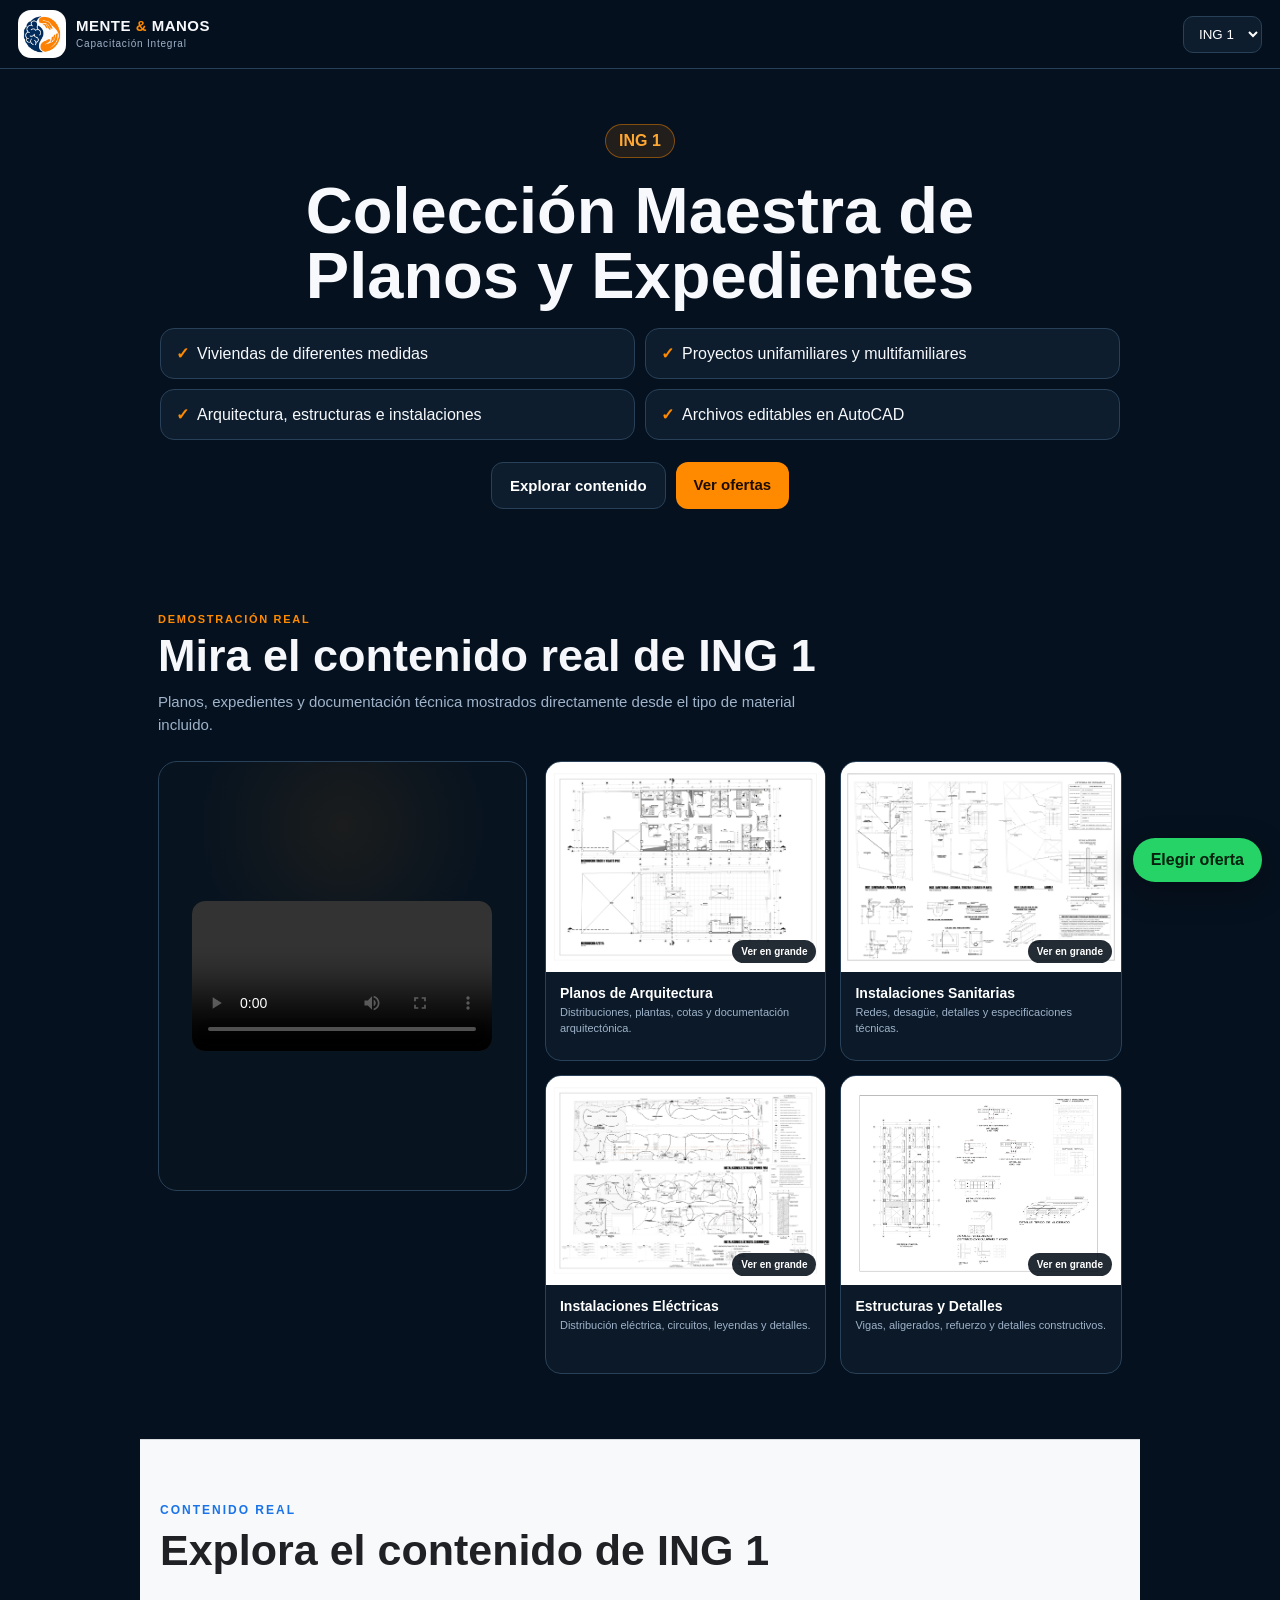
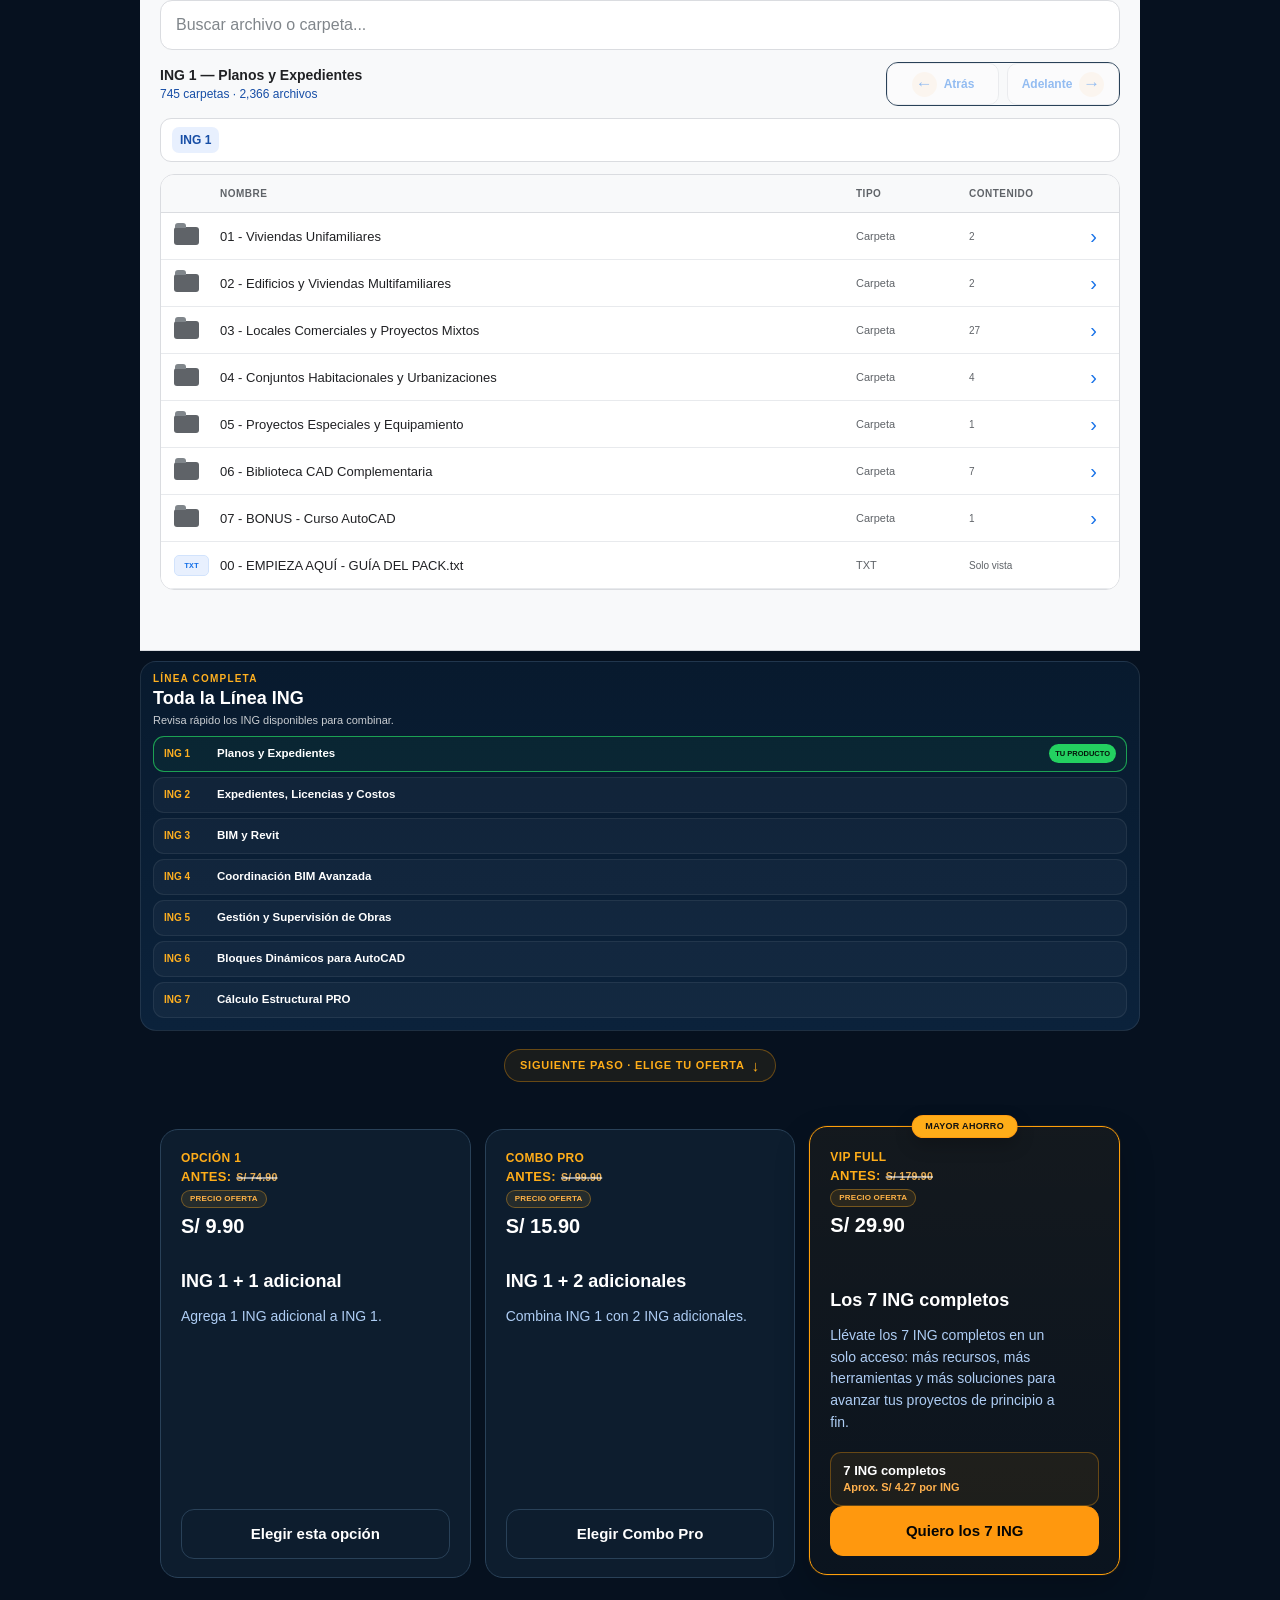
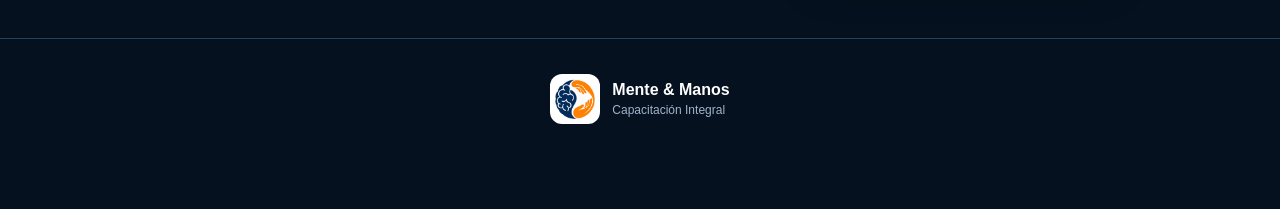
==== commit 6f7ca401: "Estabilizar rutas explorador WhatsApp y limpiar legacy v11.0" ====
--- a/index.html
+++ b/index.html
@@ -21,6 +21,8 @@
 <link rel="stylesheet" href="assets/css/vip-compacto-v90.css?v=90">
 <link rel="stylesheet" href="assets/css/cards-ofertas-v95.css?v=95">
 <link rel="stylesheet" href="assets/css/cards-desktop-v97.css?v=97">
+<link rel="stylesheet" href="assets/css/rutas-producto-v101.css?v=101">
+<link rel="stylesheet" href="assets/css/estabilidad-v110.css?v=110">
 </head>
 
 <body>
@@ -52,19 +54,7 @@
     <h1 id="nombreProducto">
         Colección Maestra de Planos y Expedientes
     </h1>
-
-    
-
-    <div id="mediaProducto" class="mediaProducto">
-    <div class="mediaCarga">
-        
-    </div>
-</div>
-        
-        
-    </div>
-
-    <div id="beneficios" class="beneficios"></div>
+<div id="beneficios" class="beneficios"></div>
 
     <div class="botonesHero">
         <a href="#contenido" class="btn btnSecundario">
@@ -109,27 +99,6 @@
 
 </section>
 <!-- MEDIA V5.4 END -->
-
-
-
-<section class="seccion">
-    <div class="tituloSeccion">
-        <span>VISTA PREVIA</span>
-        <h2>Mira parte de lo que recibirás</h2>
-        <p>
-            Luego reemplazaremos estos espacios por imágenes reales del producto.
-        </p>
-    </div>
-
-    <div id="galeriaProducto" class="galeriaProducto"></div>
-
-<p id="notaGaleria" class="notaGaleria">
-    Imágenes reales del contenido del producto.
-</p>
-
-</section>
-
-
 <section id="contenido" class="seccion seccionOscura">
     <div class="tituloSeccion">
         <span>CONTENIDO REAL</span>
@@ -299,227 +268,7 @@
             Continuar por WhatsApp
         </button>
     </div>
-
-
-    <!-- SOLO SE MUESTRA CUANDO EL CLIENTE ELIGE VIP FULL -->
-    <section id="detalleVip" class="detalleVip oculto">
-
-        <div class="vipCabecera">
-            <span class="vipMini">VIP FULL · ING 1 AL ING 7</span>
-
-            <h2>Todo lo que te llevas en una sola colección</h2>
-
-            <p>
-                En lugar de elegir solo una especialidad, obtienes material
-                que cubre el flujo completo: planos y expedientes,
-                documentación, BIM, coordinación, gestión de obra,
-                AutoCAD y cálculo estructural.
-            </p>
-
-            <div class="vipPrecio">
-                <span>7 ING completos</span>
-                <strong>S/ 29.90</strong>
-            </div>
-        </div>
-
-
-        <div class="temarioVip">
-
-            <details open>
-                <summary>
-                    <span class="numeroIng">ING 1</span>
-                    Planos y Expedientes
-                </summary>
-
-                <div class="detalleContenido">
-                    <ul>
-                        <li>Viviendas unifamiliares de diferentes medidas.</li>
-                        <li>Proyectos y expedientes multifamiliares.</li>
-                        <li>Locales comerciales y proyectos especiales.</li>
-                        <li>Planos DWG de arquitectura, cimentación y estructuras.</li>
-                        <li>Instalaciones eléctricas y sanitarias.</li>
-                        <li>Cortes, elevaciones, ubicación y distribución.</li>
-                        <li>Biblioteca CAD complementaria y casos de referencia.</li>
-                    </ul>
-                </div>
-            </details>
-
-
-            <details>
-                <summary>
-                    <span class="numeroIng">ING 2</span>
-                    Expedientes, Licencias, Normativa y Costos
-                </summary>
-
-                <div class="detalleContenido">
-                    <ul>
-                        <li>Expedientes técnicos modelo.</li>
-                        <li>Memorias de arquitectura, estructuras e instalaciones.</li>
-                        <li>Documentos de licencia y formularios de referencia.</li>
-                        <li>Biblioteca normativa RNE y diseño estructural.</li>
-                        <li>Casos de trámites municipales y documentación técnica.</li>
-                        <li>Presupuestos, costos, metrados y hojas de cálculo.</li>
-                        <li>Material de catastro, urbanismo y seguridad como referencia.</li>
-                    </ul>
-                </div>
-            </details>
-
-
-            <details>
-                <summary>
-                    <span class="numeroIng">ING 3</span>
-                    BIM y Revit Nivel VIP
-                </summary>
-
-                <div class="detalleContenido">
-                    <ul>
-                        <li>Plantillas profesionales Revit para arquitectura y estructuras.</li>
-                        <li>Plantillas y recursos para instalaciones MEP.</li>
-                        <li>Biblioteca de familias paramétricas RFA.</li>
-                        <li>Plantillas y proyectos Revit 2024, 2025 y 2026.</li>
-                        <li>Masterclasses de arquitectura y estructuras.</li>
-                        <li>Topografía, metrados y presupuestos con BIM.</li>
-                        <li>Curso y recursos de Revit Arquitectura.</li>
-                    </ul>
-                </div>
-            </details>
-
-
-            <details>
-                <summary>
-                    <span class="numeroIng">ING 4</span>
-                    Coordinación BIM Avanzada
-                </summary>
-
-                <div class="detalleContenido">
-                    <ul>
-                        <li>Gestión y coordinación BIM.</li>
-                        <li>Navisworks y detección de interferencias.</li>
-                        <li>Talleres y modelos para coordinación.</li>
-                        <li>Automatización avanzada con Dynamo.</li>
-                        <li>Análisis de datos BIM y Power BI.</li>
-                        <li>Control de obra BIM y Lean Construction.</li>
-                        <li>Recursos de Revit, MEP e InfraWorks asociados a los talleres.</li>
-                    </ul>
-                </div>
-            </details>
-
-
-            <details>
-                <summary>
-                    <span class="numeroIng">ING 5</span>
-                    Gestión y Supervisión de Obras
-                </summary>
-
-                <div class="detalleContenido">
-                    <ul>
-                        <li>Residencia y supervisión profesional de obras.</li>
-                        <li>Clases, plantillas y material digital de apoyo.</li>
-                        <li>Planeamiento y control de obra.</li>
-                        <li>Metodologías Lean Construction.</li>
-                        <li>Biblioteca especializada de ingeniería civil.</li>
-                        <li>Módulo formativo de Contrataciones con el Estado.</li>
-                    </ul>
-                </div>
-            </details>
-
-
-            <details>
-                <summary>
-                    <span class="numeroIng">ING 6</span>
-                    AutoCAD + Bloques y Recursos CAD
-                </summary>
-
-                <div class="detalleContenido">
-                    <ul>
-                        <li>Megapack de arquitectura y proyectos CAD.</li>
-                        <li>Expedientes de viviendas y edificios.</li>
-                        <li>Proyectos comerciales y de urbanismo.</li>
-                        <li>Biblioteca de bloques y recursos de dibujo.</li>
-                        <li>Archivos DWG para consulta y edición.</li>
-                        <li>Casos y recursos relacionados con saneamiento legal.</li>
-                    </ul>
-                </div>
-            </details>
-
-
-            <details>
-                <summary>
-                    <span class="numeroIng">ING 7</span>
-                    Cálculo Estructural PRO
-                </summary>
-
-                <div class="detalleContenido">
-                    <ul>
-                        <li>Masterclass de análisis estructural con SAP2000.</li>
-                        <li>Espectros sísmicos, guías y casos de modelado.</li>
-                        <li>Videotutoriales de vigas, losas, pórticos, zapatas y estructuras.</li>
-                        <li>Modelado estructural y especialización con Tekla.</li>
-                        <li>Gestión y costos de proyectos metálicos.</li>
-                        <li>Taller de diseño de acero.</li>
-                        <li>Plantillas automatizadas para cálculo ingenieril.</li>
-                        <li>Material práctico para hojas de cálculo estructural.</li>
-                    </ul>
-                </div>
-            </details>
-
-        </div>
-
-
-        <div class="vipCierre">
-            <strong>
-                Una sola compra, siete áreas de trabajo.
-            </strong>
-
-            <p>
-                Ideal si quieres conservar una biblioteca amplia y
-                elegir qué recurso utilizar según el proyecto que tengas.
-            </p>
-
-            <button
-                id="vipContinuar"
-                class="btn btnWhatsapp"
-            >
-                Continuar con VIP Full · S/ 29.90
-            </button>
-        </div>
-
-    </section>
-
 </section>
-
-
-<section class="seccion preguntas">
-    <div class="tituloSeccion">
-        <span>INFORMACIÓN</span>
-        <h2>Antes de comprar</h2>
-    </div>
-
-    <details>
-        <summary>¿Cómo recibo el contenido?</summary>
-        <p>
-            Después de validar el pago coordinamos contigo
-            el acceso por WhatsApp.
-        </p>
-    </details>
-
-    <details>
-        <summary>¿Puedo descargar archivos desde esta página?</summary>
-        <p>
-            No. Esta página funciona únicamente como demostración.
-            El contenido se entrega después de la compra.
-        </p>
-    </details>
-
-    <details>
-        <summary>¿Puedo elegir otro ING?</summary>
-        <p>
-            Sí. Dependiendo de la oferta seleccionada podrás
-            elegir uno o dos ING adicionales.
-        </p>
-    </details>
-</section>
-
 </main>
 
 
@@ -540,37 +289,12 @@
 <script src="assets/data/arboles-data.js"></script>
 <script src="assets/js/arboles.js"></script>
 <script src="assets/js/app.js"></script>
-
-<div id="lightboxMedia" class="lightboxMedia oculto">
-    <button
-        type="button"
-        id="cerrarLightbox"
-        class="cerrarLightbox"
-        aria-label="Cerrar imagen"
-    >
-        ×
-    </button>
-
-    <img
-        id="imagenLightbox"
-        src=""
-        alt=""
-    >
-
-    <div
-        id="captionLightbox"
-        class="captionLightbox"
-    ></div>
-</div>
-
 <script src="assets/js/media-v54.js"></script>
-<script src="assets/js/limpieza-legacy-v56.js"></script>
 <script src="assets/js/configurador-fix-v57.js"></script>
 <script src="assets/js/resumen-pedido-v59.js"></script>
 <script src="assets/js/whatsapp-v60.js"></script>
 <script src="assets/js/producto-dinamico-v64.js"></script>
 <script src="assets/js/prioridad-vip-v65.js"></script>
-<script src="assets/js/quitar-antes-comprar-v66.js"></script>
 <script src="assets/js/modo-campana-v67.js"></script>
 <script src="assets/js/mobile-conversion-v68.js"></script>
 <script src="assets/js/mobile-conversion-v69.js"></script>
@@ -583,6 +307,7 @@
 <script src="assets/js/flujo-estable-v85.js?v=85"></script>
 <script src="assets/js/puente-ofertas-v89.js?v=89"></script>
 <script src="assets/js/cards-ofertas-v95.js?v=95"></script>
+<script src="assets/js/rutas-producto-v101.js?v=101"></script>
 </body>
 </html>
 
@@ -639,3 +364,7 @@
 
 
 
+
+
+
+
--- a/assets/css/rutas-producto-v101.css
+++ b/assets/css/rutas-producto-v101.css
@@ -0,0 +1,20 @@
+﻿/* =========================================================
+   MENTE & MANOS - RUTAS DIRECTAS V10.1
+   ========================================================= */
+
+body.rutaProductoDirecta #selectorProducto {
+    display: none !important;
+}
+
+body.rutaProductoDirecta .header {
+    justify-content: flex-start !important;
+}
+
+/*
+   En rutas /ing1/, /ing3/, /ing7/ no mostramos controles
+   que sugieran que el cliente puede cambiar el producto.
+*/
+body.rutaProductoDirecta [data-selector-producto],
+body.rutaProductoDirecta .selectorProductoExtra {
+    display: none !important;
+}
--- a/assets/css/estabilidad-v110.css
+++ b/assets/css/estabilidad-v110.css
@@ -0,0 +1,47 @@
+﻿/* =========================================================
+   MENTE & MANOS - ESTABILIDAD V11.0
+   Ajustes mínimos, especialmente de legibilidad móvil.
+   ========================================================= */
+
+@media (max-width: 720px) {
+
+    /*
+       Evitar microtipografía extrema sin cambiar la
+       composición compacta de las tres cards.
+    */
+    #ofertas .cabeceraOfertaV95 .antesOfertaV95 {
+        font-size: 8px !important;
+    }
+
+    #ofertas .cabeceraOfertaV95 .badgeOfertaV95 {
+        font-size: 7px !important;
+        padding: 3px 5px !important;
+    }
+
+    #ofertas .oferta[data-oferta="3"] > .vipBadgeV65 {
+        font-size: 7px !important;
+    }
+
+    body.vipActivoV85 #listaAdicionales .adicional strong {
+        font-size: 9.2px !important;
+    }
+
+    body.vipActivoV85 #listaAdicionales .estadoSeleccion {
+        font-size: 7px !important;
+    }
+}
+
+@media (max-width: 390px) {
+
+    #ofertas .cabeceraOfertaV95 .antesOfertaV95 {
+        font-size: 7.5px !important;
+    }
+
+    #ofertas .cabeceraOfertaV95 .badgeOfertaV95 {
+        font-size: 6.7px !important;
+    }
+
+    body.vipActivoV85 #listaAdicionales .estadoSeleccion {
+        font-size: 6.8px !important;
+    }
+}
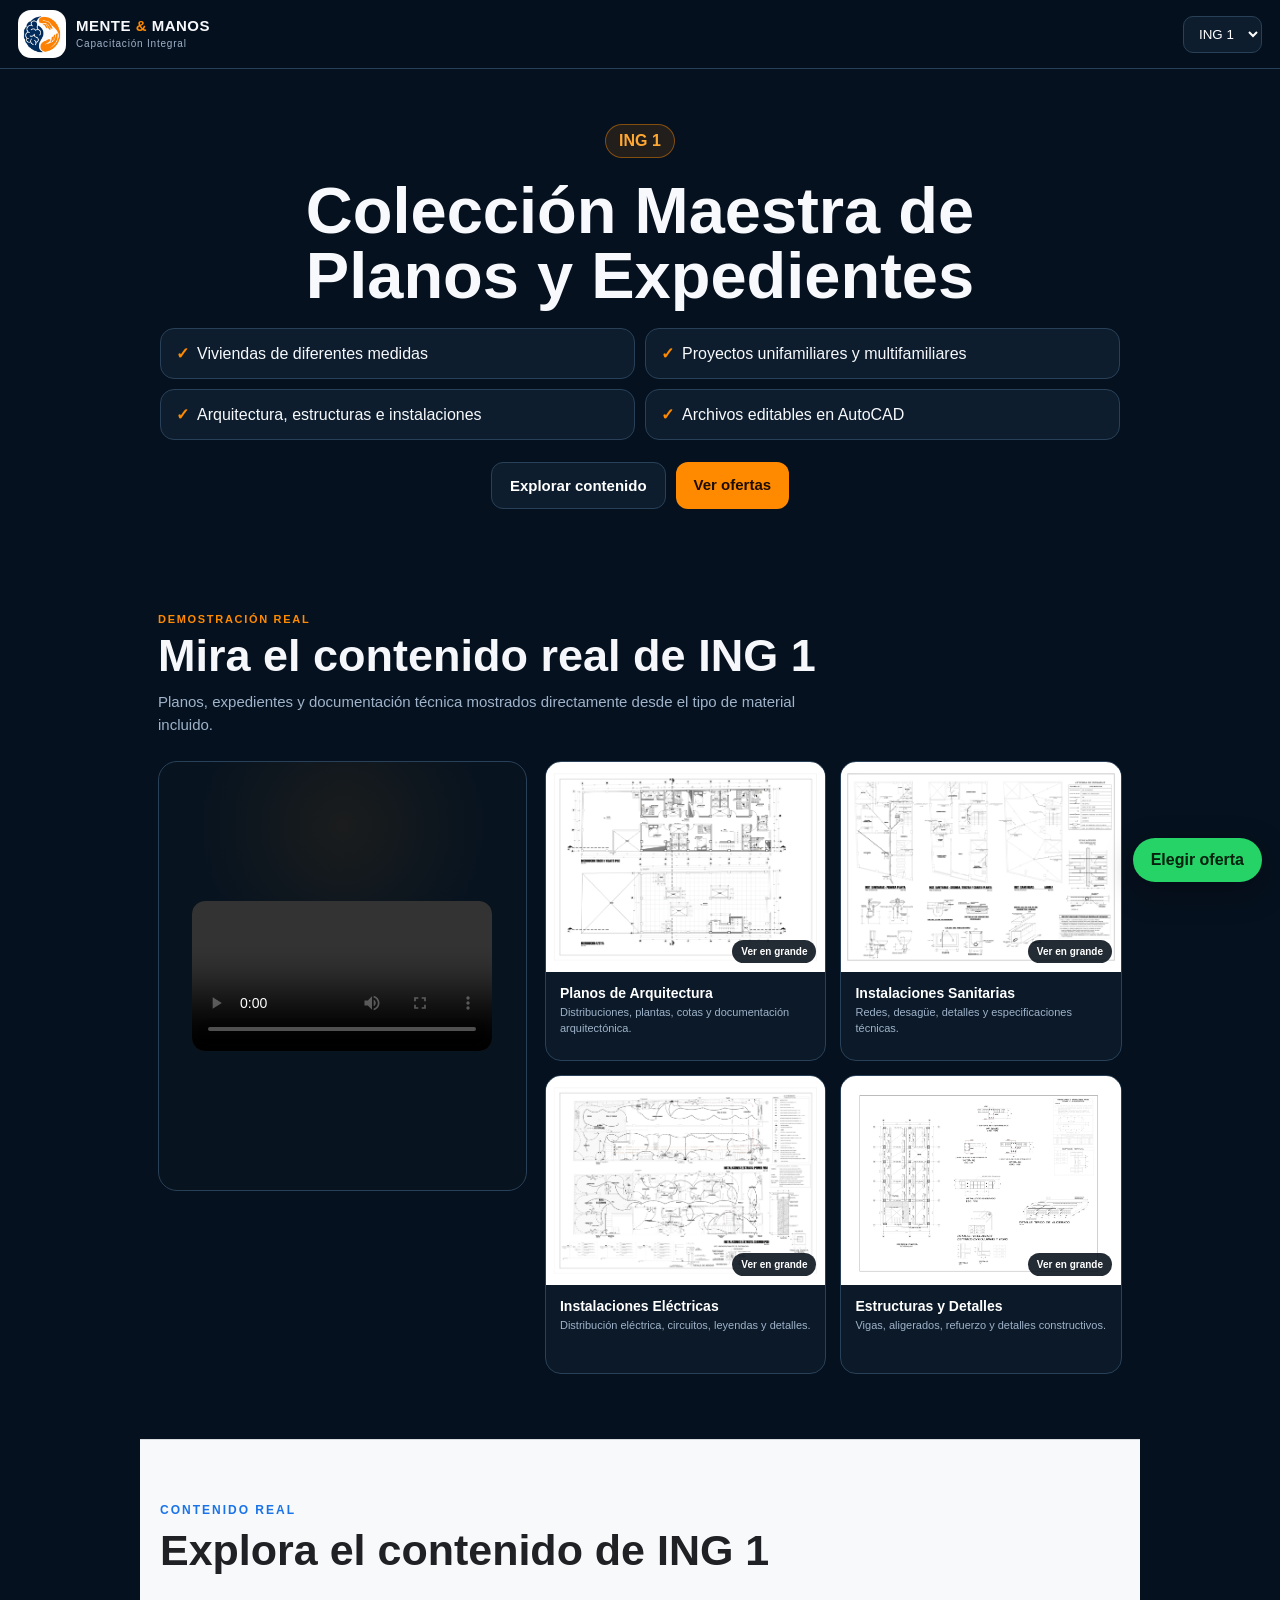
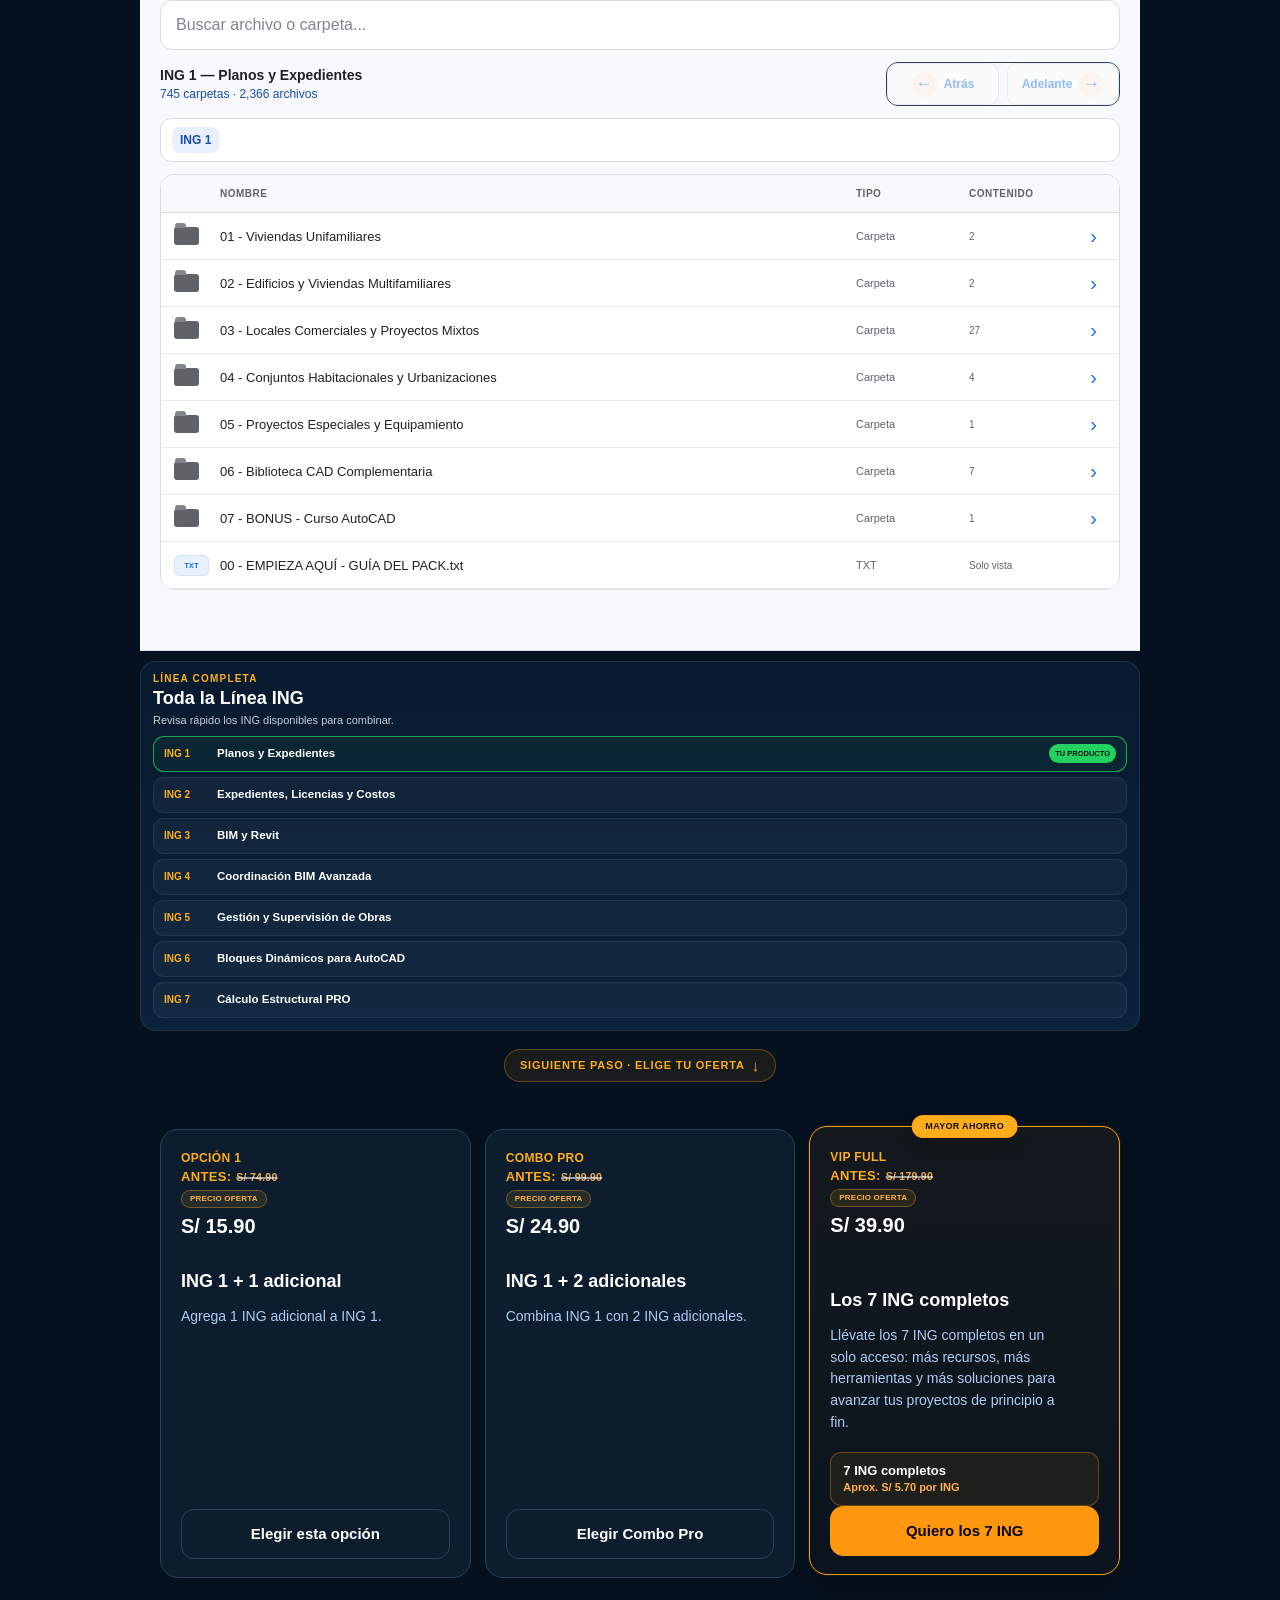
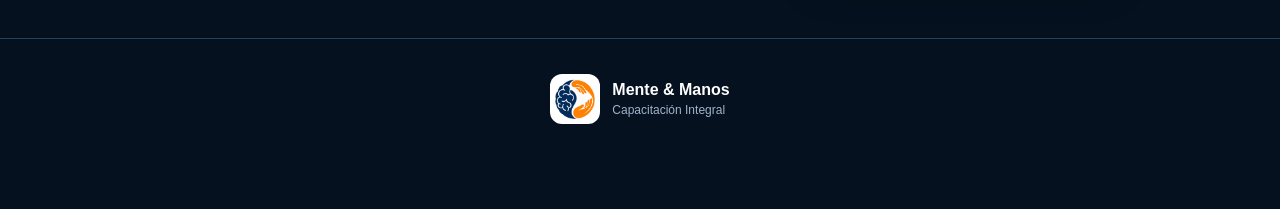
==== commit 0d51562e: "feat: actualizar precios ING1 y unificar flujos de venta" ====
--- a/index.html
+++ b/index.html
@@ -177,7 +177,7 @@
         <article class="oferta" data-oferta="1">
             <div class="cabeceraOferta">
                 <span>OPCIÓN 1</span>
-                <strong id="precioOpcion1">S/ 9.90</strong>
+                <strong id="precioOpcion1">S/ 15.90</strong>
             </div>
 
             <h3 id="tituloOferta1">ING 1 + 1 adicional</h3>
@@ -200,7 +200,7 @@
 
             <div class="cabeceraOferta">
                 <span>COMBO PRO</span>
-                <strong>S/ 15.90</strong>
+                <strong>S/ 24.90</strong>
             </div>
 
             <h3 id="tituloOferta2">ING 1 + 2 adicionales</h3>
@@ -221,7 +221,7 @@
         <article class="oferta" data-oferta="3">
             <div class="cabeceraOferta">
                 <span>VIP FULL</span>
-                <strong>S/ 29.90</strong>
+                <strong>S/ 39.90</strong>
             </div>
 
             <h3>Los 7 ING completos</h3>
@@ -288,6 +288,7 @@
 </footer>
 <script src="assets/data/arboles-data.js"></script>
 <script src="assets/js/arboles.js"></script>
+<script src="assets/js/precios-ing1.js"></script>
 <script src="assets/js/app.js"></script>
 <script src="assets/js/media-v54.js"></script>
 <script src="assets/js/configurador-fix-v57.js"></script>
